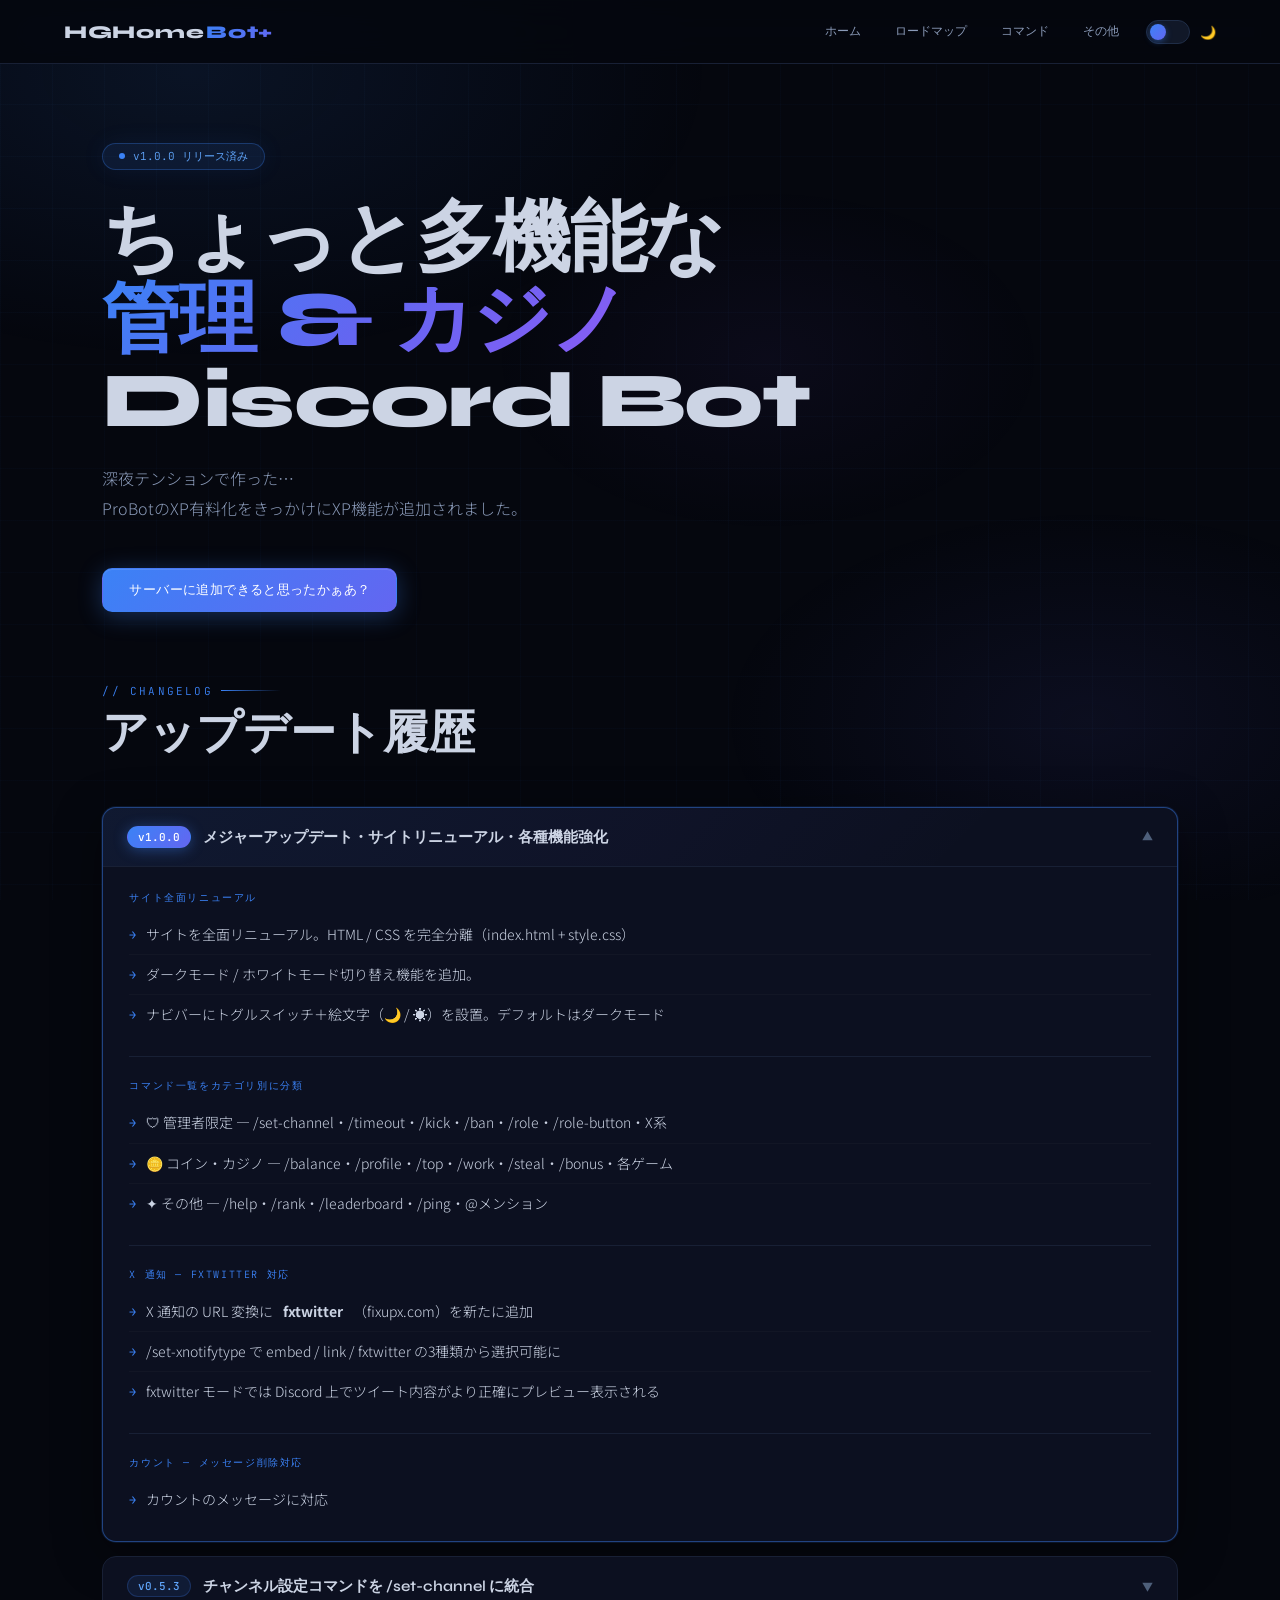
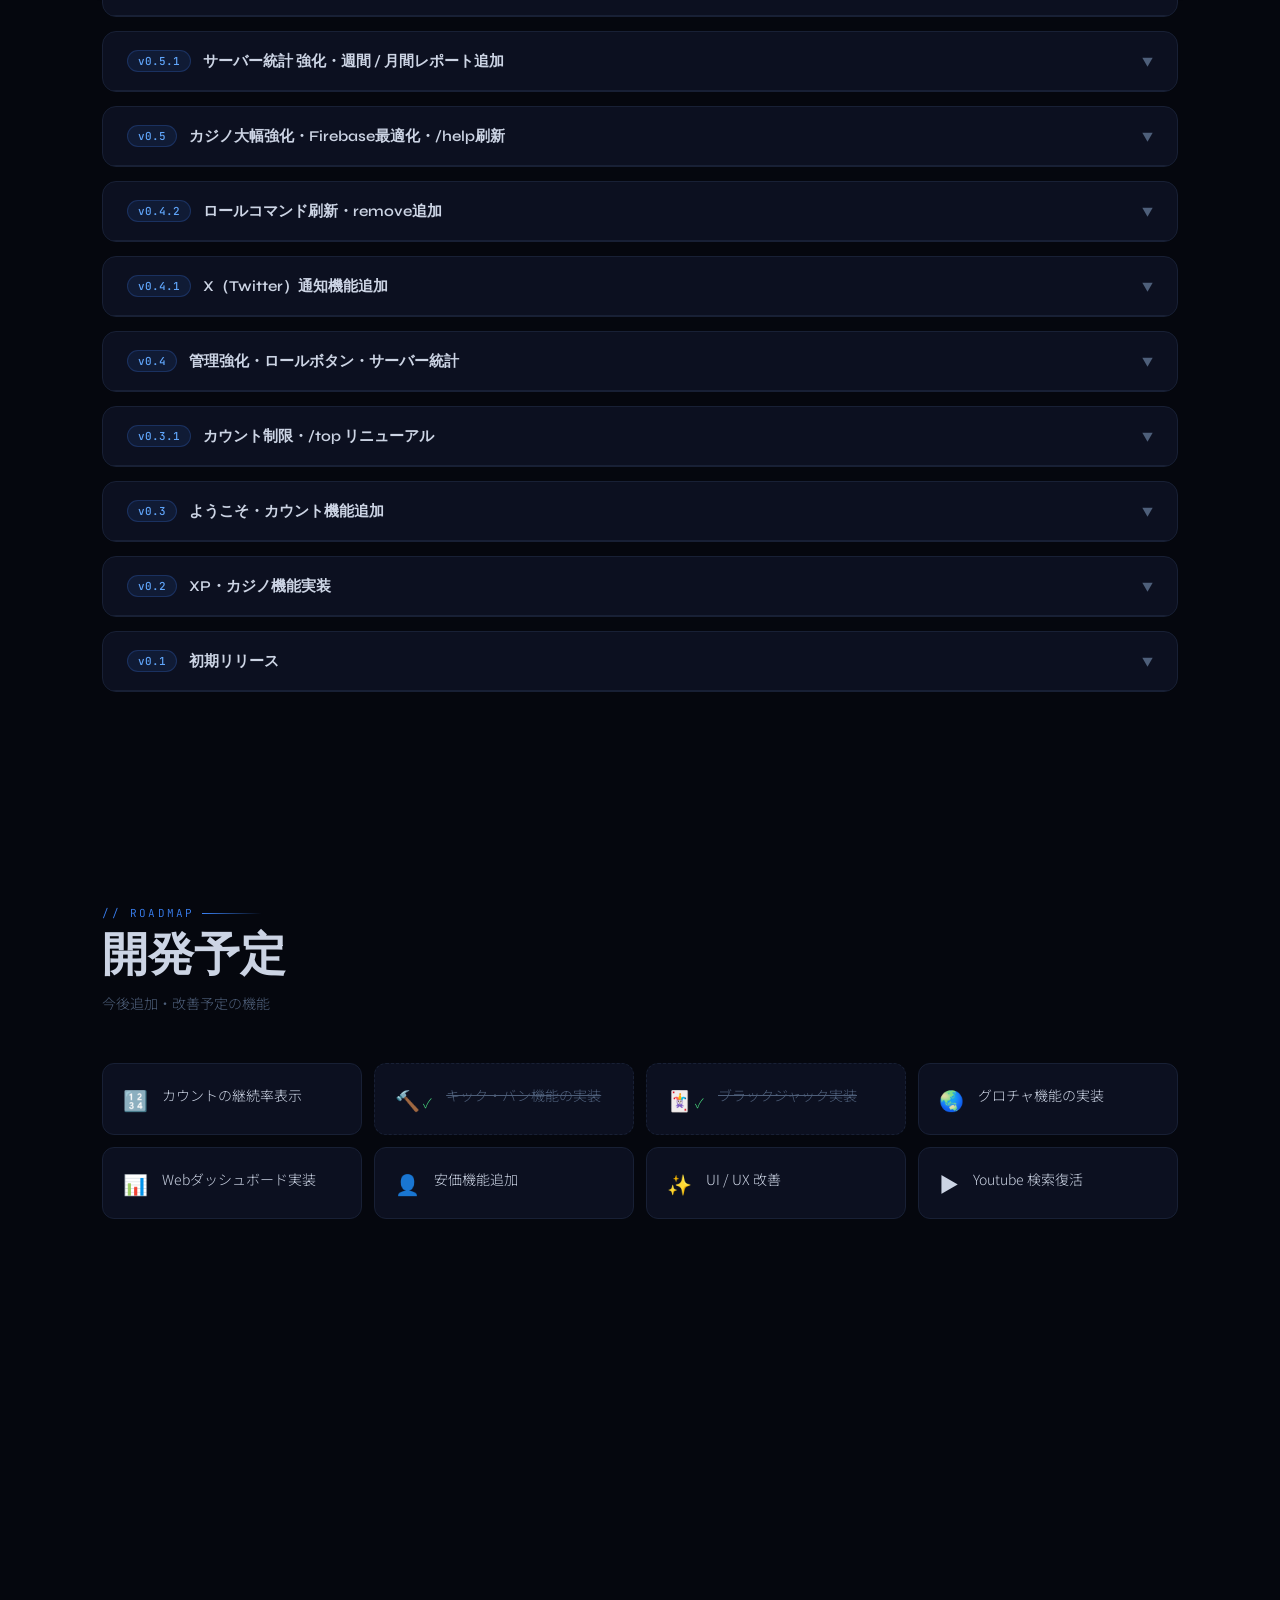
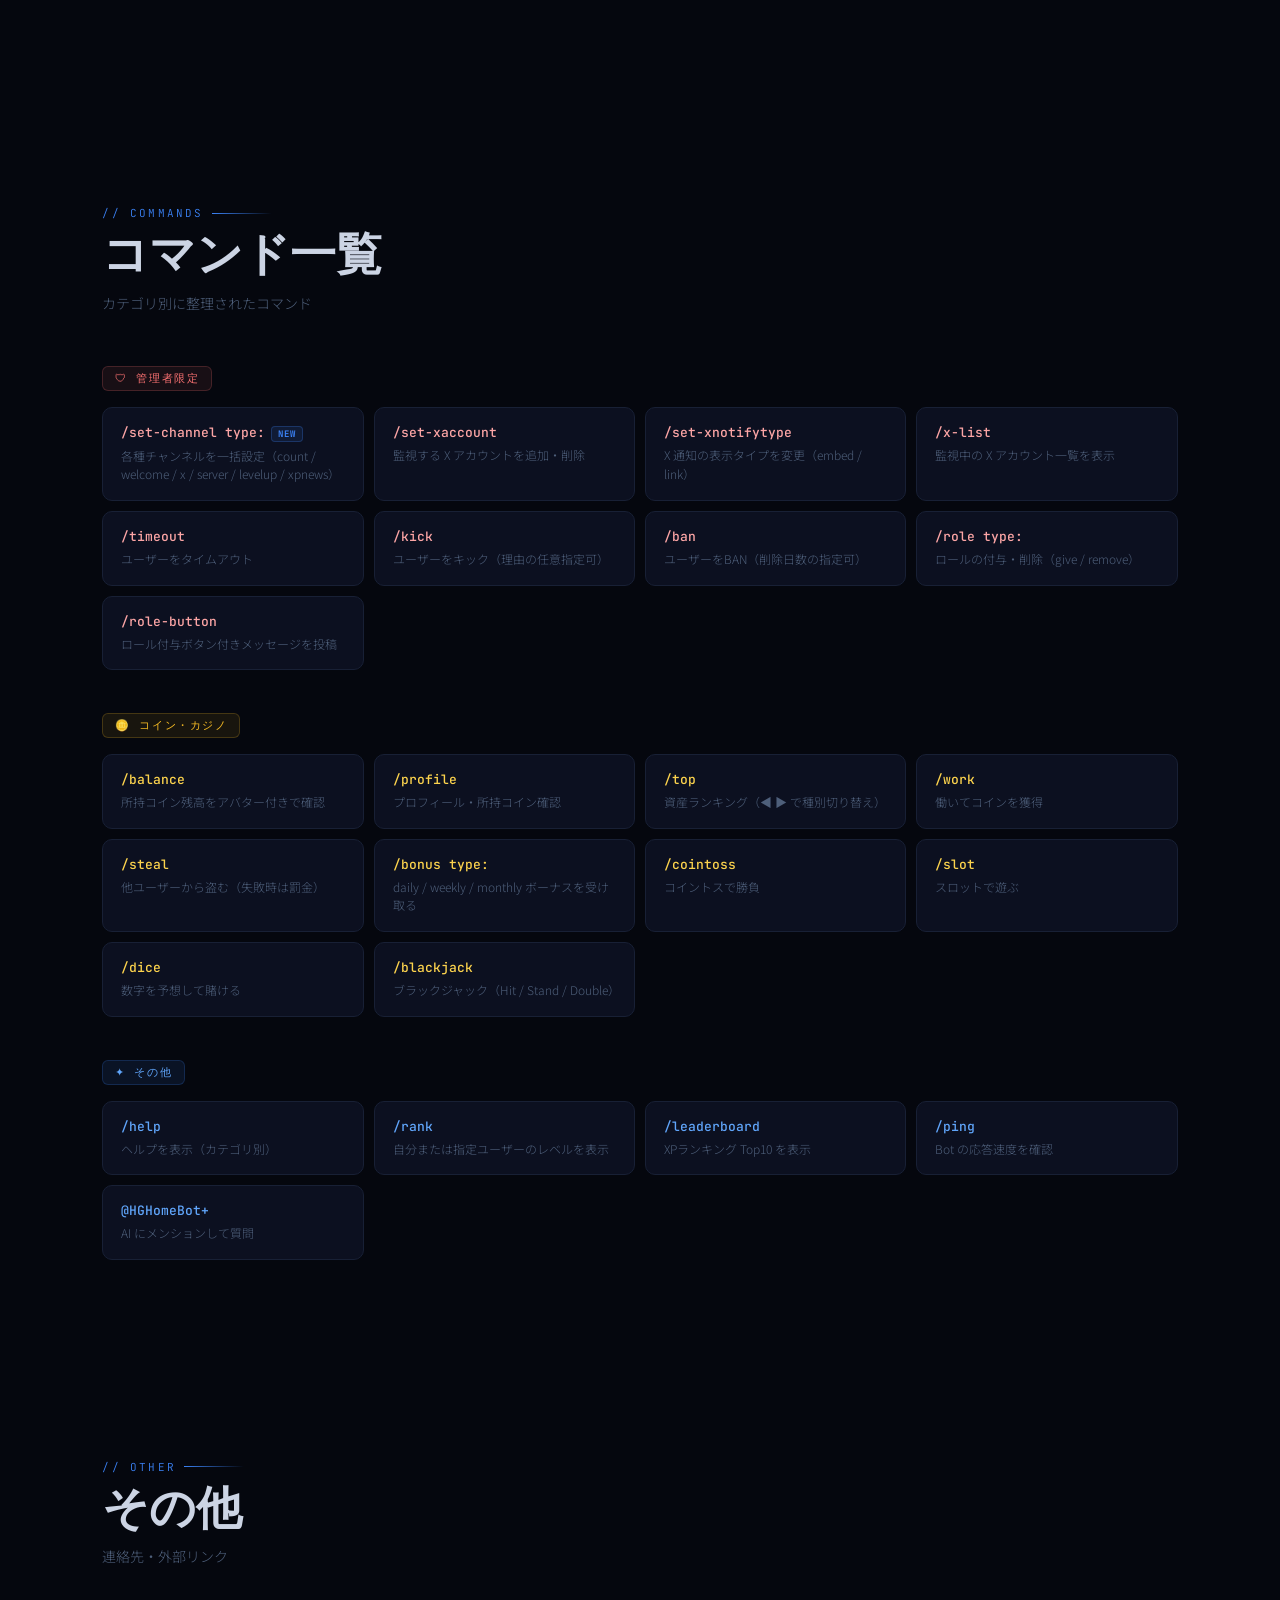
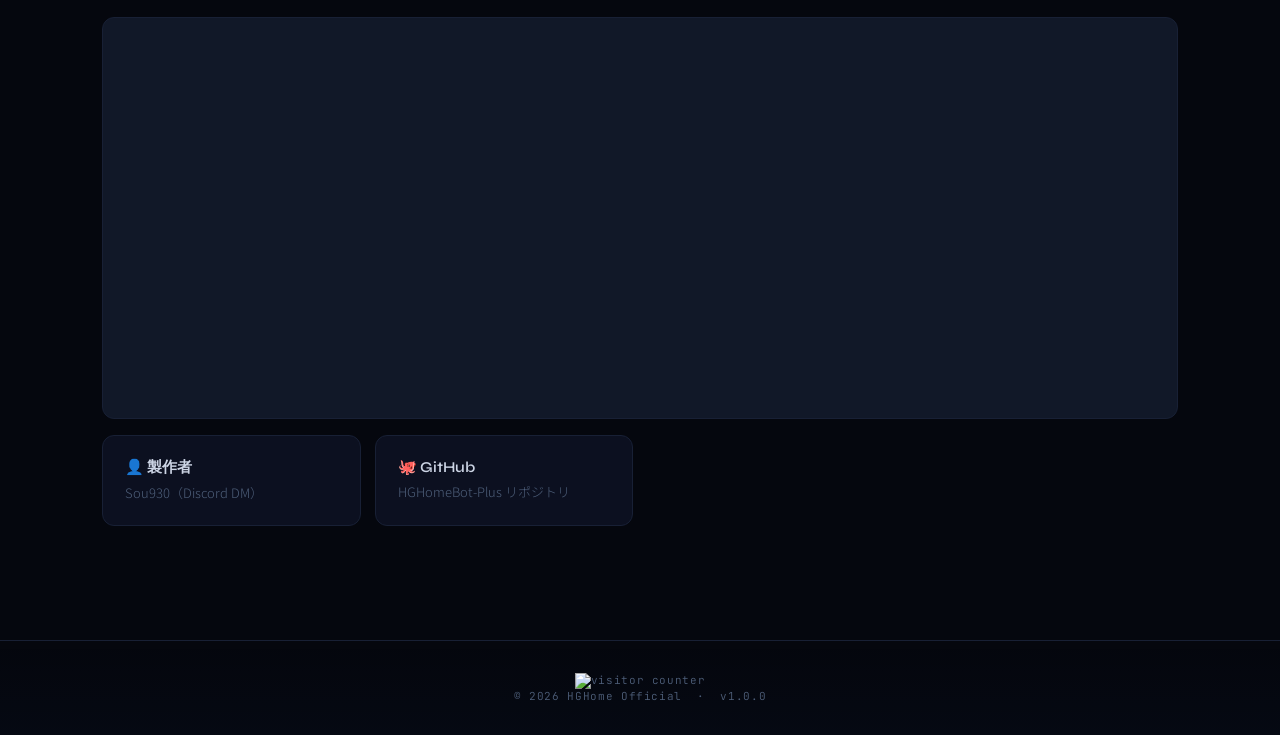
==== web/index.html @ 79cadf02 "Update index.html" ====
<!DOCTYPE html>
<html lang="ja" data-theme="dark">
<head>
<meta charset="UTF-8">
<meta name="viewport" content="width=device-width, initial-scale=1.0">
<title>HGHomeBot+</title>
<link rel="preconnect" href="https://fonts.googleapis.com">
<link href="https://fonts.googleapis.com/css2?family=Syne:wght@400;600;700;800&family=JetBrains+Mono:wght@400;500&family=Noto+Sans+JP:wght@300;400;500&display=swap" rel="stylesheet">
<link rel="stylesheet" href="style.css">
</head>

<body>

<div class="bg-mesh"></div>

<!-- ── Navigation ── -->
<nav>
  <a href="#home" class="nav-logo">HGHome<span class="accent-text">Bot+</span></a>
  <div class="nav-right">
    <div class="nav-links">
      <a href="#home">ホーム</a>
      <a href="#roadmap">ロードマップ</a>
      <a href="#commands">コマンド</a>
      <a href="#other">その他</a>
    </div>
    <button class="theme-toggle" id="themeToggle" aria-label="テーマ切り替え"></button>
    <span class="theme-icon" id="themeIcon">🌙</span>
    <div class="hamburger" id="hamburger">
      <span></span><span></span><span></span>
    </div>
  </div>
</nav>

<div class="mobile-menu" id="mobileMenu">
  <a href="#home"     onclick="closeMobile()">ホーム</a>
  <a href="#roadmap"  onclick="closeMobile()">ロードマップ</a>
  <a href="#commands" onclick="closeMobile()">コマンド</a>
  <a href="#other"    onclick="closeMobile()">その他</a>
</div>

<!-- ═══════ HOME ═══════ -->
<section id="home">
  <div class="fade-in">
    <div class="hero-badge">
      <span class="hero-badge-dot"></span>
      v1.0.0 リリース済み
    </div>
    <h1 class="hero-title">
      ちょっと多機能な<br>
      <span class="grad">管理 &amp; カジノ</span><br>
      Discord Bot
    </h1>
    <p class="hero-sub">
      深夜テンションで作った…<br>
      ProBotのXP有料化をきっかけにXP機能が追加されました。
    </p>
    <a href="#" class="btn">サーバーに追加できると思ったかぁあ？</a>
  </div>

  <!-- Changelog -->
  <div style="margin-top:72px;">
    <div class="section-header fade-in">
      <div class="section-label">// changelog</div>
      <h2>アップデート履歴</h2>
    </div>

    <!-- v1.0.0 LATEST -->
    <div class="update-card latest open fade-in">
      <div class="update-header" onclick="toggleUpdate(this)">
        <span class="version-tag new">v1.0.0</span>
        <h3>メジャーアップデート・サイトリニューアル・各種機能強化</h3>
        <span class="chevron">▼</span>
      </div>
      <div class="update-body">
        <p class="update-img-label">サイト全面リニューアル</p>
        <ul class="update-list">
          <li>サイトを全面リニューアル。HTML / CSS を完全分離（index.html + style.css）</li>
          <li>ダークモード / ホワイトモード切り替え機能を追加。</li>
          <li>ナビバーにトグルスイッチ＋絵文字（🌙 / ☀️）を設置。デフォルトはダークモード</li>
        </ul>
        <div class="update-divider"></div>
        <p class="update-img-label">コマンド一覧をカテゴリ別に分類</p>
        <ul class="update-list">
          <li>🛡 管理者限定 — /set-channel・/timeout・/kick・/ban・/role・/role-button・X系</li>
          <li>🪙 コイン・カジノ — /balance・/profile・/top・/work・/steal・/bonus・各ゲーム</li>
          <li>✦ その他 — /help・/rank・/leaderboard・/ping・@メンション</li>
        </ul>
        <div class="update-divider"></div>
        <p class="update-img-label">X 通知 — fxtwitter 対応</p>
        <ul class="update-list">
          <li>X 通知の URL 変換に <strong>fxtwitter</strong>（fixupx.com）を新たに追加</li>
          <li>/set-xnotifytype で embed / link / fxtwitter の3種類から選択可能に</li>
          <li>fxtwitter モードでは Discord 上でツイート内容がより正確にプレビュー表示される</li>
        </ul>
        <div class="update-divider"></div>
        <p class="update-img-label">カウント — メッセージ削除対応</p>
        <ul class="update-list">
          <li>カウントのメッセージに対応</li>
        </ul>
      </div>
    </div>

    <!-- v0.5.3 -->
    <div class="update-card fade-in">
      <div class="update-header" onclick="toggleUpdate(this)">
        <span class="version-tag">v0.5.3</span>
        <h3>チャンネル設定コマンドを /set-channel に統合</h3>
        <span class="chevron">▼</span>
      </div>
      <div class="update-body">
        <p class="update-img-label">コマンド整理・統合</p>
        <ul class="update-list">
          <li>チャンネル設定系コマンドを <code>/set-channel type:</code> に一本化</li>
          <li><code>/set_count</code>・<code>/set_welcome</code>・<code>/set-x</code>・<code>/set-server</code>・<code>/set_xp_channel</code>・<code>/set-xpnews</code> を廃止</li>
          <li>type は <strong>count / welcome / x / server / levelup / xpnews</strong> の 6 種類から選択</li>
          <li>各 Cog（count・welcome・x_notifier・server・xp）から設定ロジックを分離・setchannel.py に集約</li>
          <li>コマンド数を削減しつつ機能はそのまま維持</li>
        </ul>
        <div class="update-divider"></div>
        <p class="update-img-label">使い方</p>
        <ul class="update-list">
          <li>/set-channel type:count   channel:#ch → カウントチャンネル設定 &amp; カウントリセット</li>
          <li>/set-channel type:welcome channel:#ch → 入退室通知チャンネル設定</li>
          <li>/set-channel type:x       channel:#ch → X 通知チャンネル設定</li>
          <li>/set-channel type:server  channel:#ch → 統計レポートチャンネル設定</li>
          <li>/set-channel type:levelup channel:#ch → レベルアップ通知チャンネル設定</li>
          <li>/set-channel type:xpnews  channel:#ch → XP ニュースチャンネル設定</li>
        </ul>
      </div>
    </div>

    <!-- v0.5.1 -->
    <div class="update-card fade-in">
      <div class="update-header" onclick="toggleUpdate(this)">
        <span class="version-tag">v0.5.1</span>
        <h3>サーバー統計 強化・週間 / 月間レポート追加</h3>
        <span class="chevron">▼</span>
      </div>
      <div class="update-body">
        <p class="update-img-label">サーバー統計アップデート</p>
        <ul class="update-list">
          <li>週間・月間サーバーレポートを自動送信</li>
          <li>今週 / 今月で一番使われた絵文字ランキングを追加</li>
          <li>1日あたりの平均メッセージ数を算出・表示</li>
          <li>今週・今月で最もアクティブだった日を表示</li>
          <li>リアクション統計を Top3 / Top5 形式で表示</li>
          <li>既存のデイリーレポートとの互換性を維持</li>
        </ul>
        <div class="update-divider"></div>
        <p class="update-img-label">内部改善</p>
        <ul class="update-list">
          <li>日次データを基にした集計ロジックを共通化</li>
          <li>週間・月間処理を同一コードで管理</li>
          <li>Firebase 読み取り回数を最小化</li>
        </ul>
      </div>
    </div>

    <!-- v0.5 -->
    <div class="update-card fade-in">
      <div class="update-header" onclick="toggleUpdate(this)">
        <span class="version-tag">v0.5</span>
        <h3>カジノ大幅強化・Firebase最適化・/help刷新</h3>
        <span class="chevron">▼</span>
      </div>
      <div class="update-body">
        <p class="update-img-label">カジノ コマンドデザイン リニューアル</p>
        <div class="update-images update-images--compare" style="margin-bottom:16px;">
          <div class="compare-wrap">
            <span class="compare-label">Before</span>
            <img src="image/casino-old.jpeg" alt="旧カジノデザイン" onclick="openLightbox(this.src)">
          </div>
          <div class="compare-wrap">
            <span class="compare-label">After</span>
            <img src="image/casino-new.jpeg" alt="新カジノデザイン" onclick="openLightbox(this.src)">
          </div>
        </div>
        <ul class="update-list" style="margin-bottom:20px;">
          <li>全カジノコマンドの出力を discord.Embed に刷新</li>
          <li>勝利・敗北・引き分けで色が変化（緑 / 赤 / グレー）</li>
          <li>/balance コマンドを新たに追加（アバター付き残高表示）</li>
          <li>ダイスの出目表示を絵文字（⚀〜⚅）に変更</li>
          <li>最大ベット額（10,000,000コイン）の上限を設定</li>
        </ul>
        <div class="update-divider"></div>
        <p class="update-img-label">ブラックジャック 追加</p>
        <div class="update-images update-images--single" style="margin-bottom:16px;">
          <img src="image/blackjack.jpeg" alt="ブラックジャック" onclick="openLightbox(this.src)">
        </div>
        <ul class="update-list" style="margin-bottom:20px;">
          <li>/blackjack コマンドを新規追加</li>
          <li>Hit / Stand / Double の3択ボタン操作</li>
          <li>ナチュラルブラックジャックは1.5倍払い（ベット×2.5）</li>
          <li>ディーラーは17以上になるまで自動ドロー</li>
          <li>引き分け時はベット返却、60秒無操作でボタン自動無効化</li>
          <li>他ユーザーによるボタン操作を弾く処理を実装</li>
        </ul>
        <div class="update-divider"></div>
        <p class="update-img-label">Firebase 無料枠 対策</p>
        <ul class="update-list" style="margin-bottom:20px;">
          <li>Firestore Transaction に移行し競合状態を解消</li>
          <li>asyncio.to_thread でラップし非同期処理を正規化</li>
          <li>不要な二重アクセスを削減、読み取り数を最小化</li>
          <li>カジノコマンドのコイン操作を共通ヘルパーに集約</li>
        </ul>
        <div class="update-divider"></div>
        <p class="update-img-label">/help コマンド 刷新 / /ping 追加</p>
        <ul class="update-list">
          <li>カテゴリ別（管理 / カジノ / レベル / X通知 / その他）に整理</li>
          <li>各コマンドに簡易説明と使用例を追記</li>
          <li>/ping で応答速度を確認可能に</li>
        </ul>
      </div>
    </div>

    <!-- v0.4.2 -->
    <div class="update-card fade-in">
      <div class="update-header" onclick="toggleUpdate(this)">
        <span class="version-tag">v0.4.2</span>
        <h3>ロールコマンド刷新・remove追加</h3>
        <span class="chevron">▼</span>
      </div>
      <div class="update-body">
        <ul class="update-list">
          <li>/giverole を /role type: に統合・刷新</li>
          <li>type は give（付与）/ remove（削除）から選択</li>
          <li>ロールの付与・削除をひとつのコマンドで管理できるように</li>
        </ul>
      </div>
    </div>

    <!-- v0.4.1 -->
    <div class="update-card fade-in">
      <div class="update-header" onclick="toggleUpdate(this)">
        <span class="version-tag">v0.4.1</span>
        <h3>X（Twitter）通知機能追加</h3>
        <span class="chevron">▼</span>
      </div>
      <div class="update-body">
        <ul class="update-list">
          <li>Nitter RSS を利用した新着ポスト通知を実装（APIキー不要）</li>
          <li>/set-xaccount username: で監視アカウントを追加・削除（トグル式）</li>
          <li>/x-list で監視中アカウントと設定を一覧表示</li>
          <li>5分ごとに自動チェック、複数インスタンスへのフォールバック対応</li>
          <li>RT・リプライ・新規ポストを色分けで識別（embed モード）</li>
        </ul>
      </div>
    </div>

    <!-- v0.4 -->
    <div class="update-card fade-in">
      <div class="update-header" onclick="toggleUpdate(this)">
        <span class="version-tag">v0.4</span>
        <h3>管理強化・ロールボタン・サーバー統計</h3>
        <span class="chevron">▼</span>
      </div>
      <div class="update-body">
        <p class="update-img-label">管理コマンド</p>
        <ul class="update-list" style="margin-bottom:20px;">
          <li>/kick・/ban を追加。理由・削除日数の任意指定に対応</li>
        </ul>
        <div class="update-divider"></div>
        <p class="update-img-label">ロール付与ボタン</p>
        <ul class="update-list" style="margin-bottom:20px;">
          <li>/role-button でボタン付きメッセージを投稿（トグル式・永続化対応）</li>
        </ul>
        <div class="update-divider"></div>
        <p class="update-img-label">サーバー統計 / ボーナス統合</p>
        <ul class="update-list">
          <li>毎日 JST 0時に前日の統計を自動送信</li>
          <li>/daily・/weekly・/monthly を /bonus type: に統合</li>
        </ul>
      </div>
    </div>

    <!-- v0.3.1 -->
    <div class="update-card fade-in">
      <div class="update-header" onclick="toggleUpdate(this)">
        <span class="version-tag">v0.3.1</span>
        <h3>カウント制限・/top リニューアル</h3>
        <span class="chevron">▼</span>
      </div>
      <div class="update-body">
        <p class="update-img-label">カウント連続投稿制限</p>
        <div class="update-images update-images--single">
          <img src="image/count.jpeg" alt="カウント制限" onclick="openLightbox(this.src)">
        </div>
        <ul class="update-list" style="margin-bottom:20px;">
          <li>4回連続で投稿するとカウントが1にリセット</li>
        </ul>
        <p class="update-img-label">/top コマンド リニューアル</p>
        <div class="update-images update-images--compare">
          <div class="compare-wrap">
            <span class="compare-label">Before</span>
            <img src="image/top-old.jpeg" alt="旧 /top" onclick="openLightbox(this.src)">
          </div>
          <div class="compare-wrap">
            <span class="compare-label">After</span>
            <img src="image/top-new.jpeg" alt="新 /top" onclick="openLightbox(this.src)">
          </div>
        </div>
        <ul class="update-list" style="margin-bottom:20px;">
          <li>◀ ▶ ボタンでランキング種別を切り替え可能に</li>
          <li>逆所持金ランキング（ワースト）を追加</li>
          <li>20秒無操作でボタンが自動無効化</li>
        </ul>
        <p class="update-img-label">コイン関連</p>
        <ul class="update-list">
          <li>/steal の罰金を「盗む予定だった金額の1/10」に変更</li>
          <li>/profile で借金時に赤表示・警告を追加</li>
        </ul>
      </div>
    </div>

    <!-- v0.3 -->
    <div class="update-card fade-in">
      <div class="update-header" onclick="toggleUpdate(this)">
        <span class="version-tag">v0.3</span>
        <h3>ようこそ・カウント機能追加</h3>
        <span class="chevron">▼</span>
      </div>
      <div class="update-body">
        <ul class="update-list">
          <li>ようこそ・さようならメッセージを追加</li>
          <li>カウント機能の追加</li>
          <li>銀行コマンドに all オプションを追加・手数料を削除</li>
        </ul>
      </div>
    </div>

    <!-- v0.2 -->
    <div class="update-card fade-in">
      <div class="update-header" onclick="toggleUpdate(this)">
        <span class="version-tag">v0.2</span>
        <h3>XP・カジノ機能実装</h3>
        <span class="chevron">▼</span>
      </div>
      <div class="update-body">
        <ul class="update-list">
          <li>XPレベリング機能を実装</li>
          <li>コイン・カジノ機能を追加</li>
          <li>Monthly ボーナスを追加</li>
        </ul>
      </div>
    </div>

    <!-- v0.1 -->
    <div class="update-card fade-in">
      <div class="update-header" onclick="toggleUpdate(this)">
        <span class="version-tag">v0.1</span>
        <h3>初期リリース</h3>
        <span class="chevron">▼</span>
      </div>
      <div class="update-body">
        <ul class="update-list">
          <li>Youtube 検索機能</li>
          <li>ロール付与・タイムアウト</li>
          <li>チケット・ヘルプ機能</li>
        </ul>
      </div>
    </div>

  </div>
</section>

<!-- ═══════ ROADMAP ═══════ -->
<section id="roadmap">
  <div class="section-header fade-in">
    <div class="section-label">// roadmap</div>
    <h2>開発予定</h2>
    <p class="section-desc">今後追加・改善予定の機能</p>
  </div>
  <div class="roadmap-grid">
    <div class="roadmap-item fade-in"><span class="roadmap-icon">🔢</span><p>カウントの継続率表示</p></div>
    <div class="roadmap-item done fade-in"><span class="roadmap-icon">🔨</span><p>キック・バン機能の実装</p></div>
    <div class="roadmap-item done fade-in"><span class="roadmap-icon">🃏</span><p>ブラックジャック実装</p></div>
    <div class="roadmap-item fade-in"><span class="roadmap-icon">🌏</span><p>グロチャ機能の実装</p></div>
    <div class="roadmap-item fade-in"><span class="roadmap-icon">📊</span><p>Webダッシュボード実装</p></div>
    <div class="roadmap-item fade-in"><span class="roadmap-icon">👤</span><p>安価機能追加</p></div>
    <div class="roadmap-item fade-in"><span class="roadmap-icon">✨</span><p>UI / UX 改善</p></div>
    <div class="roadmap-item fade-in"><span class="roadmap-icon">▶️</span><p>Youtube 検索復活</p></div>
  </div>
</section>

<!-- ═══════ COMMANDS ═══════ -->
<section id="commands">
  <div class="section-header fade-in">
    <div class="section-label">// commands</div>
    <h2>コマンド一覧</h2>
    <p class="section-desc">カテゴリ別に整理されたコマンド</p>
  </div>

  <div class="command-categories">

    <!-- 管理者限定 -->
    <div class="fade-in">
      <div class="cmd-category-label admin">🛡 管理者限定</div>
      <div class="command-grid">
        <div class="command-card admin">
          <div class="command-name">/set-channel type:<span class="tag-new">NEW</span></div>
          <div class="command-desc">各種チャンネルを一括設定（count / welcome / x / server / levelup / xpnews）</div>
        </div>
        <div class="command-card admin">
          <div class="command-name">/set-xaccount</div>
          <div class="command-desc">監視する X アカウントを追加・削除</div>
        </div>
        <div class="command-card admin">
          <div class="command-name">/set-xnotifytype</div>
          <div class="command-desc">X 通知の表示タイプを変更（embed / link）</div>
        </div>
        <div class="command-card admin">
          <div class="command-name">/x-list</div>
          <div class="command-desc">監視中の X アカウント一覧を表示</div>
        </div>
        <div class="command-card admin">
          <div class="command-name">/timeout</div>
          <div class="command-desc">ユーザーをタイムアウト</div>
        </div>
        <div class="command-card admin">
          <div class="command-name">/kick</div>
          <div class="command-desc">ユーザーをキック（理由の任意指定可）</div>
        </div>
        <div class="command-card admin">
          <div class="command-name">/ban</div>
          <div class="command-desc">ユーザーをBAN（削除日数の指定可）</div>
        </div>
        <div class="command-card admin">
          <div class="command-name">/role type:</div>
          <div class="command-desc">ロールの付与・削除（give / remove）</div>
        </div>
        <div class="command-card admin">
          <div class="command-name">/role-button</div>
          <div class="command-desc">ロール付与ボタン付きメッセージを投稿</div>
        </div>
      </div>
    </div>

    <!-- コイン -->
    <div class="fade-in">
      <div class="cmd-category-label coin">🪙 コイン・カジノ</div>
      <div class="command-grid">
        <div class="command-card coin">
          <div class="command-name">/balance</div>
          <div class="command-desc">所持コイン残高をアバター付きで確認</div>
        </div>
        <div class="command-card coin">
          <div class="command-name">/profile</div>
          <div class="command-desc">プロフィール・所持コイン確認</div>
        </div>
        <div class="command-card coin">
          <div class="command-name">/top</div>
          <div class="command-desc">資産ランキング（◀ ▶ で種別切り替え）</div>
        </div>
        <div class="command-card coin">
          <div class="command-name">/work</div>
          <div class="command-desc">働いてコインを獲得</div>
        </div>
        <div class="command-card coin">
          <div class="command-name">/steal</div>
          <div class="command-desc">他ユーザーから盗む（失敗時は罰金）</div>
        </div>
        <div class="command-card coin">
          <div class="command-name">/bonus type:</div>
          <div class="command-desc">daily / weekly / monthly ボーナスを受け取る</div>
        </div>
        <div class="command-card coin">
          <div class="command-name">/cointoss</div>
          <div class="command-desc">コイントスで勝負</div>
        </div>
        <div class="command-card coin">
          <div class="command-name">/slot</div>
          <div class="command-desc">スロットで遊ぶ</div>
        </div>
        <div class="command-card coin">
          <div class="command-name">/dice</div>
          <div class="command-desc">数字を予想して賭ける</div>
        </div>
        <div class="command-card coin">
          <div class="command-name">/blackjack</div>
          <div class="command-desc">ブラックジャック（Hit / Stand / Double）</div>
        </div>
      </div>
    </div>

    <!-- その他 -->
    <div class="fade-in">
      <div class="cmd-category-label other">✦ その他</div>
      <div class="command-grid">
        <div class="command-card other">
          <div class="command-name">/help</div>
          <div class="command-desc">ヘルプを表示（カテゴリ別）</div>
        </div>
        <div class="command-card other">
          <div class="command-name">/rank</div>
          <div class="command-desc">自分または指定ユーザーのレベルを表示</div>
        </div>
        <div class="command-card other">
          <div class="command-name">/leaderboard</div>
          <div class="command-desc">XPランキング Top10 を表示</div>
        </div>
        <div class="command-card other">
          <div class="command-name">/ping</div>
          <div class="command-desc">Bot の応答速度を確認</div>
        </div>
        <div class="command-card other">
          <div class="command-name">@HGHomeBot+</div>
          <div class="command-desc">AI にメンションして質問</div>
        </div>
      </div>
    </div>

  </div>
</section>

<!-- ═══════ OTHER ═══════ -->
<section id="other">
  <div class="section-header fade-in">
    <div class="section-label">// other</div>
    <h2>その他</h2>
    <p class="section-desc">連絡先・外部リンク</p>
  </div>

  <div class="discord-wrap fade-in">
    <iframe
      src="https://discord.com/widget?id=1434416718897479720&theme=dark"
      width="100%" height="400"
      allowtransparency="true" frameborder="0"
      sandbox="allow-popups allow-popups-to-escape-sandbox allow-same-origin allow-scripts">
    </iframe>
  </div>

  <div class="other-grid">
    <div class="other-card fade-in">
      <div class="card-title">👤 製作者</div>
      <p class="card-desc">Sou930（Discord DM）</p>
    </div>
    <a href="https://github.com/Sou930/HGHomeBot-Plus/" target="_blank" rel="noopener" class="other-card fade-in">
      <div class="card-title">🐙 GitHub</div>
      <p class="card-desc">HGHomeBot-Plus リポジトリ</p>
    </a>
  </div>
</section>

<footer>
  <div class="footer-counter">
    <img
      src="https://count.getloli.com/@HGHome?name=HGHome&theme=miku&padding=7&offset=0&align=top&scale=1&pixelated=1&darkmode=auto"
      alt="visitor counter"
      class="counter-img"
    >
  </div>
  <div class="footer-copy">© 2026 HGHome Official &nbsp;·&nbsp; v1.0.0</div>
</footer>

<!-- Lightbox -->
<div class="lightbox" id="lightbox" onclick="closeLightbox()">
  <div class="lightbox-close" onclick="closeLightbox()">✕</div>
  <img id="lightboxImg" src="" alt="">
</div>

<script>
/* ── Theme ── */
const html      = document.documentElement;
const toggle    = document.getElementById('themeToggle');
const icon      = document.getElementById('themeIcon');

function applyTheme(theme) {
  html.setAttribute('data-theme', theme);
  icon.textContent = theme === 'dark' ? '🌙' : '☀️';
  localStorage.setItem('theme', theme);
}

const saved = localStorage.getItem('theme') || 'dark';
applyTheme(saved);

toggle.addEventListener('click', () => {
  applyTheme(html.getAttribute('data-theme') === 'dark' ? 'light' : 'dark');
});
icon.addEventListener('click', () => {
  applyTheme(html.getAttribute('data-theme') === 'dark' ? 'light' : 'dark');
});

/* ── Hamburger ── */
const hamburger  = document.getElementById('hamburger');
const mobileMenu = document.getElementById('mobileMenu');

hamburger.addEventListener('click', () => {
  hamburger.classList.toggle('open');
  mobileMenu.classList.toggle('open');
});
function closeMobile() {
  hamburger.classList.remove('open');
  mobileMenu.classList.remove('open');
}

/* ── Accordion ── */
function toggleUpdate(header) {
  header.closest('.update-card').classList.toggle('open');
}

/* ── Lightbox ── */
function openLightbox(src) {
  document.getElementById('lightboxImg').src = src;
  document.getElementById('lightbox').classList.add('active');
}
function closeLightbox() {
  document.getElementById('lightbox').classList.remove('active');
}

/* ── Scroll fade ── */
const observer = new IntersectionObserver((entries) => {
  entries.forEach((e, i) => {
    if (e.isIntersecting) {
      setTimeout(() => e.target.classList.add('visible'), i * 55);
    }
  });
}, { threshold: 0.08 });
document.querySelectorAll('.fade-in').forEach(el => observer.observe(el));
</script>

</body>
</html>
---- web/style.css ----
/* ═══════════════════════════════════════════
   HGHomeBot+ — style.css
   Dark (default) / Light mode
═══════════════════════════════════════════ */

/* ── CSS Variables ─────────────────────── */
:root {
  --bg:         #05070e;
  --bg2:        #090c16;
  --surface:    #0c1020;
  --surface2:   #111828;
  --border:     #182035;
  --border2:    #1f2d47;
  --border3:    #2a3d5e;
  --text:       #ccd4e4;
  --text2:      #8a9ab8;
  --muted:      #4e5f7a;
  --accent:     #3b82f6;
  --accent2:    #60a5fa;
  --accent3:    #93c5fd;
  --indigo:     #6366f1;
  --violet:     #8b5cf6;
  --glow:       rgba(59,130,246,0.25);
  --glow-soft:  rgba(59,130,246,0.1);
  --nav-bg:     rgba(5,7,14,0.9);
  --card-hover-shadow: 0 12px 48px rgba(0,0,0,0.7);
  --transition: 0.28s cubic-bezier(0.4,0,0.2,1);
}

[data-theme="light"] {
  --bg:         #f0f4fb;
  --bg2:        #e8edf8;
  --surface:    #ffffff;
  --surface2:   #f5f8ff;
  --border:     #d0daea;
  --border2:    #b8c8e0;
  --border3:    #9ab4d0;
  --text:       #1a2340;
  --text2:      #3a4f6e;
  --muted:      #6a80a0;
  --accent:     #2563eb;
  --accent2:    #1d4ed8;
  --accent3:    #3b82f6;
  --indigo:     #4f46e5;
  --violet:     #7c3aed;
  --glow:       rgba(37,99,235,0.2);
  --glow-soft:  rgba(37,99,235,0.08);
  --nav-bg:     rgba(240,244,251,0.92);
  --card-hover-shadow: 0 12px 40px rgba(59,130,246,0.12);
}

/* ── Reset & Base ──────────────────────── */
*, *::before, *::after {
  margin: 0; padding: 0;
  box-sizing: border-box;
}

html { scroll-behavior: smooth; }

body {
  background: var(--bg);
  color: var(--text);
  font-family: 'Noto Sans JP', sans-serif;
  font-weight: 300;
  overflow-x: hidden;
  transition: background var(--transition), color var(--transition);
}

/* ── Background mesh ───────────────────── */
.bg-mesh {
  position: fixed;
  inset: 0;
  pointer-events: none;
  z-index: 0;
  overflow: hidden;
}
.bg-mesh::before {
  content: "";
  position: absolute;
  inset: 0;
  background-image:
    radial-gradient(ellipse 70% 55% at 15% 8%,  rgba(59,130,246,0.1) 0%,  transparent 58%),
    radial-gradient(ellipse 55% 45% at 85% 80%, rgba(99,102,241,0.08) 0%, transparent 52%),
    radial-gradient(ellipse 45% 40% at 60% 40%, rgba(139,92,246,0.05) 0%, transparent 48%);
  transition: opacity var(--transition);
}
.bg-mesh::after {
  content: "";
  position: absolute;
  inset: 0;
  background-image:
    linear-gradient(rgba(59,130,246,0.028) 1px, transparent 1px),
    linear-gradient(90deg, rgba(59,130,246,0.028) 1px, transparent 1px);
  background-size: 52px 52px;
}

[data-theme="light"] .bg-mesh::before {
  background-image:
    radial-gradient(ellipse 70% 55% at 15% 8%,  rgba(37,99,235,0.07) 0%,  transparent 58%),
    radial-gradient(ellipse 55% 45% at 85% 80%, rgba(79,70,229,0.05) 0%, transparent 52%),
    radial-gradient(ellipse 45% 40% at 60% 40%, rgba(124,58,237,0.04) 0%, transparent 48%);
}
[data-theme="light"] .bg-mesh::after {
  background-image:
    linear-gradient(rgba(37,99,235,0.05) 1px, transparent 1px),
    linear-gradient(90deg, rgba(37,99,235,0.05) 1px, transparent 1px);
}

/* ── Navigation ────────────────────────── */
nav {
  position: fixed;
  top: 0; left: 0; right: 0;
  height: 64px;
  display: flex;
  align-items: center;
  justify-content: space-between;
  padding: 0 5%;
  background: var(--nav-bg);
  backdrop-filter: blur(16px) saturate(180%);
  border-bottom: 1px solid var(--border);
  z-index: 1000;
  transition: background var(--transition), border-color var(--transition);
}

.nav-logo {
  font-family: 'Syne', sans-serif;
  font-size: 18px;
  font-weight: 800;
  letter-spacing: 0.04em;
  color: var(--text);
  display: flex;
  align-items: center;
  gap: 2px;
  text-decoration: none;
}
.nav-logo .accent-text {
  background: linear-gradient(135deg, var(--accent), var(--indigo));
  -webkit-background-clip: text;
  -webkit-text-fill-color: transparent;
  background-clip: text;
}

.nav-right {
  display: flex;
  align-items: center;
  gap: 4px;
}

.nav-links { display: flex; gap: 4px; }
.nav-links a {
  color: var(--text2);
  text-decoration: none;
  font-family: 'JetBrains Mono', monospace;
  font-size: 12px;
  padding: 6px 14px;
  border-radius: 6px;
  border: 1px solid transparent;
  transition: all var(--transition);
}
.nav-links a:hover {
  color: var(--accent2);
  border-color: var(--border2);
  background: var(--glow-soft);
}

/* ── Theme Toggle ──────────────────────── */
.theme-toggle {
  width: 44px; height: 24px;
  border-radius: 100px;
  background: var(--surface2);
  border: 1px solid var(--border2);
  cursor: pointer;
  position: relative;
  transition: background var(--transition), border-color var(--transition);
  margin-left: 8px;
  flex-shrink: 0;
}
.theme-toggle::after {
  content: "";
  position: absolute;
  top: 3px; left: 3px;
  width: 16px; height: 16px;
  border-radius: 50%;
  background: linear-gradient(135deg, var(--accent), var(--indigo));
  transition: transform var(--transition);
  box-shadow: 0 2px 6px rgba(59,130,246,0.4);
}
[data-theme="light"] .theme-toggle::after {
  transform: translateX(20px);
  background: linear-gradient(135deg, #f59e0b, #ef4444);
  box-shadow: 0 2px 6px rgba(245,158,11,0.4);
}

.theme-icon {
  font-size: 13px;
  margin-left: 6px;
  user-select: none;
  cursor: pointer;
  transition: transform 0.4s;
}
.theme-icon:hover { transform: rotate(20deg) scale(1.1); }

/* ── Hamburger ─────────────────────────── */
.hamburger {
  display: none;
  flex-direction: column;
  gap: 5px;
  cursor: pointer;
  padding: 6px;
  margin-left: 4px;
}
.hamburger span {
  display: block;
  width: 22px; height: 2px;
  background: var(--text);
  border-radius: 2px;
  transition: 0.3s;
}
.hamburger.open span:nth-child(1) { transform: translateY(7px) rotate(45deg); }
.hamburger.open span:nth-child(2) { opacity: 0; }
.hamburger.open span:nth-child(3) { transform: translateY(-7px) rotate(-45deg); }

/* ── Mobile Menu ───────────────────────── */
.mobile-menu {
  display: none;
  position: fixed;
  top: 64px; left: 0; right: 0;
  background: var(--nav-bg);
  border-bottom: 1px solid var(--border);
  backdrop-filter: blur(16px);
  z-index: 999;
  flex-direction: column;
  padding: 12px 5%;
  gap: 4px;
}
.mobile-menu.open { display: flex; }
.mobile-menu a {
  color: var(--text);
  text-decoration: none;
  font-family: 'JetBrains Mono', monospace;
  font-size: 14px;
  padding: 12px 16px;
  border-radius: 8px;
  border: 1px solid transparent;
  transition: 0.2s;
}
.mobile-menu a:hover {
  background: var(--glow-soft);
  border-color: var(--border2);
  color: var(--accent2);
}

/* ── Sections ──────────────────────────── */
section {
  position: relative;
  z-index: 1;
  min-height: 100vh;
  padding: 120px 8% 80px;
  scroll-margin-top: 64px;
}

.section-header { margin-bottom: 48px; }
.section-label {
  font-family: 'JetBrains Mono', monospace;
  font-size: 11px;
  color: var(--accent);
  letter-spacing: 0.2em;
  text-transform: uppercase;
  margin-bottom: 10px;
  display: flex;
  align-items: center;
  gap: 8px;
}
.section-label::after {
  content: "";
  display: block;
  flex: 1;
  max-width: 60px;
  height: 1px;
  background: linear-gradient(90deg, var(--accent), transparent);
}

h2 {
  font-family: 'Syne', sans-serif;
  font-size: clamp(28px, 5vw, 46px);
  font-weight: 700;
  color: var(--text);
  line-height: 1.12;
  transition: color var(--transition);
}
.section-desc {
  margin-top: 10px;
  color: var(--muted);
  font-size: 14px;
  line-height: 1.7;
}

/* ── Hero ──────────────────────────────── */
#home {
  display: flex;
  flex-direction: column;
  justify-content: center;
  padding-top: 140px;
}

.hero-badge {
  display: inline-flex;
  align-items: center;
  gap: 8px;
  background: var(--glow-soft);
  border: 1px solid rgba(59,130,246,0.3);
  border-radius: 100px;
  padding: 5px 16px;
  font-family: 'JetBrains Mono', monospace;
  font-size: 11px;
  color: var(--accent2);
  margin-bottom: 28px;
  width: fit-content;
  box-shadow: 0 0 24px rgba(59,130,246,0.08);
}
.hero-badge-dot {
  width: 6px; height: 6px;
  border-radius: 50%;
  background: var(--accent);
  animation: badge-pulse 2.4s infinite;
  flex-shrink: 0;
}
@keyframes badge-pulse {
  0%, 100% { opacity: 1; transform: scale(1); box-shadow: 0 0 0 0 rgba(59,130,246,0.5); }
  50%       { opacity: 0.5; transform: scale(0.85); box-shadow: 0 0 0 6px rgba(59,130,246,0); }
}

.hero-title {
  font-family: 'Syne', sans-serif;
  font-size: clamp(38px, 7.5vw, 78px);
  font-weight: 800;
  line-height: 1.04;
  color: var(--text);
  margin-bottom: 22px;
  letter-spacing: -0.02em;
  transition: color var(--transition);
}
.hero-title .grad {
  background: linear-gradient(135deg, var(--accent) 0%, var(--indigo) 50%, var(--violet) 100%);
  -webkit-background-clip: text;
  -webkit-text-fill-color: transparent;
  background-clip: text;
}

.hero-sub {
  color: var(--text2);
  font-size: clamp(14px, 2vw, 16px);
  max-width: 480px;
  line-height: 1.9;
  margin-bottom: 44px;
}

/* ── Button ─────────────────────────────── */
.btn {
  display: inline-flex;
  align-items: center;
  gap: 8px;
  padding: 12px 26px;
  border-radius: 10px;
  text-decoration: none;
  background: linear-gradient(135deg, var(--accent), var(--indigo));
  color: white;
  font-family: 'JetBrains Mono', monospace;
  font-size: 13px;
  font-weight: 500;
  letter-spacing: 0.03em;
  transition: all var(--transition);
  border: 1px solid transparent;
  box-shadow: 0 4px 24px rgba(59,130,246,0.32), inset 0 1px 0 rgba(255,255,255,0.1);
  position: relative;
  overflow: hidden;
}
.btn::before {
  content: "";
  position: absolute;
  inset: 0;
  background: linear-gradient(135deg, rgba(255,255,255,0.12), transparent);
  opacity: 0;
  transition: opacity var(--transition);
}
.btn:hover {
  transform: translateY(-2px);
  box-shadow: 0 8px 36px rgba(59,130,246,0.45);
}
.btn:hover::before { opacity: 1; }

/* ── Update Cards ──────────────────────── */
.update-card {
  background: var(--surface);
  border: 1px solid var(--border);
  border-radius: 14px;
  overflow: hidden;
  margin-bottom: 14px;
  transition: border-color var(--transition), transform var(--transition), box-shadow var(--transition), background var(--transition);
}
.update-card:hover {
  border-color: var(--border2);
  transform: translateY(-2px);
  box-shadow: 0 8px 32px rgba(0,0,0,0.3);
}

.update-card.latest {
  border-color: rgba(59,130,246,0.45);
  box-shadow: 0 0 0 1px rgba(59,130,246,0.12), 0 12px 48px rgba(0,0,0,0.4);
}
[data-theme="light"] .update-card.latest {
  box-shadow: 0 0 0 1px rgba(37,99,235,0.15), 0 12px 36px rgba(37,99,235,0.08);
}
.update-card.latest .update-header {
  background: linear-gradient(135deg, rgba(59,130,246,0.08) 0%, rgba(99,102,241,0.04) 50%, transparent 80%);
}
[data-theme="light"] .update-card.latest .update-header {
  background: linear-gradient(135deg, rgba(37,99,235,0.06) 0%, transparent 70%);
}

.update-header {
  display: flex;
  align-items: center;
  gap: 12px;
  padding: 18px 24px;
  border-bottom: 1px solid var(--border);
  cursor: pointer;
  user-select: none;
  transition: border-color var(--transition);
}
.update-header h3 {
  font-family: 'Syne', sans-serif;
  font-size: 15px;
  font-weight: 600;
  color: var(--text);
  flex: 1;
  transition: color var(--transition);
}

.version-tag {
  font-family: 'JetBrains Mono', monospace;
  font-size: 11px;
  font-weight: 500;
  color: var(--accent2);
  background: var(--glow-soft);
  border: 1px solid rgba(59,130,246,0.22);
  padding: 3px 10px;
  border-radius: 100px;
  flex-shrink: 0;
}
.version-tag.new {
  color: #fff;
  background: linear-gradient(135deg, var(--accent), var(--indigo));
  border-color: transparent;
  box-shadow: 0 2px 14px rgba(59,130,246,0.4);
}

.chevron {
  color: var(--muted);
  font-size: 11px;
  transition: transform 0.35s cubic-bezier(0.4,0,0.2,1);
  flex-shrink: 0;
}
.update-card.open .chevron { transform: rotate(180deg); }

.update-body {
  display: none;
  padding: 22px 26px;
}
.update-card.open .update-body { display: block; }

.update-img-label {
  font-family: 'JetBrains Mono', monospace;
  font-size: 10px;
  color: var(--accent);
  letter-spacing: 0.16em;
  text-transform: uppercase;
  margin-bottom: 10px;
  margin-top: 2px;
}

.update-list { list-style: none; }
.update-list li {
  display: flex;
  align-items: flex-start;
  gap: 10px;
  padding: 8px 0;
  color: var(--text);
  font-size: 14px;
  line-height: 1.65;
  border-bottom: 1px solid rgba(255,255,255,0.025);
  transition: color var(--transition);
}
[data-theme="light"] .update-list li {
  border-bottom-color: rgba(0,0,0,0.04);
}
.update-list li:last-child { border-bottom: none; }
.update-list li::before {
  content: "→";
  color: var(--accent);
  font-family: 'JetBrains Mono', monospace;
  font-size: 12px;
  margin-top: 3px;
  flex-shrink: 0;
}

.update-images {
  display: grid;
  gap: 10px;
  margin-bottom: 18px;
}
.update-images img {
  width: 100%;
  aspect-ratio: 16/9;
  object-fit: cover;
  border-radius: 8px;
  border: 1px solid var(--border);
  cursor: pointer;
  transition: border-color 0.2s, transform 0.2s;
}
.update-images img:hover { border-color: var(--accent); transform: scale(1.02); }

.update-images--single { grid-template-columns: minmax(0, 460px); }
.update-images--compare { grid-template-columns: repeat(2, 1fr); }
@media (max-width: 600px) { .update-images--compare { grid-template-columns: 1fr; } }

.compare-wrap { position: relative; }
.compare-label {
  position: absolute;
  top: 8px; left: 8px;
  font-family: 'JetBrains Mono', monospace;
  font-size: 10px;
  color: #fff;
  background: rgba(0,0,0,0.65);
  border: 1px solid rgba(255,255,255,0.15);
  padding: 2px 8px;
  border-radius: 4px;
  letter-spacing: 0.08em;
  pointer-events: none;
}
.compare-wrap img {
  width: 100%;
  aspect-ratio: 16/9;
  object-fit: cover;
  border-radius: 8px;
  border: 1px solid var(--border);
  cursor: pointer;
  transition: border-color 0.2s, transform 0.2s;
  display: block;
}
.compare-wrap img:hover { border-color: var(--accent); transform: scale(1.02); }

.update-divider {
  border: none;
  border-top: 1px solid var(--border);
  margin: 22px 0;
}

/* ── Roadmap ───────────────────────────── */
.roadmap-grid {
  display: grid;
  grid-template-columns: repeat(auto-fit, minmax(250px, 1fr));
  gap: 12px;
}
.roadmap-item {
  background: var(--surface);
  border: 1px solid var(--border);
  border-radius: 12px;
  padding: 20px;
  display: flex;
  align-items: flex-start;
  gap: 14px;
  transition: border-color var(--transition), transform var(--transition), box-shadow var(--transition), background var(--transition);
  position: relative;
  overflow: hidden;
}
.roadmap-item::before {
  content: "";
  position: absolute;
  inset: 0;
  background: linear-gradient(135deg, var(--glow-soft), transparent 60%);
  opacity: 0;
  transition: opacity var(--transition);
}
.roadmap-item:hover:not(.done) {
  border-color: var(--border2);
  transform: translateY(-3px);
  box-shadow: var(--card-hover-shadow);
}
.roadmap-item:hover:not(.done)::before { opacity: 1; }
.roadmap-item.done {
  opacity: 0.42;
  border-style: dashed;
}
.roadmap-icon {
  font-size: 20px;
  flex-shrink: 0;
  margin-top: 1px;
  position: relative;
}
.roadmap-item.done .roadmap-icon::after {
  content: " ✓";
  font-size: 13px;
  color: #4ade80;
}
.roadmap-item p {
  font-size: 14px;
  color: var(--text);
  line-height: 1.65;
  position: relative;
  transition: color var(--transition);
}
.roadmap-item.done p { text-decoration: line-through; color: var(--muted); }

/* ── Commands ──────────────────────────── */
.command-categories { display: flex; flex-direction: column; gap: 40px; }

.cmd-category-label {
  display: inline-flex;
  align-items: center;
  gap: 8px;
  font-family: 'JetBrains Mono', monospace;
  font-size: 11px;
  letter-spacing: 0.14em;
  text-transform: uppercase;
  padding: 4px 12px;
  border-radius: 6px;
  margin-bottom: 16px;
  font-weight: 500;
}
.cmd-category-label.admin {
  color: #f87171;
  background: rgba(248,113,113,0.08);
  border: 1px solid rgba(248,113,113,0.2);
}
.cmd-category-label.coin {
  color: #fbbf24;
  background: rgba(251,191,36,0.08);
  border: 1px solid rgba(251,191,36,0.2);
}
.cmd-category-label.other {
  color: var(--accent2);
  background: var(--glow-soft);
  border: 1px solid rgba(59,130,246,0.2);
}

.command-grid {
  display: grid;
  grid-template-columns: repeat(auto-fill, minmax(210px, 1fr));
  gap: 10px;
}
.command-card {
  background: var(--surface);
  border: 1px solid var(--border);
  border-radius: 10px;
  padding: 16px 18px;
  transition: border-color var(--transition), transform var(--transition), box-shadow var(--transition), background var(--transition);
  position: relative;
  overflow: hidden;
}
.command-card::after {
  content: "";
  position: absolute;
  inset: 0;
  background: linear-gradient(135deg, var(--glow-soft), transparent 60%);
  opacity: 0;
  transition: opacity var(--transition);
}
.command-card:hover {
  transform: translateY(-3px);
  box-shadow: var(--card-hover-shadow);
}
.command-card:hover::after { opacity: 1; }

.command-card.admin:hover { border-color: rgba(248,113,113,0.4); box-shadow: 0 8px 30px rgba(248,113,113,0.1); }
.command-card.coin:hover  { border-color: rgba(251,191,36,0.4);  box-shadow: 0 8px 30px rgba(251,191,36,0.1);  }
.command-card.other:hover { border-color: var(--accent);         box-shadow: 0 8px 30px var(--glow-soft);       }

.command-name {
  font-family: 'JetBrains Mono', monospace;
  font-size: 13px;
  font-weight: 500;
  margin-bottom: 5px;
  position: relative;
  z-index: 1;
}
.command-card.admin .command-name { color: #fca5a5; }
.command-card.coin  .command-name { color: #fcd34d; }
.command-card.other .command-name { color: var(--accent2); }

.command-desc {
  font-size: 12px;
  color: var(--muted);
  line-height: 1.55;
  position: relative;
  z-index: 1;
  transition: color var(--transition);
}

.tag-new {
  display: inline-block;
  font-family: 'JetBrains Mono', monospace;
  font-size: 9px;
  font-weight: 700;
  letter-spacing: 0.1em;
  color: var(--accent);
  background: var(--glow-soft);
  border: 1px solid rgba(59,130,246,0.25);
  padding: 1px 6px;
  border-radius: 4px;
  margin-left: 6px;
  vertical-align: middle;
}

/* ── Other Section ─────────────────────── */
.other-grid {
  display: grid;
  grid-template-columns: repeat(auto-fill, minmax(240px, 1fr));
  gap: 14px;
  margin-top: 12px;
}
.other-card {
  background: var(--surface);
  border: 1px solid var(--border);
  border-radius: 12px;
  padding: 22px;
  text-decoration: none;
  display: block;
  transition: border-color var(--transition), transform var(--transition), box-shadow var(--transition), background var(--transition);
  position: relative;
  overflow: hidden;
}
.other-card::before {
  content: "";
  position: absolute;
  inset: 0;
  background: linear-gradient(135deg, var(--glow-soft), transparent 60%);
  opacity: 0;
  transition: opacity var(--transition);
}
.other-card:hover {
  border-color: var(--border3);
  transform: translateY(-3px);
  box-shadow: var(--card-hover-shadow);
}
.other-card:hover::before { opacity: 1; }
.other-card .card-title {
  font-family: 'Syne', sans-serif;
  font-size: 15px;
  font-weight: 600;
  color: var(--text);
  margin-bottom: 6px;
  position: relative;
  transition: color var(--transition);
}
.other-card .card-desc {
  font-size: 13px;
  color: var(--muted);
  line-height: 1.55;
  position: relative;
  transition: color var(--transition);
}

/* ── Discord Widget ─────────────────────── */
.discord-wrap {
  border-radius: 12px;
  overflow: hidden;
  border: 1px solid var(--border);
  background: var(--surface2);
  margin-bottom: 16px;
  transition: border-color var(--transition), background var(--transition);
}
.discord-wrap iframe { display: block; }

/* ── Lightbox ──────────────────────────── */
.lightbox {
  display: none;
  position: fixed;
  inset: 0;
  background: rgba(0,0,0,0.93);
  z-index: 9999;
  align-items: center;
  justify-content: center;
  padding: 20px;
  backdrop-filter: blur(6px);
}
.lightbox.active { display: flex; }
.lightbox img {
  max-width: 90vw;
  max-height: 85vh;
  border-radius: 10px;
  object-fit: contain;
  border: 1px solid var(--border2);
  box-shadow: 0 24px 80px rgba(0,0,0,0.8);
}
.lightbox-close {
  position: fixed;
  top: 20px; right: 28px;
  color: var(--muted);
  font-size: 28px;
  cursor: pointer;
  line-height: 1;
  transition: color 0.2s;
}
.lightbox-close:hover { color: #fff; }

/* ── Footer ─────────────────────────────── */
footer {
  position: relative;
  z-index: 1;
  text-align: center;
  padding: 32px 20px;
  border-top: 1px solid var(--border);
  color: var(--muted);
  font-family: 'JetBrains Mono', monospace;
  font-size: 11px;
  letter-spacing: 0.06em;
  background: linear-gradient(to bottom, transparent, rgba(59,130,246,0.025));
  transition: border-color var(--transition);
}

/* ── Fade-in ─────────────────────────────── */
.fade-in {
  opacity: 0;
  transform: translateY(22px);
  transition: opacity 0.65s ease, transform 0.65s ease;
}
.fade-in.visible { opacity: 1; transform: translateY(0); }

/* ── Code inline ─────────────────────────── */
code {
  font-family: 'JetBrains Mono', monospace;
  font-size: 0.88em;
  color: var(--accent2);
  background: var(--glow-soft);
  padding: 1px 5px;
  border-radius: 4px;
  border: 1px solid rgba(59,130,246,0.15);
}

/* ── Responsive ─────────────────────────── */
@media (max-width: 768px) {
  section { padding: 100px 5% 60px; }
  .nav-links { display: none; }
  .hamburger { display: flex; }
  h2 { font-size: 28px; }
  .hero-title { font-size: 38px; }
  .update-images { grid-template-columns: 1fr; }
  .command-grid { grid-template-columns: repeat(auto-fill, minmax(150px, 1fr)); }
  .other-grid { grid-template-columns: 1fr; }
}
@media (max-width: 480px) {
  .hero-title { font-size: 30px; }
  .roadmap-grid { grid-template-columns: 1fr; }
  .command-grid { grid-template-columns: 1fr 1fr; }
}
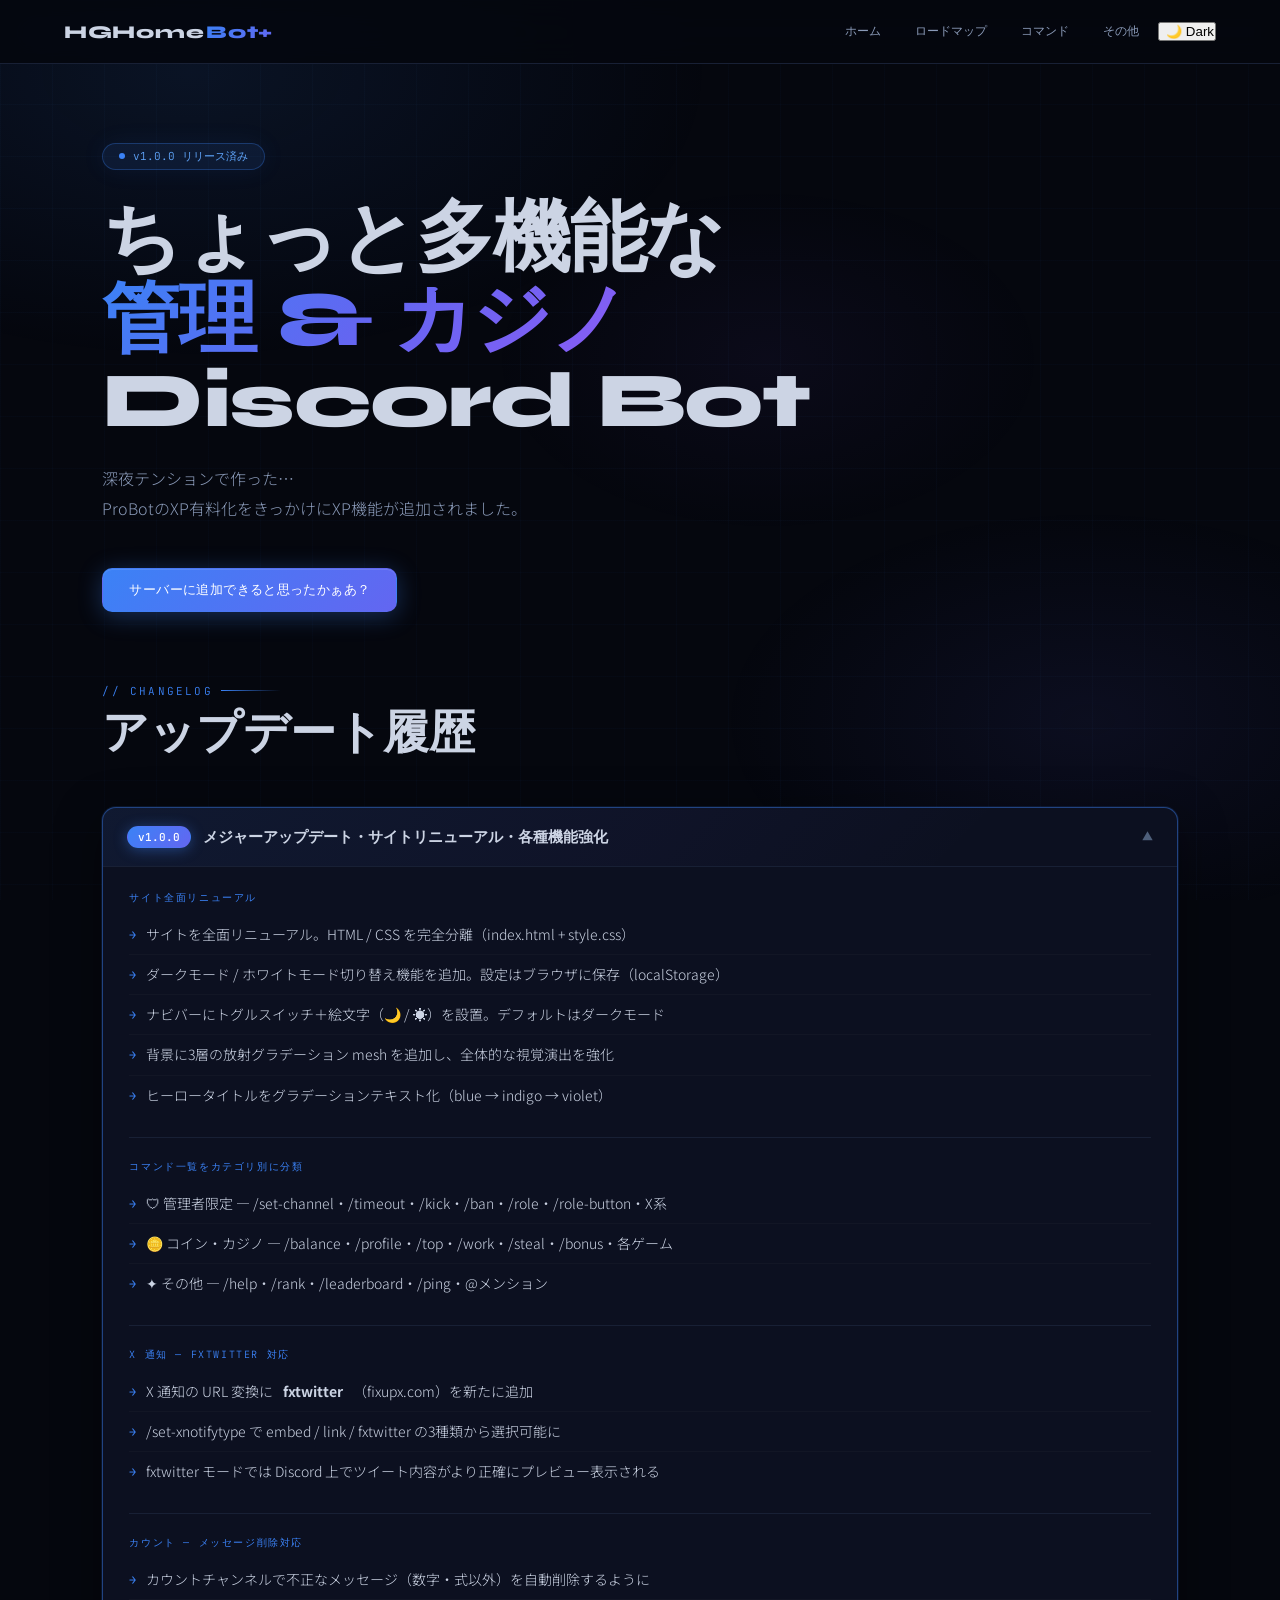
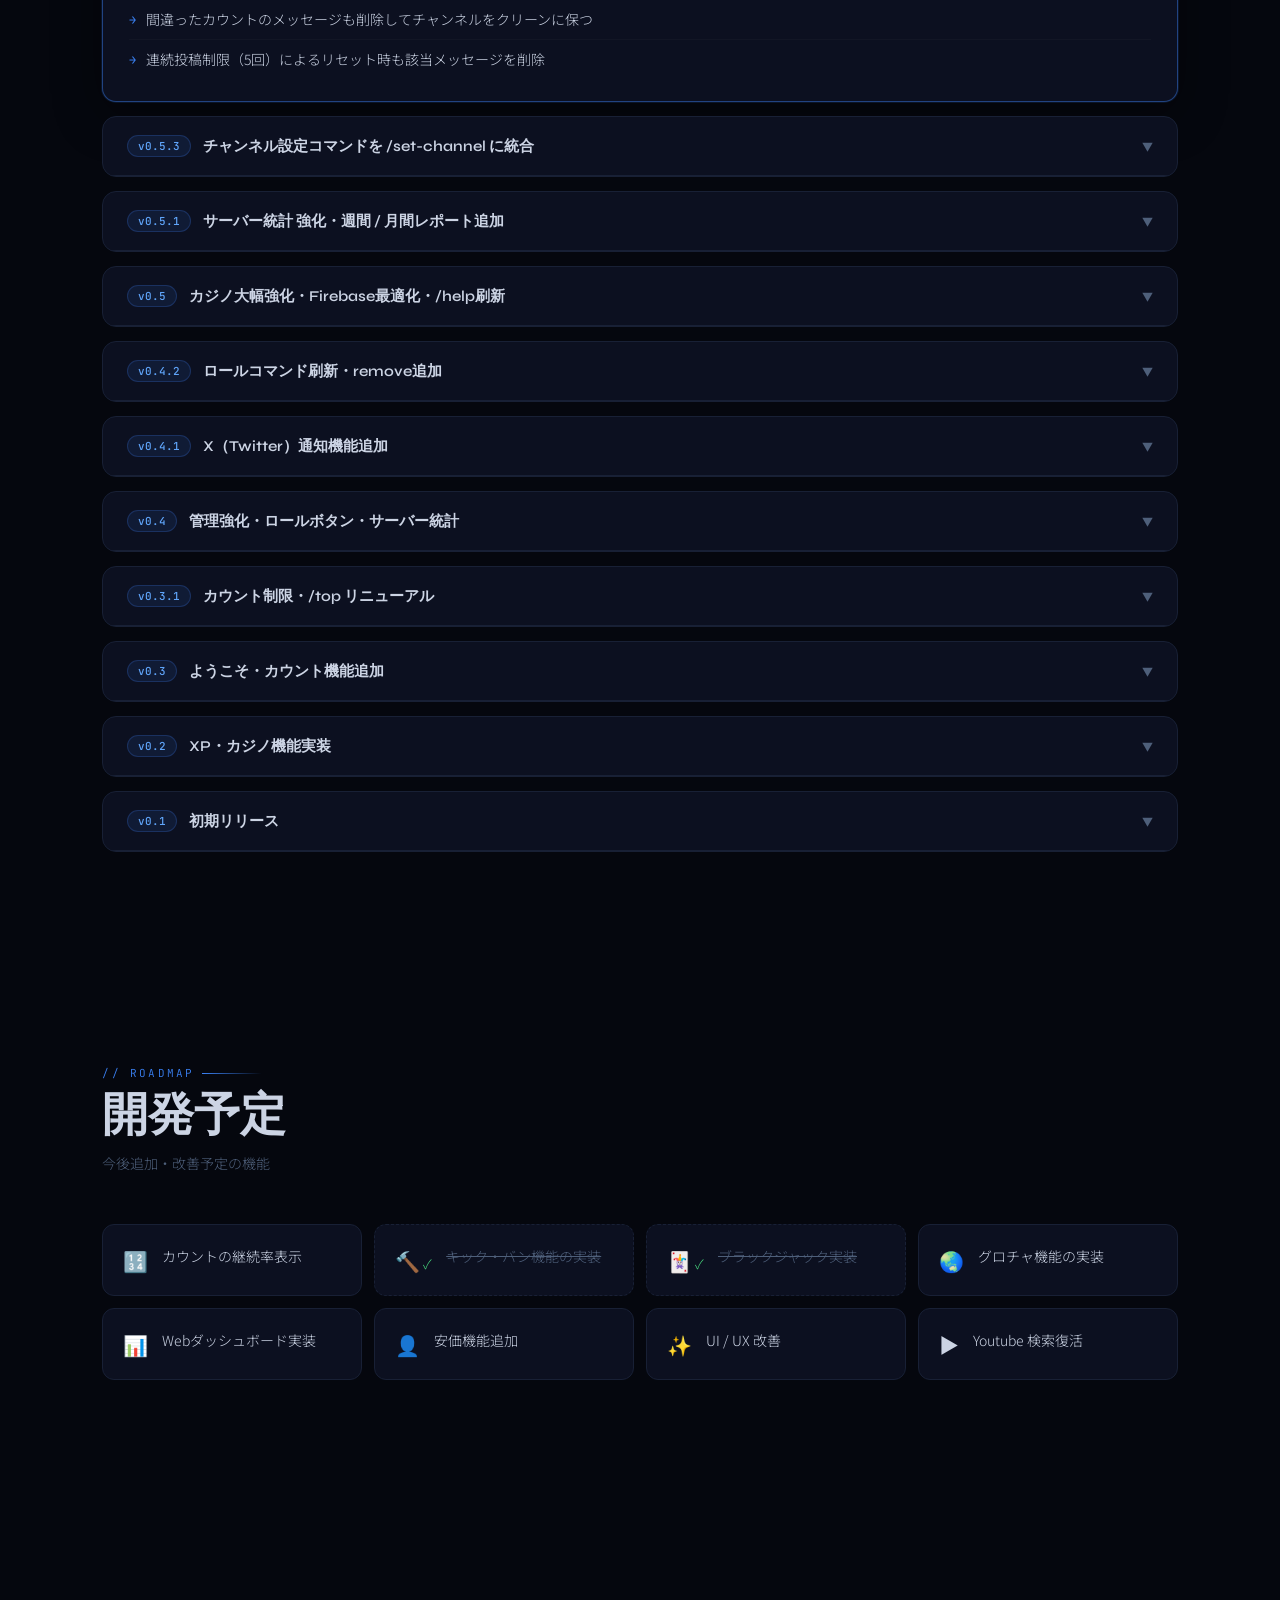
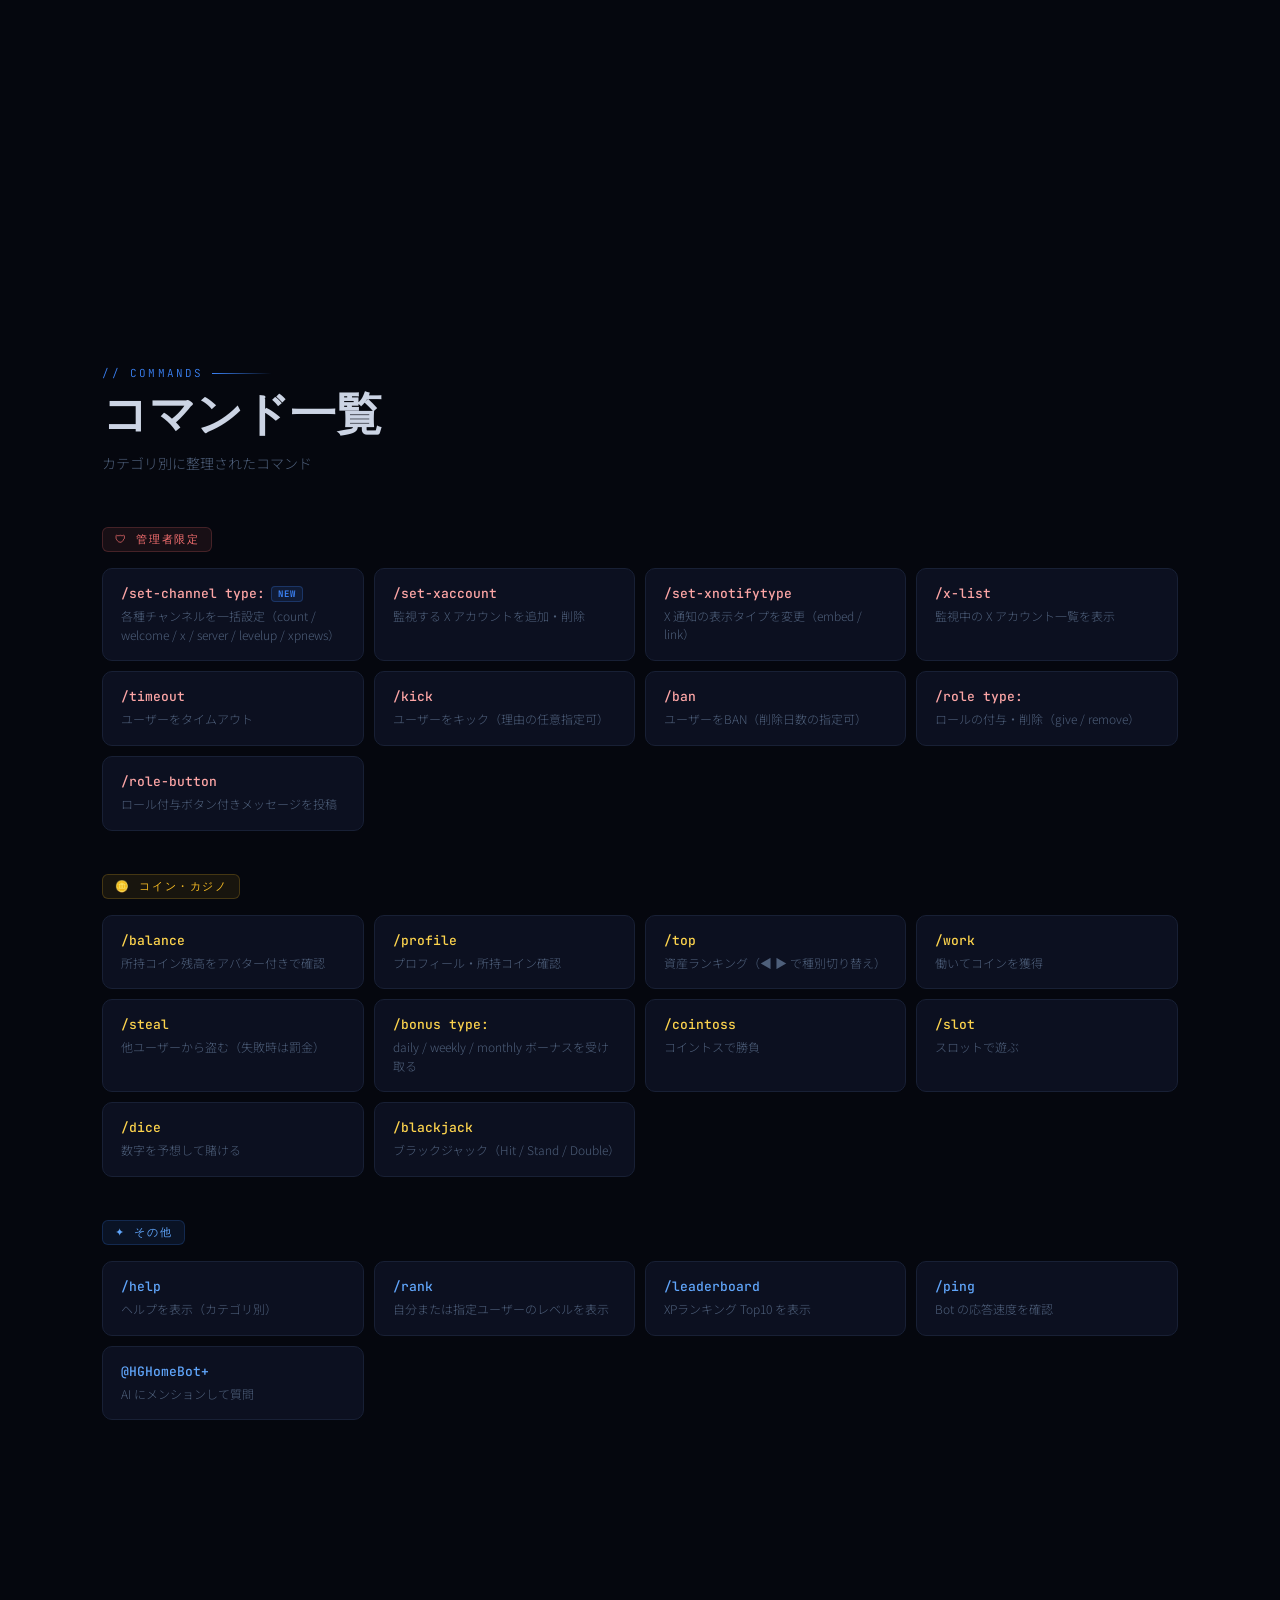
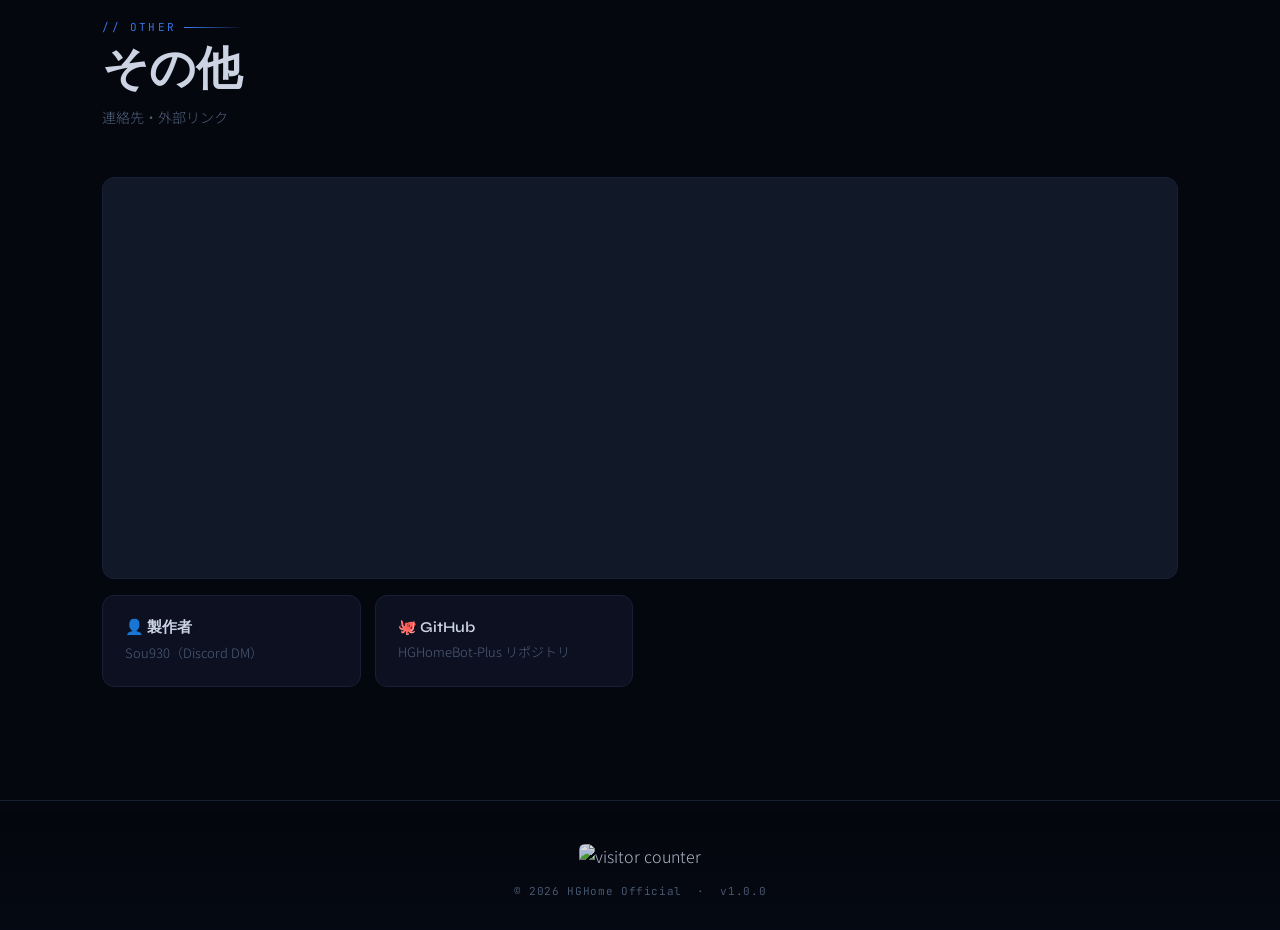
==== commit ab17b853: "Update index.html" ====
--- a/web/index.html
+++ b/web/index.html
@@ -11,7 +11,16 @@
 
 <body>
 
-<div class="bg-mesh"></div>
+<div class="bg-mesh">
+  <div class="bg-static"></div>
+  <div class="bg-orbs">
+    <div class="orb orb-1"></div>
+    <div class="orb orb-2"></div>
+    <div class="orb orb-3"></div>
+    <div class="orb orb-4"></div>
+    <div class="orb orb-5"></div>
+  </div>
+</div>
 
 <!-- ── Navigation ── -->
 <nav>
@@ -23,8 +32,10 @@
       <a href="#commands">コマンド</a>
       <a href="#other">その他</a>
     </div>
-    <button class="theme-toggle" id="themeToggle" aria-label="テーマ切り替え"></button>
-    <span class="theme-icon" id="themeIcon">🌙</span>
+    <button class="theme-btn" id="themeBtn" aria-label="テーマ切り替え">
+      <span class="theme-icon" id="themeIcon">🌙</span>
+      <span class="theme-label" id="themeLabel">Dark</span>
+    </button>
     <div class="hamburger" id="hamburger">
       <span></span><span></span><span></span>
     </div>
@@ -75,8 +86,10 @@
         <p class="update-img-label">サイト全面リニューアル</p>
         <ul class="update-list">
           <li>サイトを全面リニューアル。HTML / CSS を完全分離（index.html + style.css）</li>
-          <li>ダークモード / ホワイトモード切り替え機能を追加。</li>
+          <li>ダークモード / ホワイトモード切り替え機能を追加。設定はブラウザに保存（localStorage）</li>
           <li>ナビバーにトグルスイッチ＋絵文字（🌙 / ☀️）を設置。デフォルトはダークモード</li>
+          <li>背景に3層の放射グラデーション mesh を追加し、全体的な視覚演出を強化</li>
+          <li>ヒーロータイトルをグラデーションテキスト化（blue → indigo → violet）</li>
         </ul>
         <div class="update-divider"></div>
         <p class="update-img-label">コマンド一覧をカテゴリ別に分類</p>
@@ -95,7 +108,9 @@
         <div class="update-divider"></div>
         <p class="update-img-label">カウント — メッセージ削除対応</p>
         <ul class="update-list">
-          <li>カウントのメッセージに対応</li>
+          <li>カウントチャンネルで不正なメッセージ（数字・式以外）を自動削除するように</li>
+          <li>間違ったカウントのメッセージも削除してチャンネルをクリーンに保つ</li>
+          <li>連続投稿制限（5回）によるリセット時も該当メッセージを削除</li>
         </ul>
       </div>
     </div>
@@ -559,26 +574,34 @@
 </div>
 
 <script>
-/* ── Theme ── */
+/* ── Theme cycle: dark → light → glass → dark ── */
 const html      = document.documentElement;
-const toggle    = document.getElementById('themeToggle');
-const icon      = document.getElementById('themeIcon');
-
-function applyTheme(theme) {
-  html.setAttribute('data-theme', theme);
-  icon.textContent = theme === 'dark' ? '🌙' : '☀️';
-  localStorage.setItem('theme', theme);
+const themeBtn  = document.getElementById('themeBtn');
+const themeIcon = document.getElementById('themeIcon');
+const themeLbl  = document.getElementById('themeLabel');
+
+const THEMES = [
+  { key: 'dark',  icon: '🌙', label: 'Dark'  },
+  { key: 'light', icon: '☀️', label: 'Light' },
+  { key: 'glass', icon: '🫧', label: 'Glass' },
+];
+
+function applyTheme(key) {
+  html.setAttribute('data-theme', key);
+  const t = THEMES.find(x => x.key === key) || THEMES[0];
+  themeIcon.textContent = t.icon;
+  themeLbl.textContent  = t.label;
+  localStorage.setItem('theme', key);
 }
 
-const saved = localStorage.getItem('theme') || 'dark';
-applyTheme(saved);
-
-toggle.addEventListener('click', () => {
-  applyTheme(html.getAttribute('data-theme') === 'dark' ? 'light' : 'dark');
-});
-icon.addEventListener('click', () => {
-  applyTheme(html.getAttribute('data-theme') === 'dark' ? 'light' : 'dark');
-});
+function cycleTheme() {
+  const cur = html.getAttribute('data-theme') || 'dark';
+  const idx = THEMES.findIndex(x => x.key === cur);
+  applyTheme(THEMES[(idx + 1) % THEMES.length].key);
+}
+
+applyTheme(localStorage.getItem('theme') || 'dark');
+themeBtn.addEventListener('click', cycleTheme);
 
 /* ── Hamburger ── */
 const hamburger  = document.getElementById('hamburger');
--- a/web/style.css
+++ b/web/style.css
@@ -809,14 +809,32 @@
   position: relative;
   z-index: 1;
   text-align: center;
-  padding: 32px 20px;
+  padding: 40px 20px 32px;
   border-top: 1px solid var(--border);
+  background: linear-gradient(to bottom, transparent, rgba(59,130,246,0.025));
+  transition: border-color var(--transition);
+}
+
+.footer-counter {
+  margin-bottom: 16px;
+}
+
+.counter-img {
+  height: 18px;
+  image-rendering: pixelated;
+  border-radius: 6px;
+  opacity: 0.85;
+  transition: opacity 0.25s;
+  vertical-align: middle;
+}
+.counter-img:hover { opacity: 1; }
+
+.footer-copy {
   color: var(--muted);
   font-family: 'JetBrains Mono', monospace;
   font-size: 11px;
   letter-spacing: 0.06em;
-  background: linear-gradient(to bottom, transparent, rgba(59,130,246,0.025));
-  transition: border-color var(--transition);
+  transition: color var(--transition);
 }
 
 /* ── Fade-in ─────────────────────────────── */
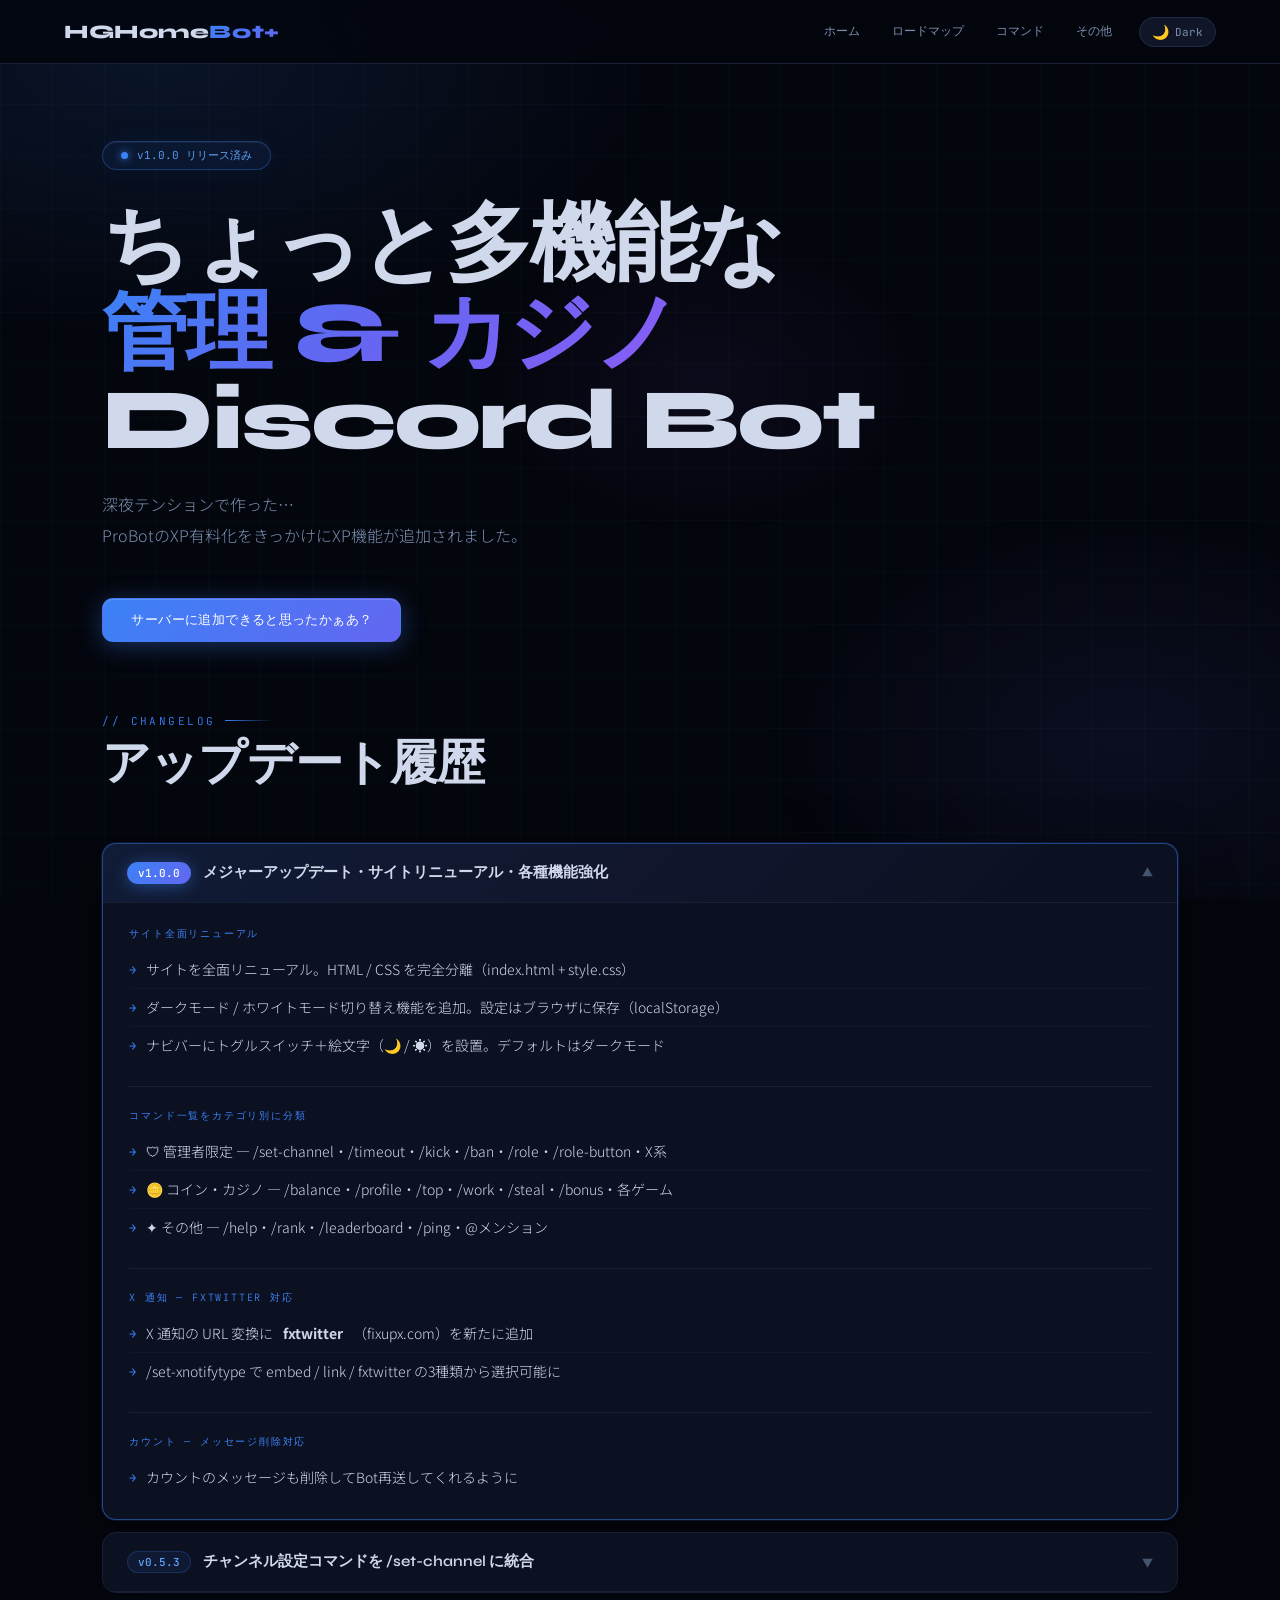
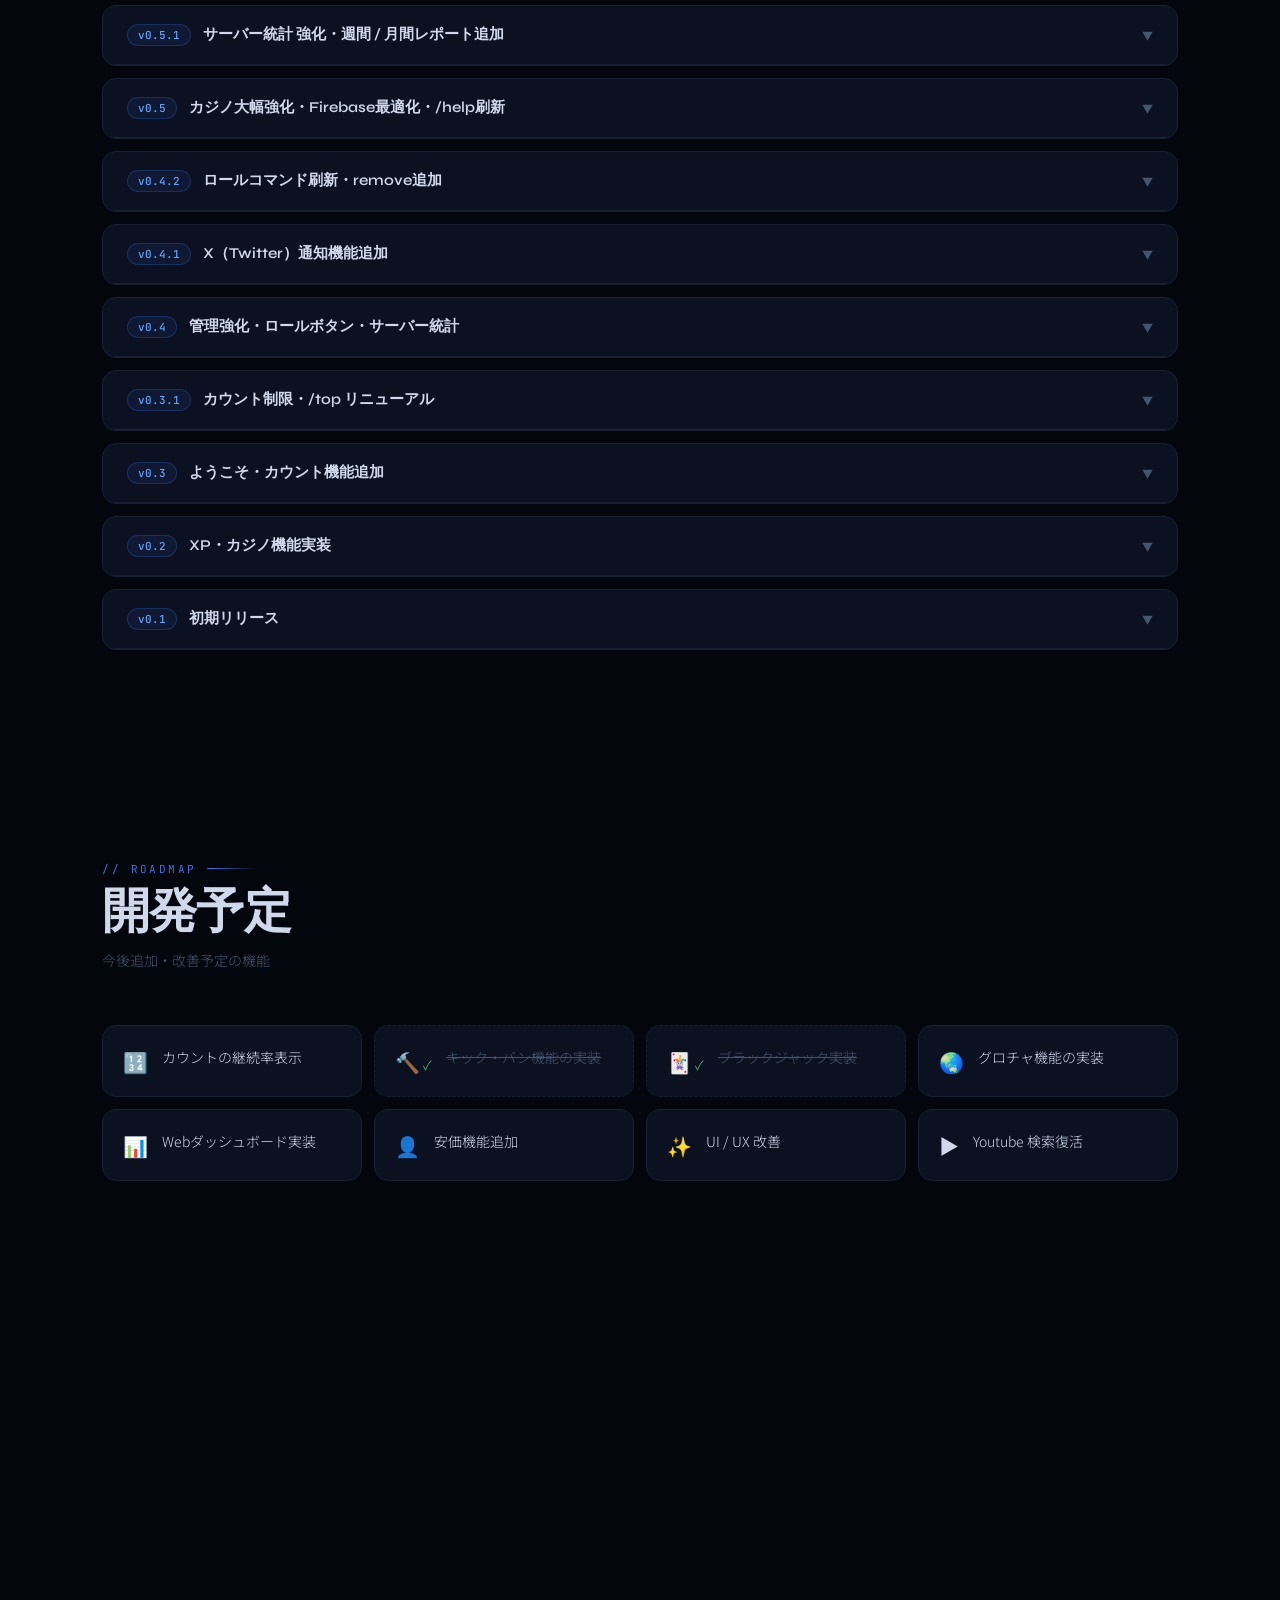
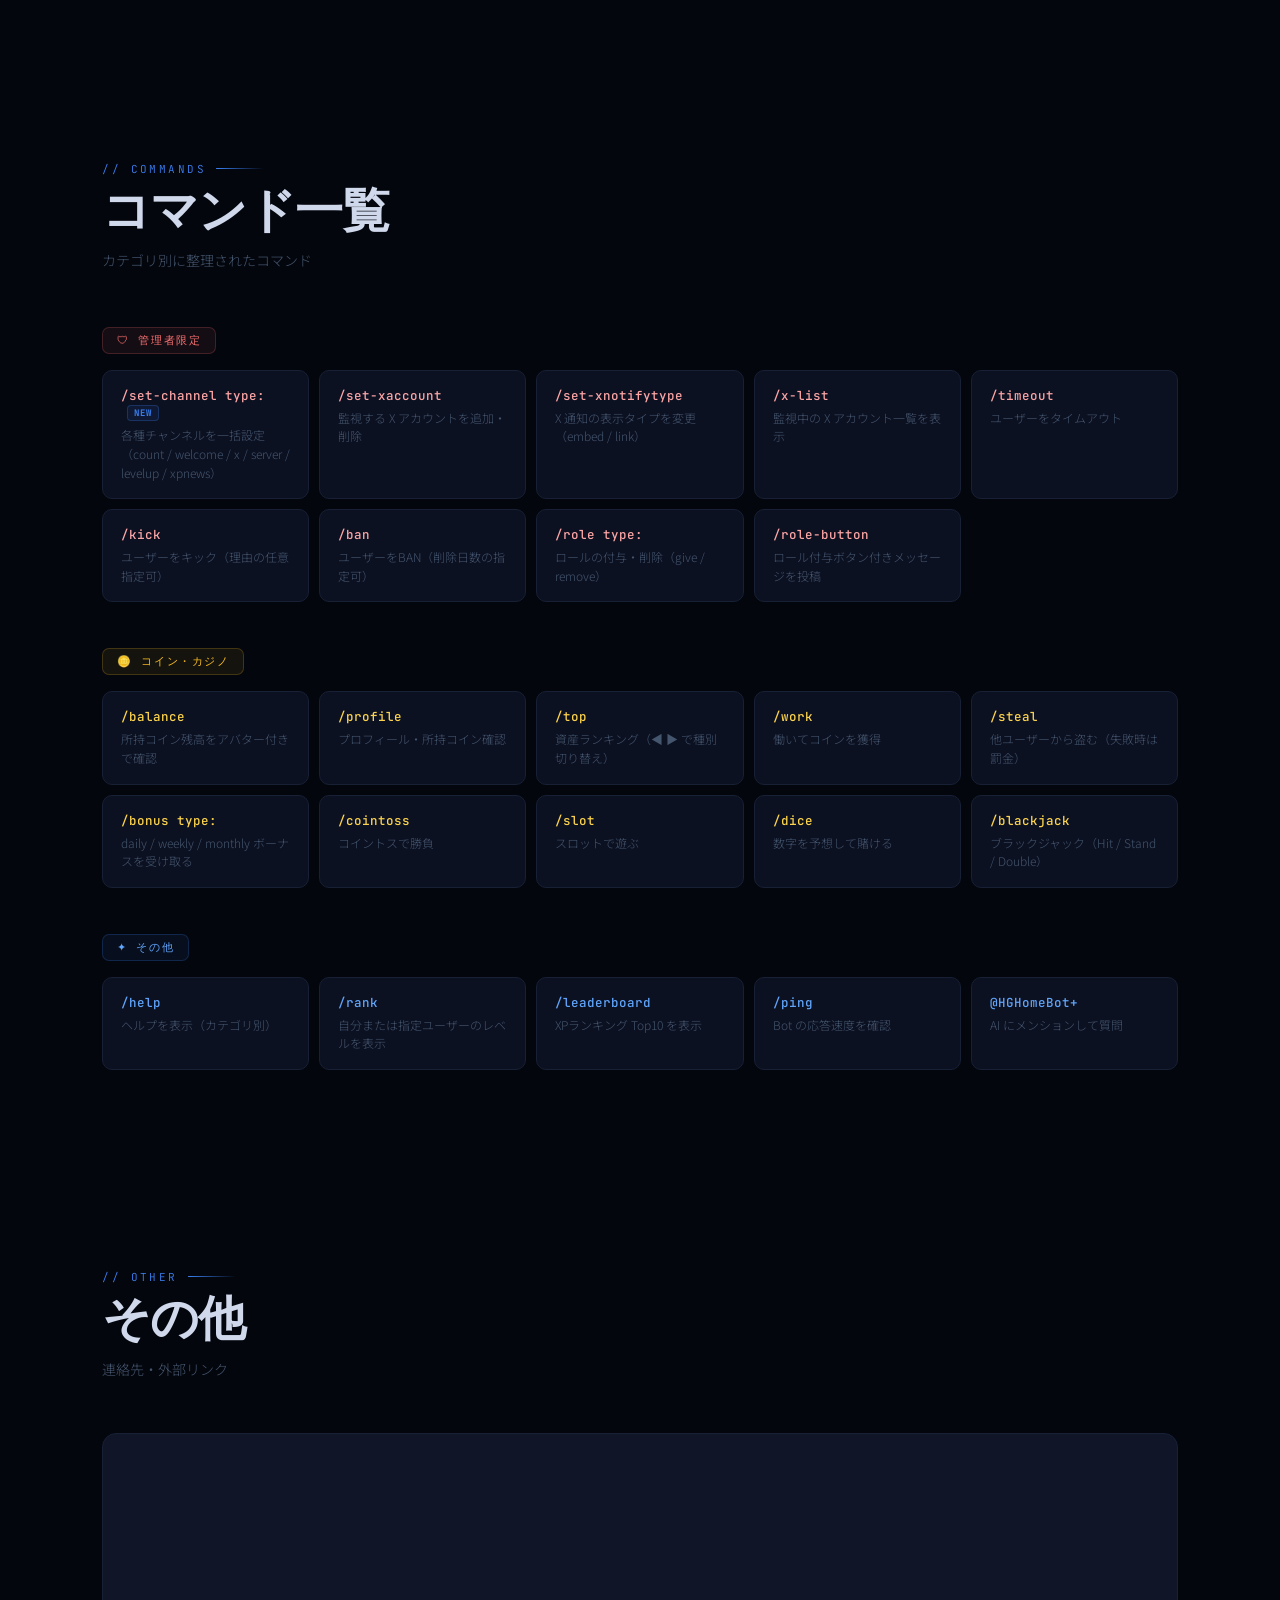
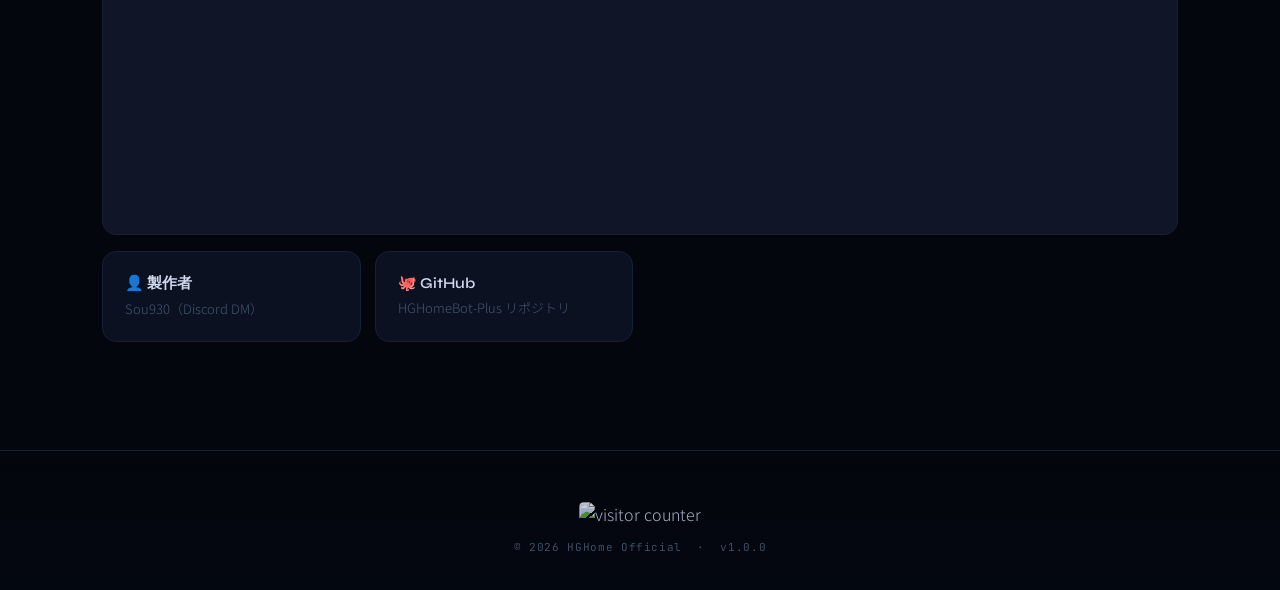
==== commit 139ac5c4: "Update index.html" ====
--- a/web/index.html
+++ b/web/index.html
@@ -88,8 +88,6 @@
           <li>サイトを全面リニューアル。HTML / CSS を完全分離（index.html + style.css）</li>
           <li>ダークモード / ホワイトモード切り替え機能を追加。設定はブラウザに保存（localStorage）</li>
           <li>ナビバーにトグルスイッチ＋絵文字（🌙 / ☀️）を設置。デフォルトはダークモード</li>
-          <li>背景に3層の放射グラデーション mesh を追加し、全体的な視覚演出を強化</li>
-          <li>ヒーロータイトルをグラデーションテキスト化（blue → indigo → violet）</li>
         </ul>
         <div class="update-divider"></div>
         <p class="update-img-label">コマンド一覧をカテゴリ別に分類</p>
@@ -103,14 +101,11 @@
         <ul class="update-list">
           <li>X 通知の URL 変換に <strong>fxtwitter</strong>（fixupx.com）を新たに追加</li>
           <li>/set-xnotifytype で embed / link / fxtwitter の3種類から選択可能に</li>
-          <li>fxtwitter モードでは Discord 上でツイート内容がより正確にプレビュー表示される</li>
         </ul>
         <div class="update-divider"></div>
         <p class="update-img-label">カウント — メッセージ削除対応</p>
         <ul class="update-list">
-          <li>カウントチャンネルで不正なメッセージ（数字・式以外）を自動削除するように</li>
-          <li>間違ったカウントのメッセージも削除してチャンネルをクリーンに保つ</li>
-          <li>連続投稿制限（5回）によるリセット時も該当メッセージを削除</li>
+          <li>カウントのメッセージも削除してBot再送してくれるように</li>
         </ul>
       </div>
     </div>
--- a/web/style.css
+++ b/web/style.css
@@ -1,61 +1,79 @@
-/* ═══════════════════════════════════════════
-   HGHomeBot+ — style.css
-   Dark (default) / Light mode
-═══════════════════════════════════════════ */
-
-/* ── CSS Variables ─────────────────────── */
+/* ═══════════════════════════════════════════════════════
+   HGHomeBot+  —  style.css
+   Themes: dark (default) · light · liquid glass
+═══════════════════════════════════════════════════════ */
+
+/* ── CSS Variables ─────────────────────────────────── */
 :root {
-  --bg:         #05070e;
-  --bg2:        #090c16;
-  --surface:    #0c1020;
-  --surface2:   #111828;
-  --border:     #182035;
-  --border2:    #1f2d47;
-  --border3:    #2a3d5e;
-  --text:       #ccd4e4;
-  --text2:      #8a9ab8;
-  --muted:      #4e5f7a;
-  --accent:     #3b82f6;
-  --accent2:    #60a5fa;
-  --accent3:    #93c5fd;
-  --indigo:     #6366f1;
-  --violet:     #8b5cf6;
-  --glow:       rgba(59,130,246,0.25);
-  --glow-soft:  rgba(59,130,246,0.1);
-  --nav-bg:     rgba(5,7,14,0.9);
-  --card-hover-shadow: 0 12px 48px rgba(0,0,0,0.7);
-  --transition: 0.28s cubic-bezier(0.4,0,0.2,1);
+  --bg:           #04060d;
+  --bg2:          #080b18;
+  --surface:      #0c1122;
+  --surface2:     #101628;
+  --border:       #172034;
+  --border2:      #1e2d47;
+  --border3:      #263d5e;
+  --text:         #d0d9ec;
+  --text2:        #7b8fb0;
+  --muted:        #44566e;
+  --accent:       #3b82f6;
+  --accent2:      #60a5fa;
+  --accent3:      #93c5fd;
+  --indigo:       #6366f1;
+  --violet:       #8b5cf6;
+  --glow:         rgba(59,130,246,0.28);
+  --glow-soft:    rgba(59,130,246,0.08);
+  --nav-bg:       rgba(4,6,13,0.88);
+  --card-shadow:  0 16px 56px rgba(0,0,0,0.75);
+  --t:            0.3s cubic-bezier(0.4,0,0.2,1);
+  --radius:       14px;
+  --radius-sm:    10px;
 }
 
 [data-theme="light"] {
-  --bg:         #f0f4fb;
-  --bg2:        #e8edf8;
-  --surface:    #ffffff;
-  --surface2:   #f5f8ff;
-  --border:     #d0daea;
-  --border2:    #b8c8e0;
-  --border3:    #9ab4d0;
-  --text:       #1a2340;
-  --text2:      #3a4f6e;
-  --muted:      #6a80a0;
-  --accent:     #2563eb;
-  --accent2:    #1d4ed8;
-  --accent3:    #3b82f6;
-  --indigo:     #4f46e5;
-  --violet:     #7c3aed;
-  --glow:       rgba(37,99,235,0.2);
-  --glow-soft:  rgba(37,99,235,0.08);
-  --nav-bg:     rgba(240,244,251,0.92);
-  --card-hover-shadow: 0 12px 40px rgba(59,130,246,0.12);
-}
-
-/* ── Reset & Base ──────────────────────── */
-*, *::before, *::after {
-  margin: 0; padding: 0;
-  box-sizing: border-box;
-}
-
-html { scroll-behavior: smooth; }
+  --bg:          #edf1fa;
+  --bg2:         #e4ebf7;
+  --surface:     #ffffff;
+  --surface2:    #f4f7fe;
+  --border:      #ccd6eb;
+  --border2:     #b3c4df;
+  --border3:     #94b0d0;
+  --text:        #0f1a30;
+  --text2:       #354d6e;
+  --muted:       #6278a0;
+  --accent:      #1d54d9;
+  --accent2:     #1d4ed8;
+  --accent3:     #3b82f6;
+  --indigo:      #4338ca;
+  --violet:      #6d28d9;
+  --glow:        rgba(29,84,217,0.22);
+  --glow-soft:   rgba(29,84,217,0.07);
+  --nav-bg:      rgba(237,241,250,0.92);
+  --card-shadow: 0 8px 36px rgba(59,130,246,0.1);
+}
+
+[data-theme="glass"] {
+  --bg:          #08091a;
+  --surface:     rgba(255,255,255,0.055);
+  --surface2:    rgba(255,255,255,0.04);
+  --border:      rgba(255,255,255,0.12);
+  --border2:     rgba(255,255,255,0.2);
+  --border3:     rgba(255,255,255,0.28);
+  --text:        #e8f0ff;
+  --text2:       rgba(220,232,255,0.72);
+  --muted:       rgba(180,200,240,0.5);
+  --accent:      #7cb9ff;
+  --accent2:     #a5d0ff;
+  --accent3:     #c8e6ff;
+  --indigo:      #9fa8ff;
+  --violet:      #c4a8ff;
+  --glow:        rgba(124,185,255,0.35);
+  --glow-soft:   rgba(124,185,255,0.1);
+  --nav-bg:      rgba(8,9,26,0.5);
+  --card-shadow: 0 16px 48px rgba(0,0,0,0.5), 0 0 0 1px rgba(255,255,255,0.08);
+}
+
+*, *::before, *::after { margin:0; padding:0; box-sizing:border-box; }
+html { scroll-behavior:smooth; }
 
 body {
   background: var(--bg);
@@ -63,800 +81,487 @@
   font-family: 'Noto Sans JP', sans-serif;
   font-weight: 300;
   overflow-x: hidden;
-  transition: background var(--transition), color var(--transition);
-}
-
-/* ── Background mesh ───────────────────── */
+  transition: background var(--t), color var(--t);
+}
+
+/* ── Background ─────────────────────────────────────── */
 .bg-mesh {
-  position: fixed;
-  inset: 0;
-  pointer-events: none;
-  z-index: 0;
-  overflow: hidden;
-}
-.bg-mesh::before {
+  position: fixed; inset: 0;
+  pointer-events: none; z-index: 0; overflow: hidden;
+}
+
+.bg-static {
+  position: absolute; inset: 0;
+  transition: opacity 0.6s ease;
+}
+.bg-static::before {
   content: "";
-  position: absolute;
-  inset: 0;
+  position: absolute; inset: 0;
+  background:
+    radial-gradient(ellipse 75% 60% at 12% 6%,  rgba(59,130,246,0.12) 0%,  transparent 55%),
+    radial-gradient(ellipse 55% 50% at 88% 82%, rgba(99,102,241,0.09) 0%,  transparent 52%),
+    radial-gradient(ellipse 40% 38% at 55% 42%, rgba(139,92,246,0.06) 0%,  transparent 46%);
+}
+.bg-static::after {
+  content: "";
+  position: absolute; inset: 0;
   background-image:
-    radial-gradient(ellipse 70% 55% at 15% 8%,  rgba(59,130,246,0.1) 0%,  transparent 58%),
-    radial-gradient(ellipse 55% 45% at 85% 80%, rgba(99,102,241,0.08) 0%, transparent 52%),
-    radial-gradient(ellipse 45% 40% at 60% 40%, rgba(139,92,246,0.05) 0%, transparent 48%);
-  transition: opacity var(--transition);
-}
-.bg-mesh::after {
-  content: "";
-  position: absolute;
-  inset: 0;
-  background-image:
-    linear-gradient(rgba(59,130,246,0.028) 1px, transparent 1px),
-    linear-gradient(90deg, rgba(59,130,246,0.028) 1px, transparent 1px);
+    linear-gradient(rgba(59,130,246,0.03) 1px, transparent 1px),
+    linear-gradient(90deg, rgba(59,130,246,0.03) 1px, transparent 1px);
   background-size: 52px 52px;
 }
 
-[data-theme="light"] .bg-mesh::before {
-  background-image:
-    radial-gradient(ellipse 70% 55% at 15% 8%,  rgba(37,99,235,0.07) 0%,  transparent 58%),
-    radial-gradient(ellipse 55% 45% at 85% 80%, rgba(79,70,229,0.05) 0%, transparent 52%),
-    radial-gradient(ellipse 45% 40% at 60% 40%, rgba(124,58,237,0.04) 0%, transparent 48%);
-}
-[data-theme="light"] .bg-mesh::after {
+[data-theme="light"] .bg-static::before {
+  background:
+    radial-gradient(ellipse 75% 60% at 12% 6%,  rgba(37,99,235,0.08) 0%,  transparent 55%),
+    radial-gradient(ellipse 55% 50% at 88% 82%, rgba(67,56,202,0.05) 0%,  transparent 52%),
+    radial-gradient(ellipse 40% 38% at 55% 42%, rgba(109,40,217,0.04) 0%, transparent 46%);
+}
+[data-theme="light"] .bg-static::after {
   background-image:
     linear-gradient(rgba(37,99,235,0.05) 1px, transparent 1px),
     linear-gradient(90deg, rgba(37,99,235,0.05) 1px, transparent 1px);
-}
-
-/* ── Navigation ────────────────────────── */
+  background-size: 52px 52px;
+}
+
+[data-theme="glass"] .bg-static { opacity: 0; pointer-events: none; }
+
+/* Liquid glass orbs */
+.bg-orbs {
+  position: absolute; inset: 0;
+  opacity: 0; transition: opacity 0.8s ease;
+  pointer-events: none;
+}
+[data-theme="glass"] .bg-orbs { opacity: 1; }
+
+.orb {
+  position: absolute; border-radius: 50%;
+  filter: blur(90px);
+  animation: orb-float var(--dur, 14s) ease-in-out infinite;
+}
+.orb-1 {
+  width: 700px; height: 700px;
+  background: radial-gradient(circle, rgba(70,120,255,0.3) 0%, transparent 70%);
+  top: -20%; left: -12%; --dur: 16s;
+}
+.orb-2 {
+  width: 520px; height: 520px;
+  background: radial-gradient(circle, rgba(160,90,255,0.24) 0%, transparent 70%);
+  bottom: -12%; right: -10%; --dur: 18s;
+  animation-delay: -6s;
+}
+.orb-3 {
+  width: 400px; height: 400px;
+  background: radial-gradient(circle, rgba(40,200,255,0.2) 0%, transparent 70%);
+  top: 38%; left: 52%; --dur: 13s;
+  animation-delay: -10s;
+}
+.orb-4 {
+  width: 300px; height: 300px;
+  background: radial-gradient(circle, rgba(255,110,180,0.14) 0%, transparent 70%);
+  top: 18%; right: 22%; --dur: 20s;
+  animation-delay: -3s;
+}
+.orb-5 {
+  width: 240px; height: 240px;
+  background: radial-gradient(circle, rgba(100,255,200,0.12) 0%, transparent 70%);
+  bottom: 30%; left: 20%; --dur: 15s;
+  animation-delay: -8s;
+}
+
+@keyframes orb-float {
+  0%, 100% { transform: translate(0,   0)    scale(1);    }
+  33%       { transform: translate(35px, -45px) scale(1.06); }
+  66%       { transform: translate(-25px, 30px) scale(0.96); }
+}
+
+/* ── Navigation ────────────────────────────────────── */
 nav {
-  position: fixed;
-  top: 0; left: 0; right: 0;
-  height: 64px;
-  display: flex;
-  align-items: center;
-  justify-content: space-between;
+  position: fixed; top:0; left:0; right:0; height:64px;
+  display: flex; align-items: center; justify-content: space-between;
   padding: 0 5%;
   background: var(--nav-bg);
-  backdrop-filter: blur(16px) saturate(180%);
+  backdrop-filter: blur(22px) saturate(200%);
+  -webkit-backdrop-filter: blur(22px) saturate(200%);
   border-bottom: 1px solid var(--border);
   z-index: 1000;
-  transition: background var(--transition), border-color var(--transition);
+  transition: background var(--t), border-color var(--t);
+}
+[data-theme="glass"] nav {
+  border-bottom-color: rgba(255,255,255,0.1);
+  box-shadow: 0 1px 0 rgba(255,255,255,0.06), 0 8px 32px rgba(0,0,0,0.35);
 }
 
 .nav-logo {
-  font-family: 'Syne', sans-serif;
-  font-size: 18px;
-  font-weight: 800;
-  letter-spacing: 0.04em;
-  color: var(--text);
-  display: flex;
-  align-items: center;
-  gap: 2px;
-  text-decoration: none;
+  font-family: 'Syne', sans-serif; font-size: 19px; font-weight: 800;
+  letter-spacing: 0.03em; color: var(--text); text-decoration: none;
+  display: flex; align-items: center; transition: color var(--t);
 }
 .nav-logo .accent-text {
   background: linear-gradient(135deg, var(--accent), var(--indigo));
-  -webkit-background-clip: text;
-  -webkit-text-fill-color: transparent;
-  background-clip: text;
-}
-
-.nav-right {
-  display: flex;
-  align-items: center;
-  gap: 4px;
-}
-
-.nav-links { display: flex; gap: 4px; }
+  -webkit-background-clip: text; -webkit-text-fill-color: transparent; background-clip: text;
+}
+[data-theme="glass"] .nav-logo .accent-text {
+  background: linear-gradient(135deg, #7cb9ff, #c4a8ff);
+  -webkit-background-clip: text; background-clip: text;
+}
+
+.nav-right { display: flex; align-items: center; gap: 4px; }
+.nav-links { display: flex; gap: 2px; }
 .nav-links a {
-  color: var(--text2);
-  text-decoration: none;
-  font-family: 'JetBrains Mono', monospace;
-  font-size: 12px;
-  padding: 6px 14px;
-  border-radius: 6px;
-  border: 1px solid transparent;
-  transition: all var(--transition);
-}
-.nav-links a:hover {
-  color: var(--accent2);
-  border-color: var(--border2);
-  background: var(--glow-soft);
-}
-
-/* ── Theme Toggle ──────────────────────── */
-.theme-toggle {
-  width: 44px; height: 24px;
-  border-radius: 100px;
-  background: var(--surface2);
-  border: 1px solid var(--border2);
+  color: var(--text2); text-decoration: none;
+  font-family: 'JetBrains Mono', monospace; font-size: 12px;
+  padding: 6px 14px; border-radius: 7px; border: 1px solid transparent;
+  transition: all var(--t); position: relative;
+}
+.nav-links a:hover { color: var(--accent2); border-color: var(--border2); background: var(--glow-soft); }
+[data-theme="glass"] .nav-links a:hover { background: rgba(255,255,255,0.07); border-color: rgba(255,255,255,0.15); }
+
+/* Theme cycle button */
+.theme-btn {
+  display: flex; align-items: center; gap: 6px;
+  padding: 5px 12px; border-radius: 100px;
+  background: var(--surface2); border: 1px solid var(--border2);
   cursor: pointer;
-  position: relative;
-  transition: background var(--transition), border-color var(--transition);
-  margin-left: 8px;
-  flex-shrink: 0;
-}
-.theme-toggle::after {
-  content: "";
-  position: absolute;
-  top: 3px; left: 3px;
-  width: 16px; height: 16px;
-  border-radius: 50%;
-  background: linear-gradient(135deg, var(--accent), var(--indigo));
-  transition: transform var(--transition);
-  box-shadow: 0 2px 6px rgba(59,130,246,0.4);
-}
-[data-theme="light"] .theme-toggle::after {
-  transform: translateX(20px);
-  background: linear-gradient(135deg, #f59e0b, #ef4444);
-  box-shadow: 0 2px 6px rgba(245,158,11,0.4);
-}
-
-.theme-icon {
-  font-size: 13px;
-  margin-left: 6px;
-  user-select: none;
-  cursor: pointer;
-  transition: transform 0.4s;
-}
-.theme-icon:hover { transform: rotate(20deg) scale(1.1); }
-
-/* ── Hamburger ─────────────────────────── */
+  font-family: 'JetBrains Mono', monospace; font-size: 11px; color: var(--text2);
+  transition: all var(--t); margin-left: 8px; white-space: nowrap; user-select: none;
+}
+.theme-btn:hover { border-color: var(--border3); color: var(--text); box-shadow: 0 0 16px var(--glow-soft); }
+[data-theme="glass"] .theme-btn {
+  background: rgba(255,255,255,0.08); border-color: rgba(255,255,255,0.18);
+  backdrop-filter: blur(12px); color: var(--text2);
+}
+[data-theme="glass"] .theme-btn:hover { background: rgba(255,255,255,0.14); }
+.theme-icon { font-size: 14px; }
+.theme-label { display: none; }
+@media (min-width: 900px) { .theme-label { display: inline; } }
+
 .hamburger {
-  display: none;
-  flex-direction: column;
-  gap: 5px;
-  cursor: pointer;
-  padding: 6px;
-  margin-left: 4px;
+  display: none; flex-direction: column; gap: 5px;
+  cursor: pointer; padding: 6px; margin-left: 4px;
 }
 .hamburger span {
-  display: block;
-  width: 22px; height: 2px;
-  background: var(--text);
-  border-radius: 2px;
-  transition: 0.3s;
+  display: block; width: 22px; height: 2px;
+  background: var(--text); border-radius: 2px; transition: 0.3s;
 }
 .hamburger.open span:nth-child(1) { transform: translateY(7px) rotate(45deg); }
 .hamburger.open span:nth-child(2) { opacity: 0; }
 .hamburger.open span:nth-child(3) { transform: translateY(-7px) rotate(-45deg); }
 
-/* ── Mobile Menu ───────────────────────── */
 .mobile-menu {
-  display: none;
-  position: fixed;
-  top: 64px; left: 0; right: 0;
-  background: var(--nav-bg);
-  border-bottom: 1px solid var(--border);
-  backdrop-filter: blur(16px);
-  z-index: 999;
-  flex-direction: column;
-  padding: 12px 5%;
-  gap: 4px;
+  display: none; position: fixed; top:64px; left:0; right:0;
+  background: var(--nav-bg); border-bottom: 1px solid var(--border);
+  backdrop-filter: blur(20px); -webkit-backdrop-filter: blur(20px);
+  z-index: 999; flex-direction: column; padding: 12px 5%; gap: 4px;
 }
 .mobile-menu.open { display: flex; }
 .mobile-menu a {
-  color: var(--text);
-  text-decoration: none;
-  font-family: 'JetBrains Mono', monospace;
-  font-size: 14px;
-  padding: 12px 16px;
-  border-radius: 8px;
+  color: var(--text); text-decoration: none;
+  font-family: 'JetBrains Mono', monospace; font-size: 14px;
+  padding: 12px 16px; border-radius: 9px; border: 1px solid transparent; transition: 0.2s;
+}
+.mobile-menu a:hover { background: var(--glow-soft); border-color: var(--border2); color: var(--accent2); }
+
+/* ── Sections ──────────────────────────────────────── */
+section { position: relative; z-index: 1; min-height: 100vh; padding: 120px 8% 80px; scroll-margin-top: 64px; }
+.section-header { margin-bottom: 52px; }
+.section-label {
+  font-family: 'JetBrains Mono', monospace; font-size: 11px; color: var(--accent);
+  letter-spacing: 0.22em; text-transform: uppercase; margin-bottom: 10px;
+  display: flex; align-items: center; gap: 10px; transition: color var(--t);
+}
+.section-label::after {
+  content: ""; display: block; width: 48px; height: 1px;
+  background: linear-gradient(90deg, var(--accent), transparent); border-radius: 1px;
+}
+h2 { font-family: 'Syne', sans-serif; font-size: clamp(28px,5vw,48px); font-weight: 700; color: var(--text); line-height: 1.1; letter-spacing: -0.02em; transition: color var(--t); }
+.section-desc { margin-top: 10px; color: var(--muted); font-size: 14px; line-height: 1.75; }
+
+/* ── Hero ──────────────────────────────────────────── */
+#home { display: flex; flex-direction: column; justify-content: center; padding-top: 140px; }
+
+.hero-badge {
+  display: inline-flex; align-items: center; gap: 9px;
+  background: var(--glow-soft); border: 1px solid rgba(59,130,246,0.32); border-radius: 100px;
+  padding: 6px 18px; font-family: 'JetBrains Mono', monospace; font-size: 11px;
+  color: var(--accent2); margin-bottom: 32px; width: fit-content;
+  box-shadow: 0 0 28px rgba(59,130,246,0.07), inset 0 1px 0 rgba(255,255,255,0.06);
+  backdrop-filter: blur(8px);
+}
+[data-theme="glass"] .hero-badge {
+  background: rgba(124,185,255,0.1); border-color: rgba(124,185,255,0.32);
+  box-shadow: 0 0 32px rgba(124,185,255,0.1), inset 0 1px 0 rgba(255,255,255,0.12);
+}
+.hero-badge-dot {
+  width: 7px; height: 7px; border-radius: 50%; background: var(--accent);
+  animation: dot-pulse 2.6s infinite; flex-shrink: 0; box-shadow: 0 0 8px var(--accent);
+}
+@keyframes dot-pulse {
+  0%,100% { opacity: 1; transform: scale(1); }
+  50%     { opacity: 0.4; transform: scale(0.7); }
+}
+
+.hero-title {
+  font-family: 'Syne', sans-serif; font-size: clamp(40px,8vw,86px); font-weight: 800;
+  line-height: 1.02; color: var(--text); margin-bottom: 24px; letter-spacing: -0.025em; transition: color var(--t);
+}
+.hero-title .grad {
+  background: linear-gradient(135deg, var(--accent) 0%, var(--indigo) 45%, var(--violet) 100%);
+  -webkit-background-clip: text; -webkit-text-fill-color: transparent; background-clip: text;
+}
+[data-theme="glass"] .hero-title .grad {
+  background: linear-gradient(135deg, #7cb9ff 0%, #a89eff 45%, #d0a8ff 100%);
+  -webkit-background-clip: text; background-clip: text;
+}
+
+.hero-sub { color: var(--text2); font-size: clamp(14px,2vw,16px); max-width: 480px; line-height: 1.9; margin-bottom: 48px; }
+
+/* ── Button ─────────────────────────────────────────── */
+.btn {
+  display: inline-flex; align-items: center; gap: 8px; padding: 12px 28px;
+  border-radius: 11px; text-decoration: none;
+  background: linear-gradient(135deg, var(--accent), var(--indigo)); color: #fff;
+  font-family: 'JetBrains Mono', monospace; font-size: 13px; font-weight: 500;
+  letter-spacing: 0.03em; transition: all var(--t); border: 1px solid transparent;
+  box-shadow: 0 4px 24px rgba(59,130,246,0.35), inset 0 1px 0 rgba(255,255,255,0.15);
+  position: relative; overflow: hidden;
+}
+.btn::before {
+  content: ""; position: absolute; top: 0; left: -100%;
+  width: 60%; height: 100%;
+  background: linear-gradient(90deg, transparent, rgba(255,255,255,0.15), transparent);
+  transition: left 0.6s ease;
+}
+.btn:hover { transform: translateY(-2px); box-shadow: 0 10px 44px rgba(59,130,246,0.5); }
+.btn:hover::before { left: 140%; }
+[data-theme="glass"] .btn {
+  background: rgba(124,185,255,0.14); border-color: rgba(124,185,255,0.4); color: var(--accent2);
+  backdrop-filter: blur(12px); box-shadow: 0 4px 24px rgba(124,185,255,0.2), inset 0 1px 0 rgba(255,255,255,0.12);
+}
+[data-theme="glass"] .btn:hover { background: rgba(124,185,255,0.24); box-shadow: 0 10px 44px rgba(124,185,255,0.32); }
+
+/* ── Glass card base ───────────────────────────────── */
+[data-theme="glass"] .update-card,
+[data-theme="glass"] .roadmap-item,
+[data-theme="glass"] .command-card,
+[data-theme="glass"] .other-card {
+  background: rgba(255,255,255,0.055);
+  backdrop-filter: blur(26px) saturate(160%);
+  -webkit-backdrop-filter: blur(26px) saturate(160%);
+  border-color: rgba(255,255,255,0.12);
+}
+[data-theme="glass"] .update-card:hover,
+[data-theme="glass"] .roadmap-item:hover:not(.done),
+[data-theme="glass"] .command-card:hover,
+[data-theme="glass"] .other-card:hover {
+  background: rgba(255,255,255,0.09);
+  border-color: rgba(255,255,255,0.22);
+  box-shadow: 0 20px 60px rgba(0,0,0,0.4), 0 0 0 1px rgba(255,255,255,0.14), inset 0 1px 0 rgba(255,255,255,0.1);
+}
+
+/* Specular highlight */
+[data-theme="glass"] .update-card { position: relative; }
+[data-theme="glass"] .update-card::before {
+  content: ""; position: absolute; top: 0; left: 0; right: 0; height: 1px; z-index: 2;
+  background: linear-gradient(90deg, transparent 5%, rgba(255,255,255,0.35) 35%, rgba(255,255,255,0.55) 55%, rgba(255,255,255,0.35) 75%, transparent 95%);
+  pointer-events: none;
+}
+
+/* Iridescent latest card */
+[data-theme="glass"] .update-card.latest {
+  background: rgba(255,255,255,0.07);
   border: 1px solid transparent;
-  transition: 0.2s;
-}
-.mobile-menu a:hover {
-  background: var(--glow-soft);
-  border-color: var(--border2);
-  color: var(--accent2);
-}
-
-/* ── Sections ──────────────────────────── */
-section {
-  position: relative;
-  z-index: 1;
-  min-height: 100vh;
-  padding: 120px 8% 80px;
-  scroll-margin-top: 64px;
-}
-
-.section-header { margin-bottom: 48px; }
-.section-label {
-  font-family: 'JetBrains Mono', monospace;
-  font-size: 11px;
-  color: var(--accent);
-  letter-spacing: 0.2em;
-  text-transform: uppercase;
-  margin-bottom: 10px;
-  display: flex;
-  align-items: center;
-  gap: 8px;
-}
-.section-label::after {
-  content: "";
-  display: block;
-  flex: 1;
-  max-width: 60px;
-  height: 1px;
-  background: linear-gradient(90deg, var(--accent), transparent);
-}
-
-h2 {
-  font-family: 'Syne', sans-serif;
-  font-size: clamp(28px, 5vw, 46px);
-  font-weight: 700;
-  color: var(--text);
-  line-height: 1.12;
-  transition: color var(--transition);
-}
-.section-desc {
-  margin-top: 10px;
-  color: var(--muted);
-  font-size: 14px;
-  line-height: 1.7;
-}
-
-/* ── Hero ──────────────────────────────── */
-#home {
-  display: flex;
-  flex-direction: column;
-  justify-content: center;
-  padding-top: 140px;
-}
-
-.hero-badge {
-  display: inline-flex;
-  align-items: center;
-  gap: 8px;
-  background: var(--glow-soft);
-  border: 1px solid rgba(59,130,246,0.3);
-  border-radius: 100px;
-  padding: 5px 16px;
-  font-family: 'JetBrains Mono', monospace;
-  font-size: 11px;
-  color: var(--accent2);
-  margin-bottom: 28px;
-  width: fit-content;
-  box-shadow: 0 0 24px rgba(59,130,246,0.08);
-}
-.hero-badge-dot {
-  width: 6px; height: 6px;
-  border-radius: 50%;
-  background: var(--accent);
-  animation: badge-pulse 2.4s infinite;
-  flex-shrink: 0;
-}
-@keyframes badge-pulse {
-  0%, 100% { opacity: 1; transform: scale(1); box-shadow: 0 0 0 0 rgba(59,130,246,0.5); }
-  50%       { opacity: 0.5; transform: scale(0.85); box-shadow: 0 0 0 6px rgba(59,130,246,0); }
-}
-
-.hero-title {
-  font-family: 'Syne', sans-serif;
-  font-size: clamp(38px, 7.5vw, 78px);
-  font-weight: 800;
-  line-height: 1.04;
-  color: var(--text);
-  margin-bottom: 22px;
-  letter-spacing: -0.02em;
-  transition: color var(--transition);
-}
-.hero-title .grad {
-  background: linear-gradient(135deg, var(--accent) 0%, var(--indigo) 50%, var(--violet) 100%);
-  -webkit-background-clip: text;
-  -webkit-text-fill-color: transparent;
-  background-clip: text;
-}
-
-.hero-sub {
-  color: var(--text2);
-  font-size: clamp(14px, 2vw, 16px);
-  max-width: 480px;
-  line-height: 1.9;
-  margin-bottom: 44px;
-}
-
-/* ── Button ─────────────────────────────── */
-.btn {
-  display: inline-flex;
-  align-items: center;
-  gap: 8px;
-  padding: 12px 26px;
-  border-radius: 10px;
-  text-decoration: none;
-  background: linear-gradient(135deg, var(--accent), var(--indigo));
-  color: white;
-  font-family: 'JetBrains Mono', monospace;
-  font-size: 13px;
-  font-weight: 500;
-  letter-spacing: 0.03em;
-  transition: all var(--transition);
-  border: 1px solid transparent;
-  box-shadow: 0 4px 24px rgba(59,130,246,0.32), inset 0 1px 0 rgba(255,255,255,0.1);
-  position: relative;
-  overflow: hidden;
-}
-.btn::before {
-  content: "";
-  position: absolute;
-  inset: 0;
-  background: linear-gradient(135deg, rgba(255,255,255,0.12), transparent);
-  opacity: 0;
-  transition: opacity var(--transition);
-}
-.btn:hover {
-  transform: translateY(-2px);
-  box-shadow: 0 8px 36px rgba(59,130,246,0.45);
-}
-.btn:hover::before { opacity: 1; }
-
-/* ── Update Cards ──────────────────────── */
+  background-clip: padding-box;
+  box-shadow: 0 0 0 1px transparent, 0 20px 60px rgba(0,0,0,0.45);
+}
+[data-theme="glass"] .update-card.latest {
+  outline: 1px solid transparent;
+  box-shadow:
+    0 0 0 1px rgba(124,185,255,0.3),
+    0 0 0 2px rgba(180,130,255,0.15),
+    0 20px 60px rgba(0,0,0,0.45),
+    inset 0 1px 0 rgba(255,255,255,0.12);
+  animation: glass-latest-glow 4s ease-in-out infinite;
+}
+@keyframes glass-latest-glow {
+  0%,100% { box-shadow: 0 0 0 1px rgba(124,185,255,0.3), 0 0 0 2px rgba(180,130,255,0.15), 0 20px 60px rgba(0,0,0,0.45), inset 0 1px 0 rgba(255,255,255,0.12); }
+  50%     { box-shadow: 0 0 0 1px rgba(200,160,255,0.4), 0 0 0 2px rgba(124,185,255,0.2),  0 20px 60px rgba(0,0,0,0.45), inset 0 1px 0 rgba(255,255,255,0.12); filter: hue-rotate(30deg); }
+}
+
+/* ── Update Cards ──────────────────────────────────── */
 .update-card {
-  background: var(--surface);
-  border: 1px solid var(--border);
-  border-radius: 14px;
-  overflow: hidden;
-  margin-bottom: 14px;
-  transition: border-color var(--transition), transform var(--transition), box-shadow var(--transition), background var(--transition);
-}
-.update-card:hover {
-  border-color: var(--border2);
-  transform: translateY(-2px);
-  box-shadow: 0 8px 32px rgba(0,0,0,0.3);
-}
-
+  background: var(--surface); border: 1px solid var(--border);
+  border-radius: var(--radius); overflow: hidden; margin-bottom: 12px;
+  transition: border-color var(--t), transform var(--t), box-shadow var(--t), background var(--t);
+}
+.update-card:hover { border-color: var(--border2); transform: translateY(-2px); box-shadow: var(--card-shadow); }
 .update-card.latest {
-  border-color: rgba(59,130,246,0.45);
-  box-shadow: 0 0 0 1px rgba(59,130,246,0.12), 0 12px 48px rgba(0,0,0,0.4);
-}
-[data-theme="light"] .update-card.latest {
-  box-shadow: 0 0 0 1px rgba(37,99,235,0.15), 0 12px 36px rgba(37,99,235,0.08);
-}
+  border-color: rgba(59,130,246,0.48);
+  box-shadow: 0 0 0 1px rgba(59,130,246,0.14), 0 16px 56px rgba(0,0,0,0.45);
+}
+[data-theme="light"] .update-card.latest { box-shadow: 0 0 0 1px rgba(29,84,217,0.18), 0 12px 36px rgba(29,84,217,0.1); }
 .update-card.latest .update-header {
-  background: linear-gradient(135deg, rgba(59,130,246,0.08) 0%, rgba(99,102,241,0.04) 50%, transparent 80%);
-}
-[data-theme="light"] .update-card.latest .update-header {
-  background: linear-gradient(135deg, rgba(37,99,235,0.06) 0%, transparent 70%);
-}
+  background: linear-gradient(135deg, rgba(59,130,246,0.09) 0%, rgba(99,102,241,0.05) 55%, transparent 85%);
+}
+[data-theme="light"] .update-card.latest .update-header { background: linear-gradient(135deg, rgba(29,84,217,0.06) 0%, transparent 70%); }
+[data-theme="glass"] .update-card.latest .update-header { background: linear-gradient(135deg, rgba(124,185,255,0.08) 0%, transparent 70%); }
 
 .update-header {
-  display: flex;
-  align-items: center;
-  gap: 12px;
-  padding: 18px 24px;
-  border-bottom: 1px solid var(--border);
-  cursor: pointer;
-  user-select: none;
-  transition: border-color var(--transition);
-}
-.update-header h3 {
-  font-family: 'Syne', sans-serif;
-  font-size: 15px;
-  font-weight: 600;
-  color: var(--text);
-  flex: 1;
-  transition: color var(--transition);
-}
+  display: flex; align-items: center; gap: 12px; padding: 18px 24px;
+  border-bottom: 1px solid var(--border); cursor: pointer; user-select: none;
+  transition: border-color var(--t), background var(--t);
+}
+.update-header:hover { background: rgba(255,255,255,0.015); }
+[data-theme="light"] .update-header:hover { background: rgba(0,0,0,0.015); }
+[data-theme="glass"] .update-header:hover { background: rgba(255,255,255,0.04); }
+.update-header h3 { font-family: 'Syne', sans-serif; font-size: 15px; font-weight: 600; color: var(--text); flex: 1; transition: color var(--t); }
 
 .version-tag {
-  font-family: 'JetBrains Mono', monospace;
-  font-size: 11px;
-  font-weight: 500;
-  color: var(--accent2);
-  background: var(--glow-soft);
-  border: 1px solid rgba(59,130,246,0.22);
-  padding: 3px 10px;
-  border-radius: 100px;
-  flex-shrink: 0;
+  font-family: 'JetBrains Mono', monospace; font-size: 11px; font-weight: 500;
+  color: var(--accent2); background: var(--glow-soft); border: 1px solid rgba(59,130,246,0.22);
+  padding: 3px 10px; border-radius: 100px; flex-shrink: 0; transition: all var(--t);
 }
 .version-tag.new {
-  color: #fff;
-  background: linear-gradient(135deg, var(--accent), var(--indigo));
-  border-color: transparent;
-  box-shadow: 0 2px 14px rgba(59,130,246,0.4);
-}
-
-.chevron {
-  color: var(--muted);
-  font-size: 11px;
-  transition: transform 0.35s cubic-bezier(0.4,0,0.2,1);
-  flex-shrink: 0;
-}
+  color: #fff; background: linear-gradient(135deg, var(--accent), var(--indigo));
+  border-color: transparent; box-shadow: 0 2px 16px rgba(59,130,246,0.45);
+}
+[data-theme="glass"] .version-tag.new {
+  background: linear-gradient(135deg, rgba(124,185,255,0.35), rgba(160,142,255,0.35));
+  border-color: rgba(124,185,255,0.5); color: var(--text);
+  box-shadow: 0 2px 12px rgba(124,185,255,0.3);
+}
+
+.chevron { color: var(--muted); font-size: 11px; transition: transform 0.35s cubic-bezier(0.4,0,0.2,1), color var(--t); flex-shrink: 0; }
 .update-card.open .chevron { transform: rotate(180deg); }
 
-.update-body {
-  display: none;
-  padding: 22px 26px;
-}
+.update-body { display: none; padding: 22px 26px; animation: slide-down 0.3s ease; }
 .update-card.open .update-body { display: block; }
-
-.update-img-label {
-  font-family: 'JetBrains Mono', monospace;
-  font-size: 10px;
-  color: var(--accent);
-  letter-spacing: 0.16em;
-  text-transform: uppercase;
-  margin-bottom: 10px;
-  margin-top: 2px;
-}
-
+@keyframes slide-down { from { opacity:0; transform:translateY(-8px); } to { opacity:1; transform:translateY(0); } }
+
+.update-img-label { font-family: 'JetBrains Mono', monospace; font-size: 10px; color: var(--accent); letter-spacing: 0.18em; text-transform: uppercase; margin-bottom: 10px; margin-top: 2px; transition: color var(--t); }
 .update-list { list-style: none; }
-.update-list li {
-  display: flex;
-  align-items: flex-start;
-  gap: 10px;
-  padding: 8px 0;
-  color: var(--text);
-  font-size: 14px;
-  line-height: 1.65;
-  border-bottom: 1px solid rgba(255,255,255,0.025);
-  transition: color var(--transition);
-}
-[data-theme="light"] .update-list li {
-  border-bottom-color: rgba(0,0,0,0.04);
-}
+.update-list li { display: flex; align-items: flex-start; gap: 10px; padding: 7px 0; color: var(--text); font-size: 14px; line-height: 1.65; border-bottom: 1px solid rgba(255,255,255,0.025); transition: color var(--t); }
+[data-theme="light"] .update-list li { border-bottom-color: rgba(0,0,0,0.04); }
+[data-theme="glass"] .update-list li { border-bottom-color: rgba(255,255,255,0.06); }
 .update-list li:last-child { border-bottom: none; }
-.update-list li::before {
-  content: "→";
-  color: var(--accent);
-  font-family: 'JetBrains Mono', monospace;
-  font-size: 12px;
-  margin-top: 3px;
-  flex-shrink: 0;
-}
-
-.update-images {
-  display: grid;
-  gap: 10px;
-  margin-bottom: 18px;
-}
-.update-images img {
-  width: 100%;
-  aspect-ratio: 16/9;
-  object-fit: cover;
-  border-radius: 8px;
-  border: 1px solid var(--border);
-  cursor: pointer;
-  transition: border-color 0.2s, transform 0.2s;
-}
+.update-list li::before { content: "→"; color: var(--accent); font-family: 'JetBrains Mono', monospace; font-size: 12px; margin-top: 3px; flex-shrink: 0; transition: color var(--t); }
+
+.update-images { display: grid; gap: 10px; margin-bottom: 18px; }
+.update-images img { width: 100%; aspect-ratio: 16/9; object-fit: cover; border-radius: 9px; border: 1px solid var(--border); cursor: pointer; transition: border-color 0.2s, transform 0.2s; }
 .update-images img:hover { border-color: var(--accent); transform: scale(1.02); }
-
-.update-images--single { grid-template-columns: minmax(0, 460px); }
-.update-images--compare { grid-template-columns: repeat(2, 1fr); }
+.update-images--single  { grid-template-columns: minmax(0,460px); }
+.update-images--compare { grid-template-columns: repeat(2,1fr); }
 @media (max-width: 600px) { .update-images--compare { grid-template-columns: 1fr; } }
-
 .compare-wrap { position: relative; }
-.compare-label {
-  position: absolute;
-  top: 8px; left: 8px;
-  font-family: 'JetBrains Mono', monospace;
-  font-size: 10px;
-  color: #fff;
-  background: rgba(0,0,0,0.65);
-  border: 1px solid rgba(255,255,255,0.15);
-  padding: 2px 8px;
-  border-radius: 4px;
-  letter-spacing: 0.08em;
-  pointer-events: none;
-}
-.compare-wrap img {
-  width: 100%;
-  aspect-ratio: 16/9;
-  object-fit: cover;
-  border-radius: 8px;
-  border: 1px solid var(--border);
-  cursor: pointer;
-  transition: border-color 0.2s, transform 0.2s;
-  display: block;
-}
+.compare-label { position: absolute; top: 8px; left: 8px; font-family: 'JetBrains Mono', monospace; font-size: 10px; color: #fff; background: rgba(0,0,0,0.62); border: 1px solid rgba(255,255,255,0.15); padding: 2px 8px; border-radius: 4px; letter-spacing: 0.08em; pointer-events: none; }
+.compare-wrap img { width: 100%; aspect-ratio: 16/9; object-fit: cover; border-radius: 9px; border: 1px solid var(--border); cursor: pointer; transition: border-color 0.2s, transform 0.2s; display: block; }
 .compare-wrap img:hover { border-color: var(--accent); transform: scale(1.02); }
-
-.update-divider {
-  border: none;
-  border-top: 1px solid var(--border);
-  margin: 22px 0;
-}
-
-/* ── Roadmap ───────────────────────────── */
-.roadmap-grid {
-  display: grid;
-  grid-template-columns: repeat(auto-fit, minmax(250px, 1fr));
-  gap: 12px;
-}
+.update-divider { border: none; border-top: 1px solid var(--border); margin: 22px 0; transition: border-color var(--t); }
+
+/* ── Roadmap ───────────────────────────────────────── */
+.roadmap-grid { display: grid; grid-template-columns: repeat(auto-fit, minmax(240px,1fr)); gap: 12px; }
 .roadmap-item {
-  background: var(--surface);
-  border: 1px solid var(--border);
-  border-radius: 12px;
-  padding: 20px;
-  display: flex;
-  align-items: flex-start;
-  gap: 14px;
-  transition: border-color var(--transition), transform var(--transition), box-shadow var(--transition), background var(--transition);
-  position: relative;
-  overflow: hidden;
-}
-.roadmap-item::before {
-  content: "";
-  position: absolute;
-  inset: 0;
-  background: linear-gradient(135deg, var(--glow-soft), transparent 60%);
-  opacity: 0;
-  transition: opacity var(--transition);
-}
-.roadmap-item:hover:not(.done) {
-  border-color: var(--border2);
-  transform: translateY(-3px);
-  box-shadow: var(--card-hover-shadow);
-}
+  background: var(--surface); border: 1px solid var(--border); border-radius: var(--radius);
+  padding: 20px; display: flex; align-items: flex-start; gap: 14px;
+  transition: border-color var(--t), transform var(--t), box-shadow var(--t), background var(--t);
+  position: relative; overflow: hidden;
+}
+.roadmap-item::before { content: ""; position: absolute; inset: 0; background: linear-gradient(135deg, var(--glow-soft), transparent 60%); opacity: 0; transition: opacity var(--t); }
+.roadmap-item:hover:not(.done) { border-color: var(--border2); transform: translateY(-3px); box-shadow: var(--card-shadow); }
 .roadmap-item:hover:not(.done)::before { opacity: 1; }
-.roadmap-item.done {
-  opacity: 0.42;
-  border-style: dashed;
-}
-.roadmap-icon {
-  font-size: 20px;
-  flex-shrink: 0;
-  margin-top: 1px;
-  position: relative;
-}
-.roadmap-item.done .roadmap-icon::after {
-  content: " ✓";
-  font-size: 13px;
-  color: #4ade80;
-}
-.roadmap-item p {
-  font-size: 14px;
-  color: var(--text);
-  line-height: 1.65;
-  position: relative;
-  transition: color var(--transition);
-}
+.roadmap-item.done { opacity: 0.4; border-style: dashed; }
+.roadmap-icon { font-size: 20px; flex-shrink: 0; margin-top: 1px; position: relative; }
+.roadmap-item.done .roadmap-icon::after { content: " ✓"; font-size: 13px; color: #4ade80; }
+.roadmap-item p { font-size: 14px; color: var(--text); line-height: 1.65; position: relative; transition: color var(--t); }
 .roadmap-item.done p { text-decoration: line-through; color: var(--muted); }
 
-/* ── Commands ──────────────────────────── */
-.command-categories { display: flex; flex-direction: column; gap: 40px; }
-
+/* ── Commands ──────────────────────────────────────── */
+.command-categories { display: flex; flex-direction: column; gap: 44px; }
 .cmd-category-label {
-  display: inline-flex;
-  align-items: center;
-  gap: 8px;
-  font-family: 'JetBrains Mono', monospace;
-  font-size: 11px;
-  letter-spacing: 0.14em;
-  text-transform: uppercase;
-  padding: 4px 12px;
-  border-radius: 6px;
-  margin-bottom: 16px;
-  font-weight: 500;
-}
-.cmd-category-label.admin {
-  color: #f87171;
-  background: rgba(248,113,113,0.08);
-  border: 1px solid rgba(248,113,113,0.2);
-}
-.cmd-category-label.coin {
-  color: #fbbf24;
-  background: rgba(251,191,36,0.08);
-  border: 1px solid rgba(251,191,36,0.2);
-}
-.cmd-category-label.other {
-  color: var(--accent2);
-  background: var(--glow-soft);
-  border: 1px solid rgba(59,130,246,0.2);
-}
-
-.command-grid {
-  display: grid;
-  grid-template-columns: repeat(auto-fill, minmax(210px, 1fr));
-  gap: 10px;
-}
+  display: inline-flex; align-items: center; gap: 8px;
+  font-family: 'JetBrains Mono', monospace; font-size: 11px;
+  letter-spacing: 0.14em; text-transform: uppercase;
+  padding: 5px 14px; border-radius: 7px; margin-bottom: 16px; font-weight: 500;
+}
+.cmd-category-label.admin { color: #f87171; background: rgba(248,113,113,0.07); border: 1px solid rgba(248,113,113,0.2); }
+.cmd-category-label.coin  { color: #fbbf24; background: rgba(251,191,36,0.07);  border: 1px solid rgba(251,191,36,0.2);  }
+.cmd-category-label.other { color: var(--accent2); background: var(--glow-soft); border: 1px solid rgba(59,130,246,0.2); }
+[data-theme="glass"] .cmd-category-label { backdrop-filter: blur(8px); }
+[data-theme="glass"] .cmd-category-label.admin { background: rgba(255,120,120,0.1); border-color: rgba(255,120,120,0.25); }
+[data-theme="glass"] .cmd-category-label.coin  { background: rgba(255,200,80,0.1);  border-color: rgba(255,200,80,0.25);  }
+[data-theme="glass"] .cmd-category-label.other { background: rgba(124,185,255,0.1); border-color: rgba(124,185,255,0.25); color: var(--accent2); }
+
+.command-grid { display: grid; grid-template-columns: repeat(auto-fill, minmax(200px,1fr)); gap: 10px; }
 .command-card {
-  background: var(--surface);
-  border: 1px solid var(--border);
-  border-radius: 10px;
+  background: var(--surface); border: 1px solid var(--border); border-radius: var(--radius-sm);
   padding: 16px 18px;
-  transition: border-color var(--transition), transform var(--transition), box-shadow var(--transition), background var(--transition);
-  position: relative;
-  overflow: hidden;
-}
-.command-card::after {
-  content: "";
-  position: absolute;
-  inset: 0;
-  background: linear-gradient(135deg, var(--glow-soft), transparent 60%);
-  opacity: 0;
-  transition: opacity var(--transition);
-}
-.command-card:hover {
-  transform: translateY(-3px);
-  box-shadow: var(--card-hover-shadow);
-}
+  transition: border-color var(--t), transform var(--t), box-shadow var(--t), background var(--t);
+  position: relative; overflow: hidden;
+}
+.command-card::after { content: ""; position: absolute; inset: 0; background: linear-gradient(135deg, var(--glow-soft), transparent 60%); opacity: 0; transition: opacity var(--t); pointer-events: none; }
+.command-card:hover { transform: translateY(-3px); }
 .command-card:hover::after { opacity: 1; }
-
-.command-card.admin:hover { border-color: rgba(248,113,113,0.4); box-shadow: 0 8px 30px rgba(248,113,113,0.1); }
-.command-card.coin:hover  { border-color: rgba(251,191,36,0.4);  box-shadow: 0 8px 30px rgba(251,191,36,0.1);  }
-.command-card.other:hover { border-color: var(--accent);         box-shadow: 0 8px 30px var(--glow-soft);       }
-
-.command-name {
-  font-family: 'JetBrains Mono', monospace;
-  font-size: 13px;
-  font-weight: 500;
-  margin-bottom: 5px;
-  position: relative;
-  z-index: 1;
-}
+.command-card.admin:hover { border-color: rgba(248,113,113,0.42); box-shadow: 0 8px 32px rgba(248,113,113,0.1); }
+.command-card.coin:hover  { border-color: rgba(251,191,36,0.42);  box-shadow: 0 8px 32px rgba(251,191,36,0.1);  }
+.command-card.other:hover { border-color: var(--accent);          box-shadow: 0 8px 32px var(--glow-soft);       }
+[data-theme="glass"] .command-card.admin:hover { border-color: rgba(255,140,140,0.35); box-shadow: 0 12px 40px rgba(255,100,100,0.12); }
+[data-theme="glass"] .command-card.coin:hover  { border-color: rgba(255,210,100,0.35); box-shadow: 0 12px 40px rgba(255,190,60,0.12);  }
+[data-theme="glass"] .command-card.other:hover { border-color: rgba(124,185,255,0.4);  box-shadow: 0 12px 40px rgba(124,185,255,0.14); }
+
+.command-name { font-family: 'JetBrains Mono', monospace; font-size: 12.5px; font-weight: 500; margin-bottom: 5px; position: relative; z-index: 1; }
 .command-card.admin .command-name { color: #fca5a5; }
 .command-card.coin  .command-name { color: #fcd34d; }
 .command-card.other .command-name { color: var(--accent2); }
-
-.command-desc {
-  font-size: 12px;
-  color: var(--muted);
-  line-height: 1.55;
-  position: relative;
-  z-index: 1;
-  transition: color var(--transition);
-}
-
-.tag-new {
-  display: inline-block;
-  font-family: 'JetBrains Mono', monospace;
-  font-size: 9px;
-  font-weight: 700;
-  letter-spacing: 0.1em;
-  color: var(--accent);
-  background: var(--glow-soft);
-  border: 1px solid rgba(59,130,246,0.25);
-  padding: 1px 6px;
-  border-radius: 4px;
-  margin-left: 6px;
-  vertical-align: middle;
-}
-
-/* ── Other Section ─────────────────────── */
-.other-grid {
-  display: grid;
-  grid-template-columns: repeat(auto-fill, minmax(240px, 1fr));
-  gap: 14px;
-  margin-top: 12px;
-}
+.command-desc { font-size: 12px; color: var(--muted); line-height: 1.55; position: relative; z-index: 1; transition: color var(--t); }
+.tag-new { display: inline-block; font-family: 'JetBrains Mono', monospace; font-size: 9px; font-weight: 700; letter-spacing: 0.1em; color: var(--accent); background: var(--glow-soft); border: 1px solid rgba(59,130,246,0.25); padding: 1px 6px; border-radius: 4px; margin-left: 6px; vertical-align: middle; }
+
+/* ── Other ─────────────────────────────────────────── */
+.other-grid { display: grid; grid-template-columns: repeat(auto-fill, minmax(240px,1fr)); gap: 14px; margin-top: 12px; }
 .other-card {
-  background: var(--surface);
-  border: 1px solid var(--border);
-  border-radius: 12px;
-  padding: 22px;
-  text-decoration: none;
-  display: block;
-  transition: border-color var(--transition), transform var(--transition), box-shadow var(--transition), background var(--transition);
-  position: relative;
-  overflow: hidden;
-}
-.other-card::before {
-  content: "";
-  position: absolute;
-  inset: 0;
-  background: linear-gradient(135deg, var(--glow-soft), transparent 60%);
-  opacity: 0;
-  transition: opacity var(--transition);
-}
-.other-card:hover {
-  border-color: var(--border3);
-  transform: translateY(-3px);
-  box-shadow: var(--card-hover-shadow);
-}
+  background: var(--surface); border: 1px solid var(--border); border-radius: var(--radius);
+  padding: 22px; text-decoration: none; display: block;
+  transition: border-color var(--t), transform var(--t), box-shadow var(--t), background var(--t);
+  position: relative; overflow: hidden;
+}
+.other-card::before { content: ""; position: absolute; inset: 0; background: linear-gradient(135deg, var(--glow-soft), transparent 60%); opacity: 0; transition: opacity var(--t); }
+.other-card:hover { border-color: var(--border3); transform: translateY(-3px); box-shadow: var(--card-shadow); }
 .other-card:hover::before { opacity: 1; }
-.other-card .card-title {
-  font-family: 'Syne', sans-serif;
-  font-size: 15px;
-  font-weight: 600;
-  color: var(--text);
-  margin-bottom: 6px;
-  position: relative;
-  transition: color var(--transition);
-}
-.other-card .card-desc {
-  font-size: 13px;
-  color: var(--muted);
-  line-height: 1.55;
-  position: relative;
-  transition: color var(--transition);
-}
-
-/* ── Discord Widget ─────────────────────── */
-.discord-wrap {
-  border-radius: 12px;
-  overflow: hidden;
-  border: 1px solid var(--border);
-  background: var(--surface2);
-  margin-bottom: 16px;
-  transition: border-color var(--transition), background var(--transition);
-}
+.other-card .card-title { font-family: 'Syne', sans-serif; font-size: 15px; font-weight: 600; color: var(--text); margin-bottom: 6px; position: relative; transition: color var(--t); }
+.other-card .card-desc  { font-size: 13px; color: var(--muted); line-height: 1.55; position: relative; transition: color var(--t); }
+
+/* ── Discord widget ─────────────────────────────────── */
+.discord-wrap { border-radius: var(--radius); overflow: hidden; border: 1px solid var(--border); background: var(--surface2); margin-bottom: 16px; transition: border-color var(--t), background var(--t); }
 .discord-wrap iframe { display: block; }
 
-/* ── Lightbox ──────────────────────────── */
-.lightbox {
-  display: none;
-  position: fixed;
-  inset: 0;
-  background: rgba(0,0,0,0.93);
-  z-index: 9999;
-  align-items: center;
-  justify-content: center;
-  padding: 20px;
-  backdrop-filter: blur(6px);
-}
+/* ── Lightbox ──────────────────────────────────────── */
+.lightbox { display: none; position: fixed; inset: 0; background: rgba(0,0,0,0.93); z-index: 9999; align-items: center; justify-content: center; padding: 20px; backdrop-filter: blur(8px); }
 .lightbox.active { display: flex; }
-.lightbox img {
-  max-width: 90vw;
-  max-height: 85vh;
-  border-radius: 10px;
-  object-fit: contain;
-  border: 1px solid var(--border2);
-  box-shadow: 0 24px 80px rgba(0,0,0,0.8);
-}
-.lightbox-close {
-  position: fixed;
-  top: 20px; right: 28px;
-  color: var(--muted);
-  font-size: 28px;
-  cursor: pointer;
-  line-height: 1;
-  transition: color 0.2s;
-}
+.lightbox img { max-width: 90vw; max-height: 85vh; border-radius: 10px; object-fit: contain; border: 1px solid var(--border2); box-shadow: 0 28px 80px rgba(0,0,0,0.8); }
+.lightbox-close { position: fixed; top: 20px; right: 28px; color: var(--muted); font-size: 28px; cursor: pointer; line-height: 1; transition: color 0.2s; }
 .lightbox-close:hover { color: #fff; }
 
-/* ── Footer ─────────────────────────────── */
+/* ── Footer ─────────────────────────────────────────── */
 footer {
-  position: relative;
-  z-index: 1;
-  text-align: center;
-  padding: 40px 20px 32px;
-  border-top: 1px solid var(--border);
-  background: linear-gradient(to bottom, transparent, rgba(59,130,246,0.025));
-  transition: border-color var(--transition);
-}
-
-.footer-counter {
-  margin-bottom: 16px;
-}
-
-.counter-img {
-  height: 18px;
-  image-rendering: pixelated;
-  border-radius: 6px;
-  opacity: 0.85;
-  transition: opacity 0.25s;
-  vertical-align: middle;
-}
+  position: relative; z-index: 1; text-align: center;
+  padding: 48px 20px 36px; border-top: 1px solid var(--border);
+  background: linear-gradient(to bottom, transparent, rgba(59,130,246,0.02));
+  transition: border-color var(--t);
+}
+[data-theme="glass"] footer { border-top-color: rgba(255,255,255,0.08); background: linear-gradient(to bottom, transparent, rgba(0,0,0,0.35)); }
+.footer-counter { margin-bottom: 14px; }
+.counter-img { height: 18px; image-rendering: pixelated; border-radius: 5px; opacity: 0.8; transition: opacity 0.25s; vertical-align: middle; }
 .counter-img:hover { opacity: 1; }
-
-.footer-copy {
-  color: var(--muted);
-  font-family: 'JetBrains Mono', monospace;
-  font-size: 11px;
-  letter-spacing: 0.06em;
-  transition: color var(--transition);
-}
-
-/* ── Fade-in ─────────────────────────────── */
-.fade-in {
-  opacity: 0;
-  transform: translateY(22px);
-  transition: opacity 0.65s ease, transform 0.65s ease;
-}
+.footer-copy { color: var(--muted); font-family: 'JetBrains Mono', monospace; font-size: 11px; letter-spacing: 0.06em; transition: color var(--t); }
+
+/* ── Code ───────────────────────────────────────────── */
+code { font-family: 'JetBrains Mono', monospace; font-size: 0.88em; color: var(--accent2); background: var(--glow-soft); padding: 1px 5px; border-radius: 4px; border: 1px solid rgba(59,130,246,0.15); }
+[data-theme="glass"] code { background: rgba(124,185,255,0.1); border-color: rgba(124,185,255,0.2); }
+
+/* ── Fade-in ─────────────────────────────────────────── */
+.fade-in { opacity: 0; transform: translateY(24px); transition: opacity 0.68s ease, transform 0.68s ease; }
 .fade-in.visible { opacity: 1; transform: translateY(0); }
 
-/* ── Code inline ─────────────────────────── */
-code {
-  font-family: 'JetBrains Mono', monospace;
-  font-size: 0.88em;
-  color: var(--accent2);
-  background: var(--glow-soft);
-  padding: 1px 5px;
-  border-radius: 4px;
-  border: 1px solid rgba(59,130,246,0.15);
-}
-
-/* ── Responsive ─────────────────────────── */
+/* ── Responsive ──────────────────────────────────────── */
 @media (max-width: 768px) {
   section { padding: 100px 5% 60px; }
   .nav-links { display: none; }
@@ -864,7 +569,7 @@
   h2 { font-size: 28px; }
   .hero-title { font-size: 38px; }
   .update-images { grid-template-columns: 1fr; }
-  .command-grid { grid-template-columns: repeat(auto-fill, minmax(150px, 1fr)); }
+  .command-grid { grid-template-columns: repeat(auto-fill, minmax(145px,1fr)); }
   .other-grid { grid-template-columns: 1fr; }
 }
 @media (max-width: 480px) {
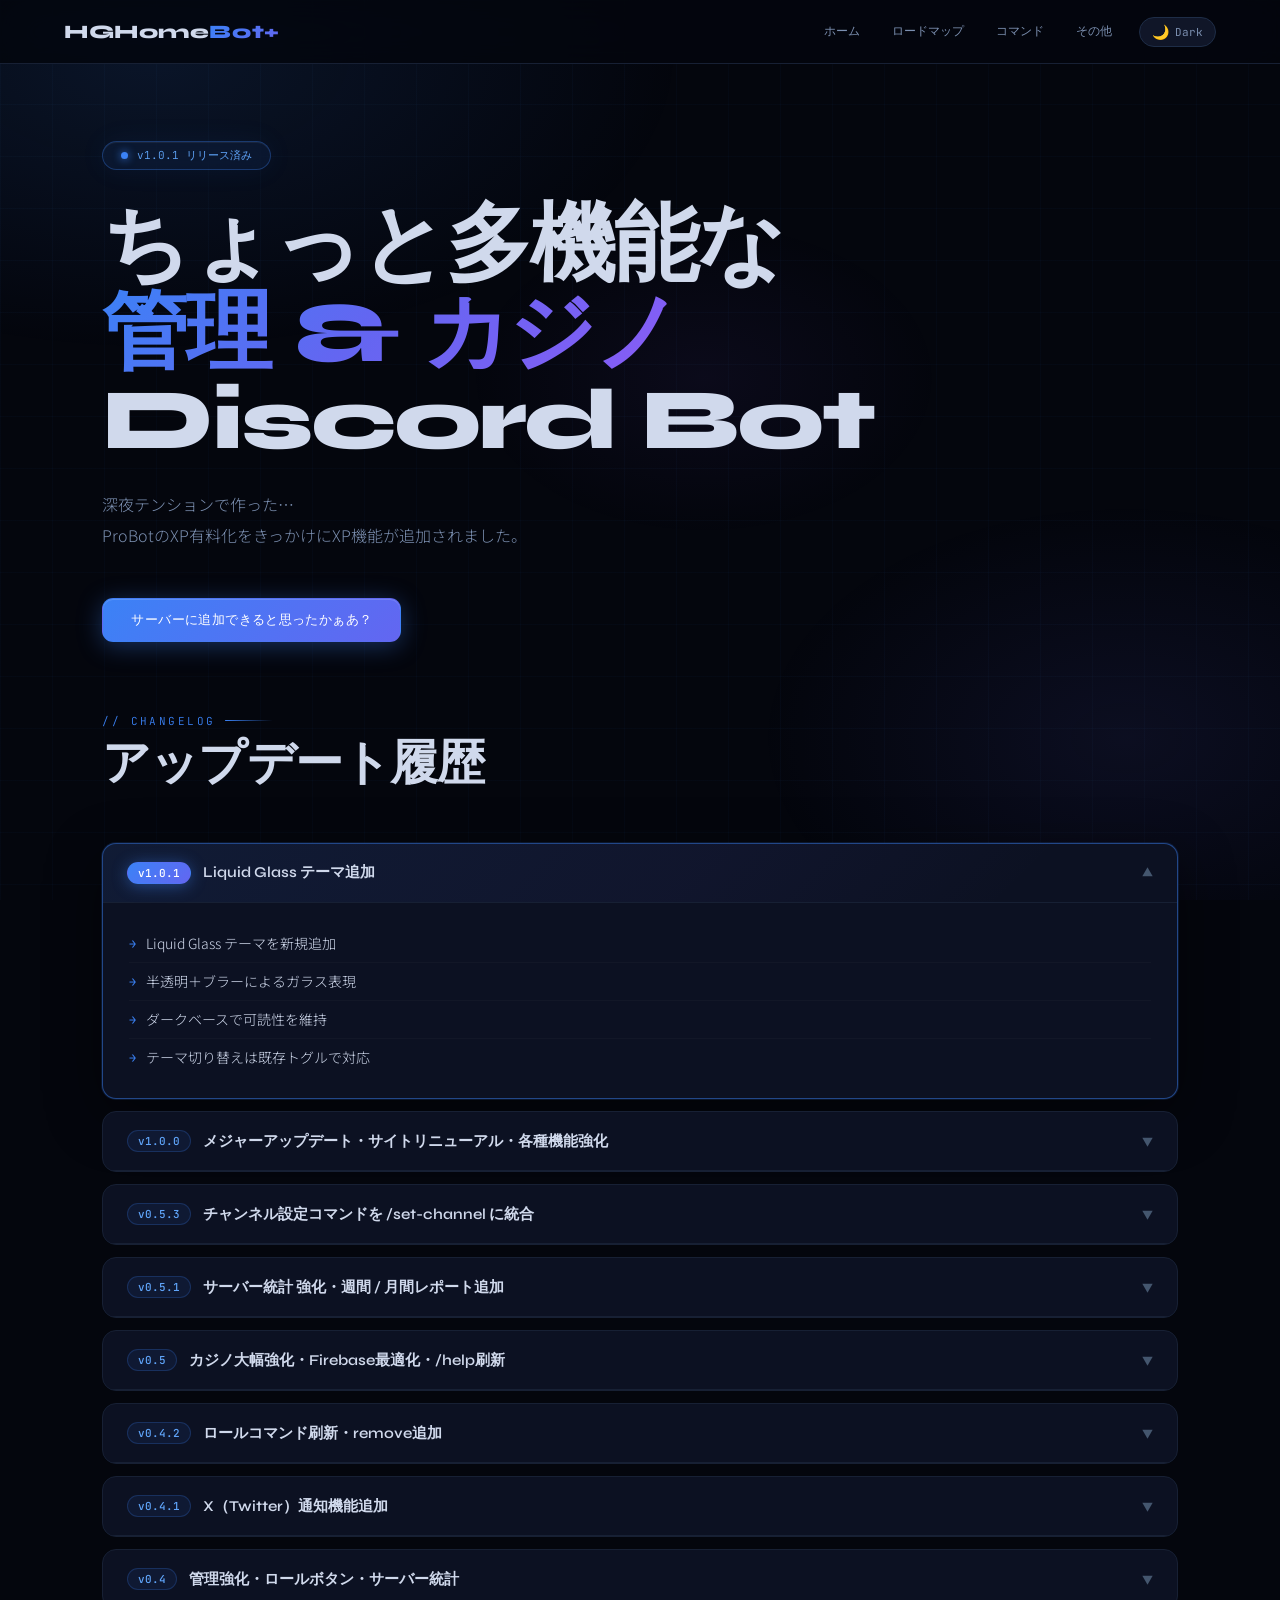
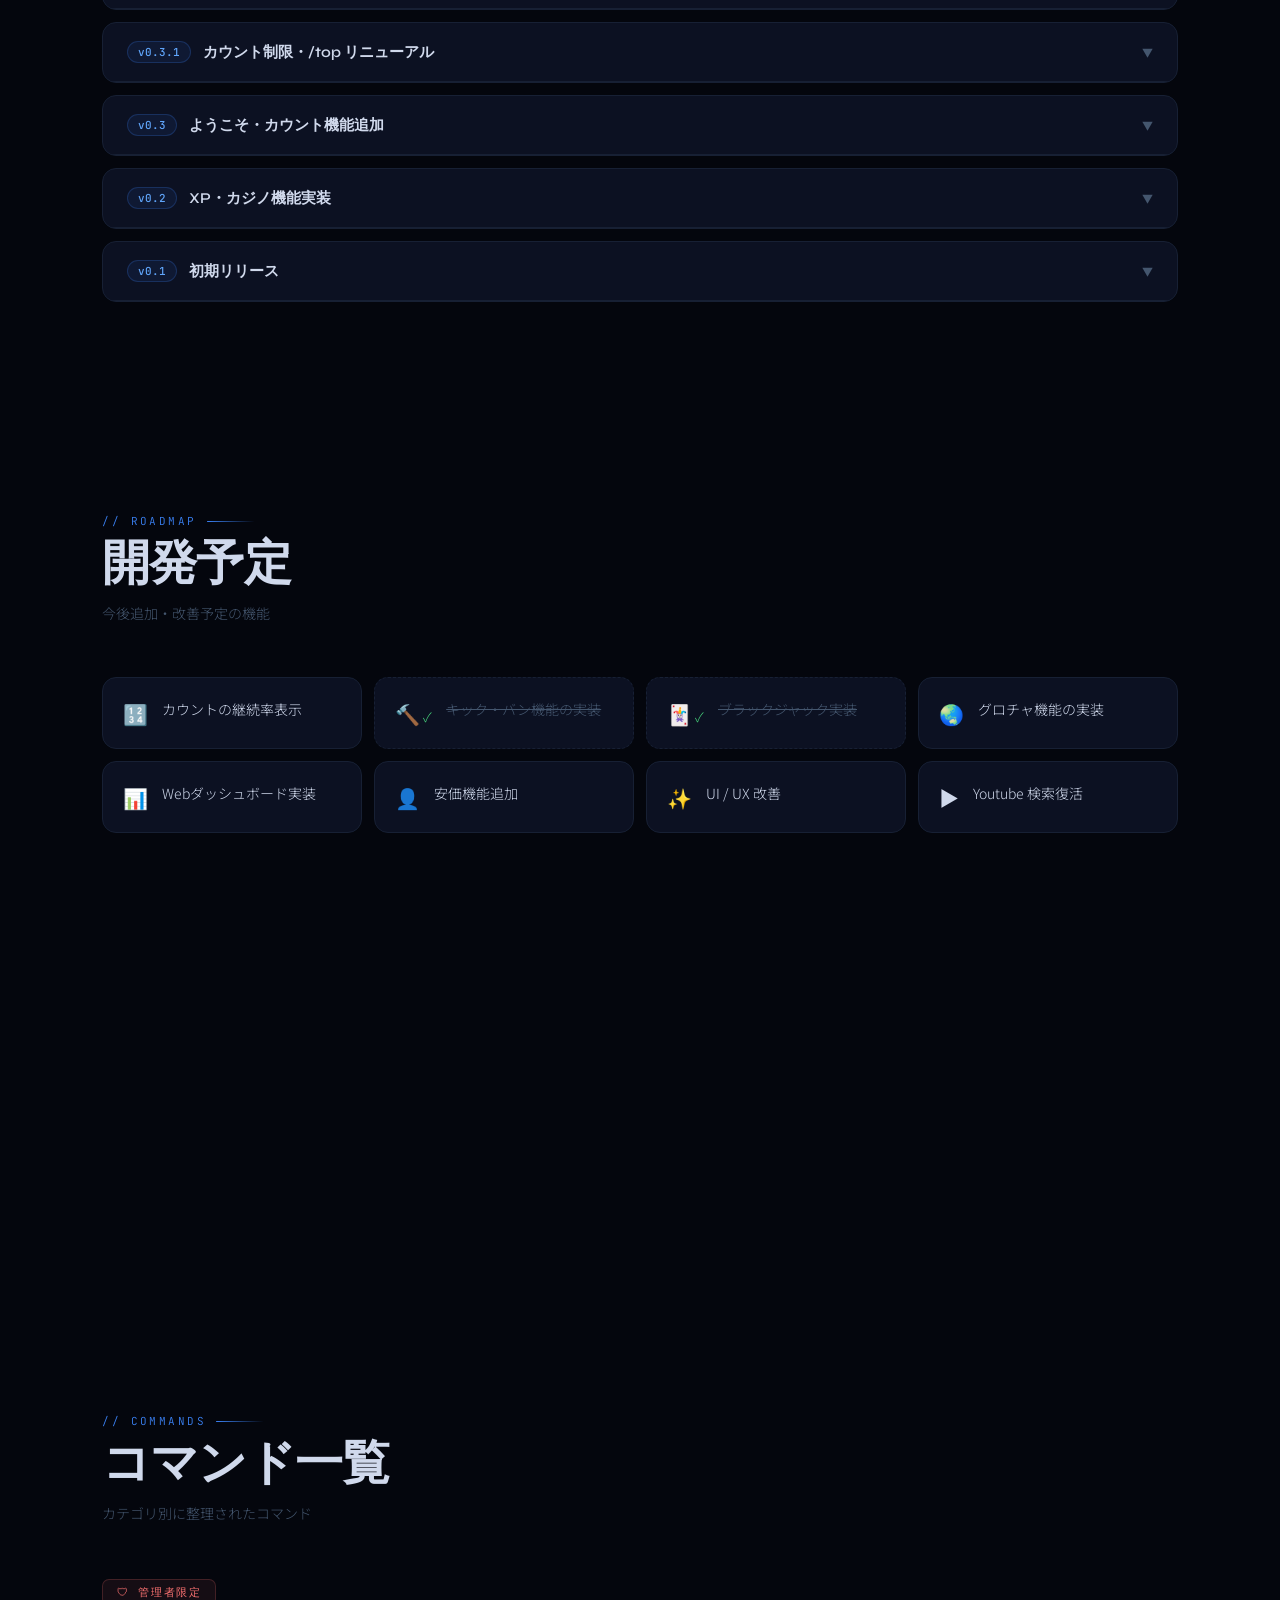
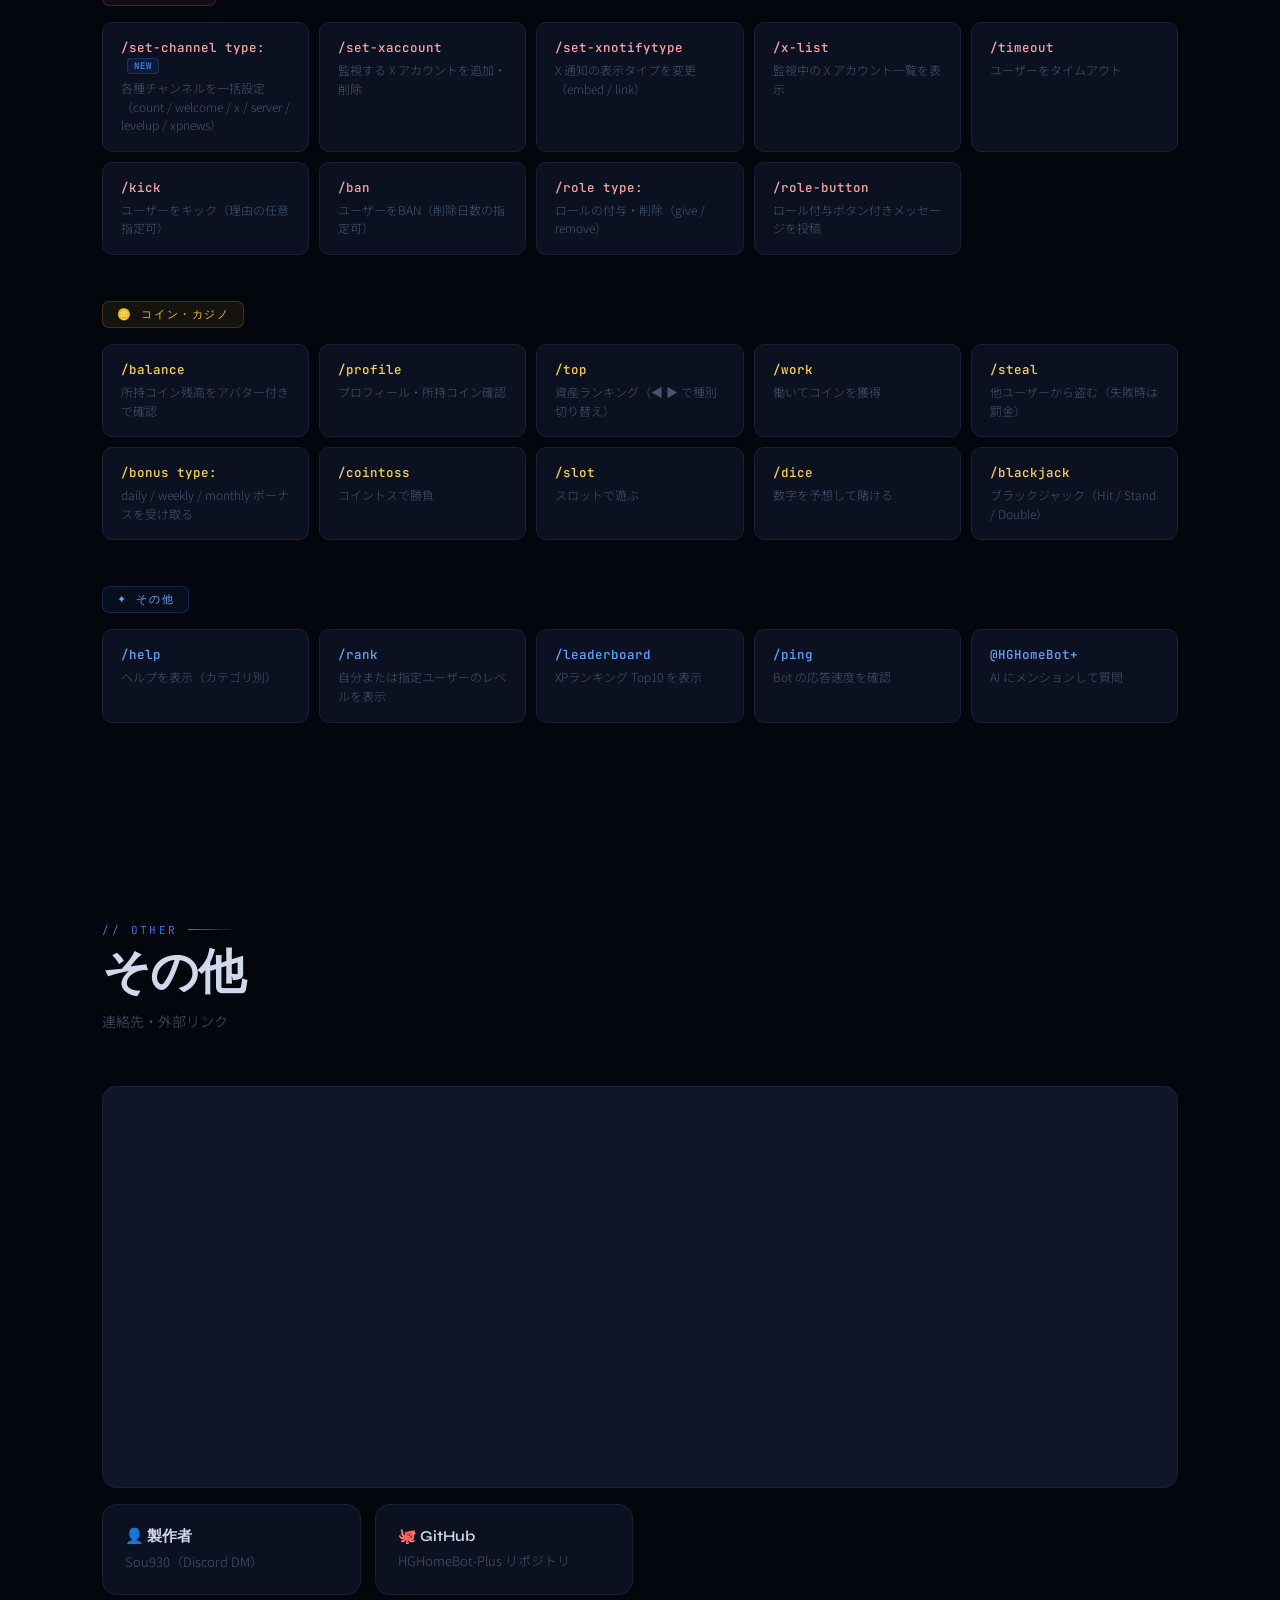
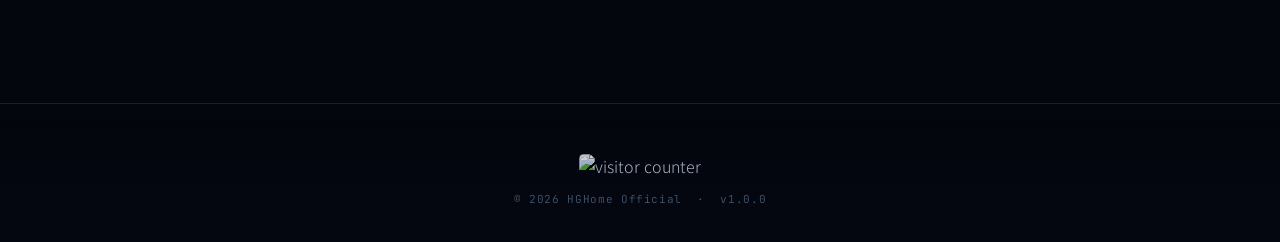
==== commit 54efb0a6: "Update index.html" ====
--- a/web/index.html
+++ b/web/index.html
@@ -54,7 +54,7 @@
   <div class="fade-in">
     <div class="hero-badge">
       <span class="hero-badge-dot"></span>
-      v1.0.0 リリース済み
+      v1.0.1 リリース済み
     </div>
     <h1 class="hero-title">
       ちょっと多機能な<br>
@@ -73,12 +73,27 @@
     <div class="section-header fade-in">
       <div class="section-label">// changelog</div>
       <h2>アップデート履歴</h2>
-    </div>
-
-    <!-- v1.0.0 LATEST -->
-    <div class="update-card latest open fade-in">
-      <div class="update-header" onclick="toggleUpdate(this)">
-        <span class="version-tag new">v1.0.0</span>
+    </div> 
+    
+    <div class="update-card latest open fade-in"> 
+      <div class="update-header" onclick="toggleUpdate(this)">
+        <span class="version-tag new">v1.0.1</span>        
+        <h3>Liquid Glass テーマ追加</h3>  
+        <span class="chevron">▼</span>
+      </div>
+      <div class="update-body">
+        <ul class="update-list">
+          <li>Liquid Glass テーマを新規追加</li> 
+          <li>半透明＋ブラーによるガラス表現</li>  
+          <li>ダークベースで可読性を維持</li>
+          <li>テーマ切り替えは既存トグルで対応</li>   
+        </ul>
+      </div>
+    </div>
+    
+    <div class="update-card fade-in">
+      <div class="update-header" onclick="toggleUpdate(this)">
+        <span class="version-tag">v1.0.0</span>
         <h3>メジャーアップデート・サイトリニューアル・各種機能強化</h3>
         <span class="chevron">▼</span>
       </div>
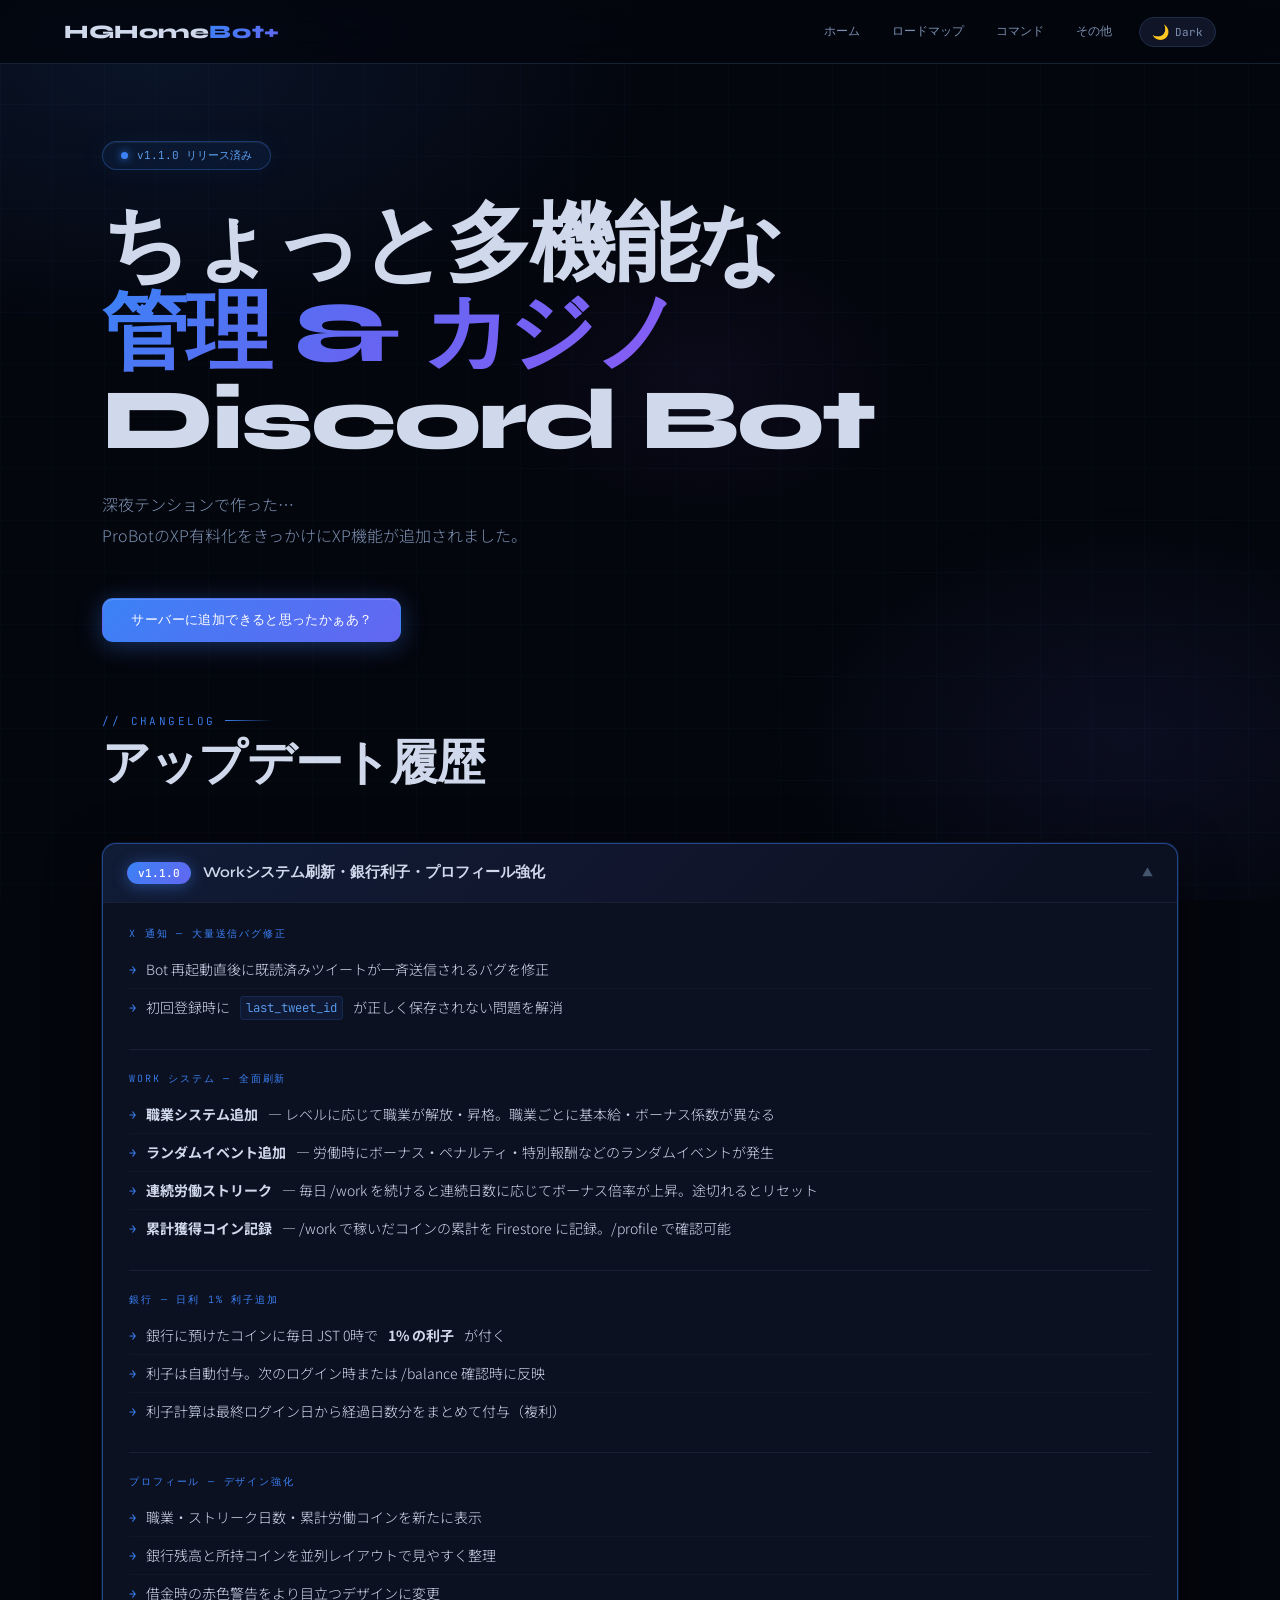
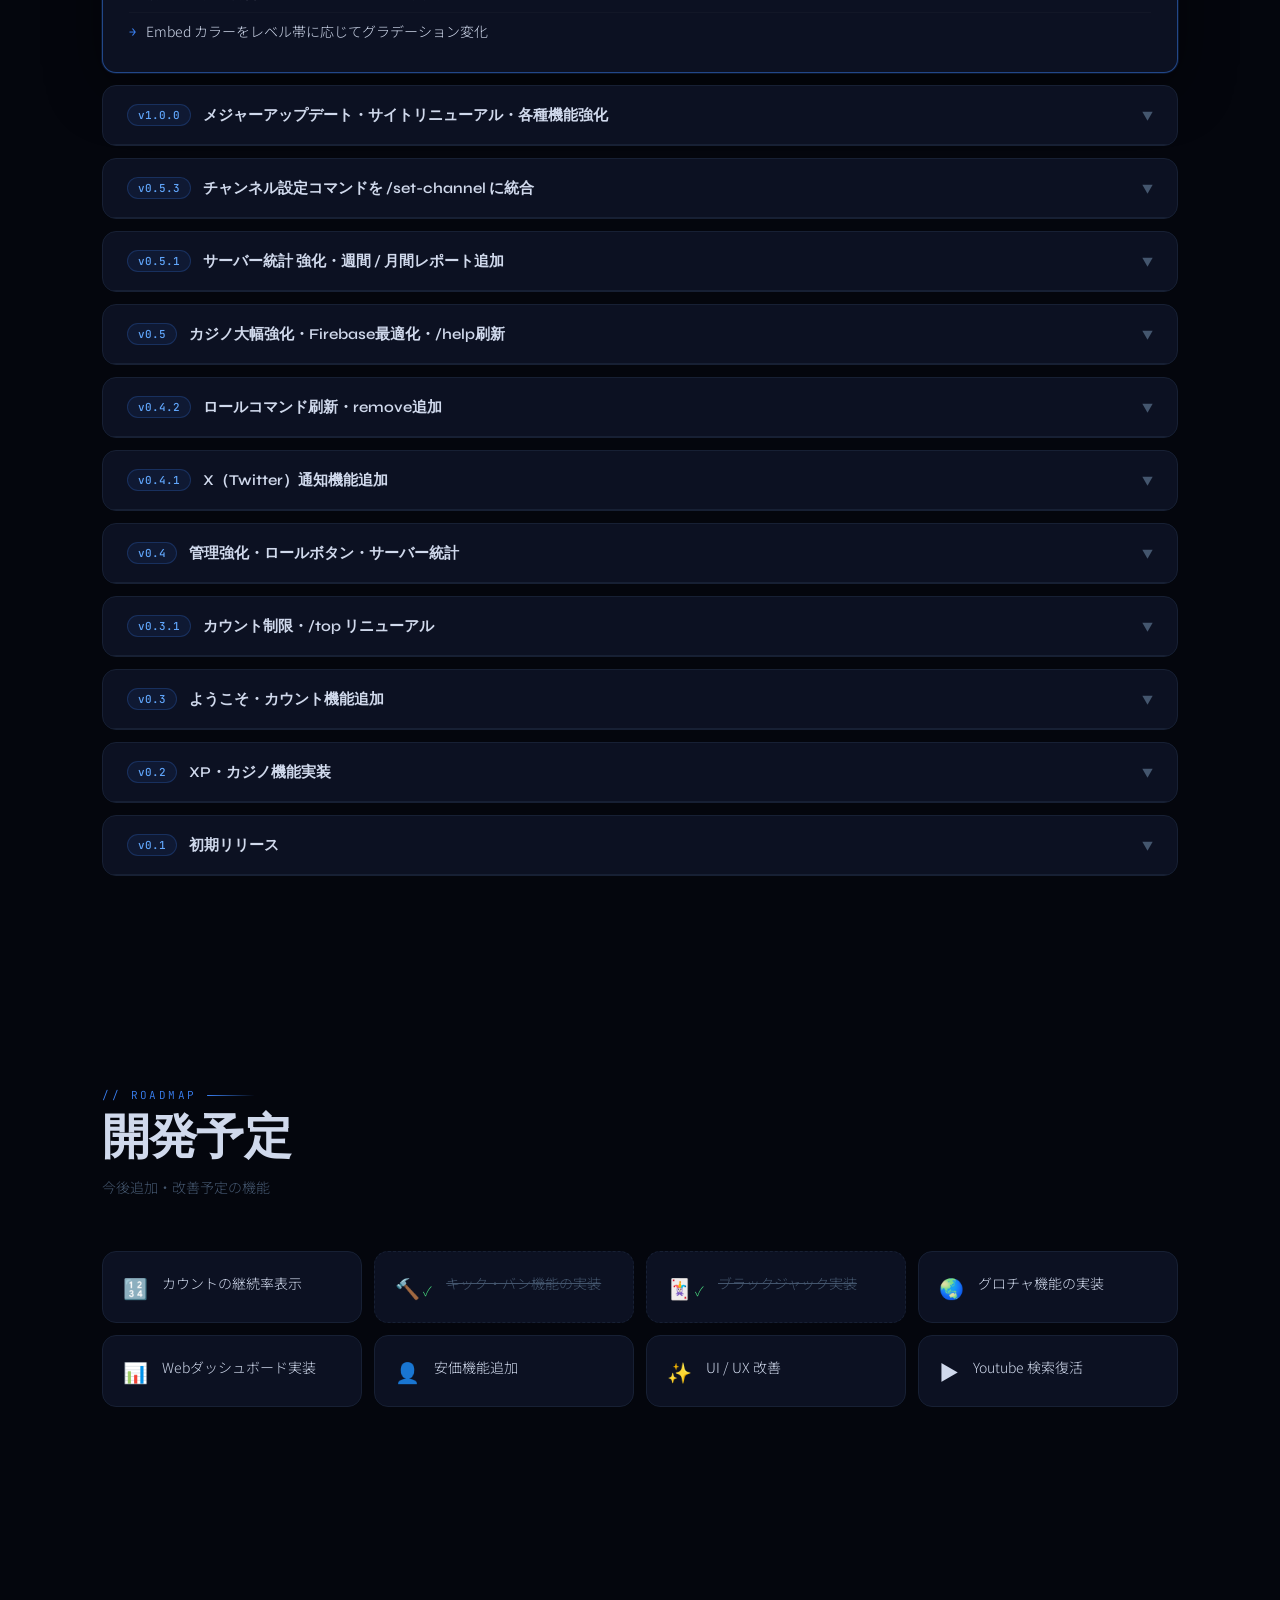
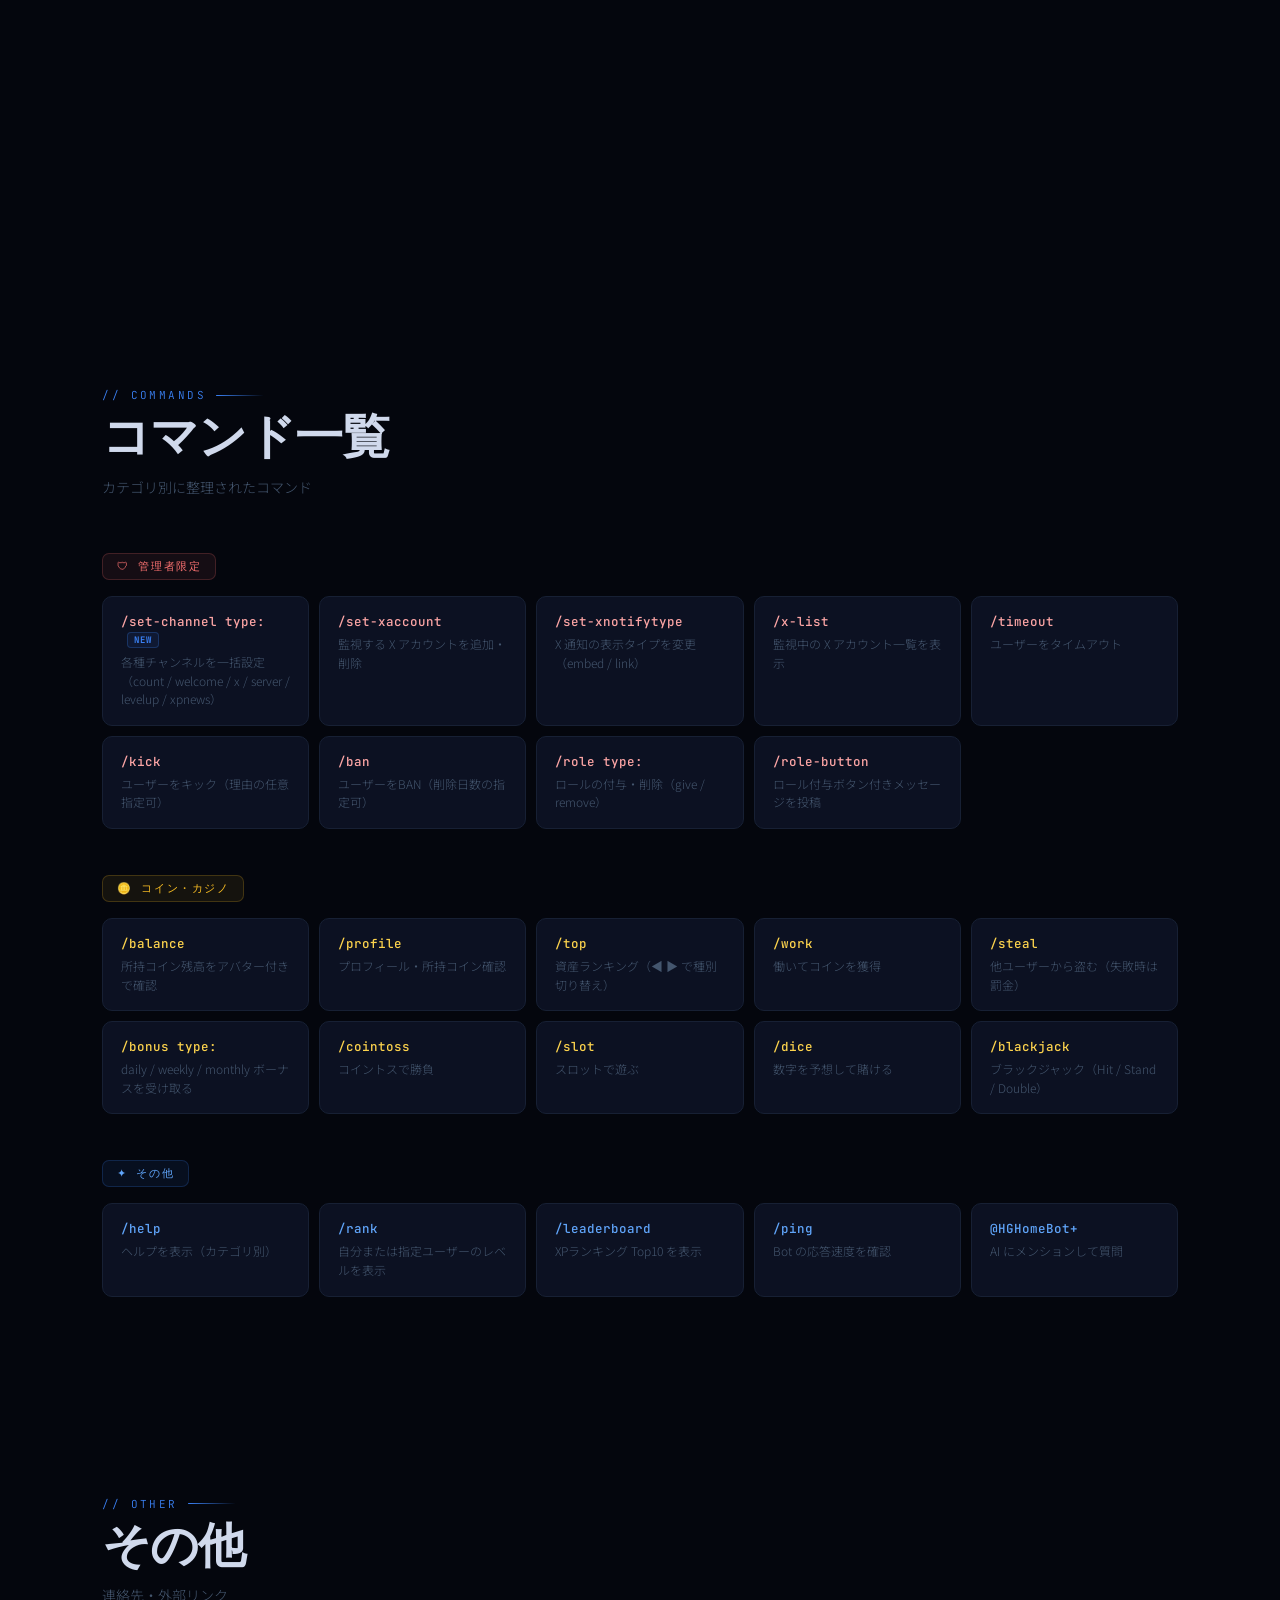
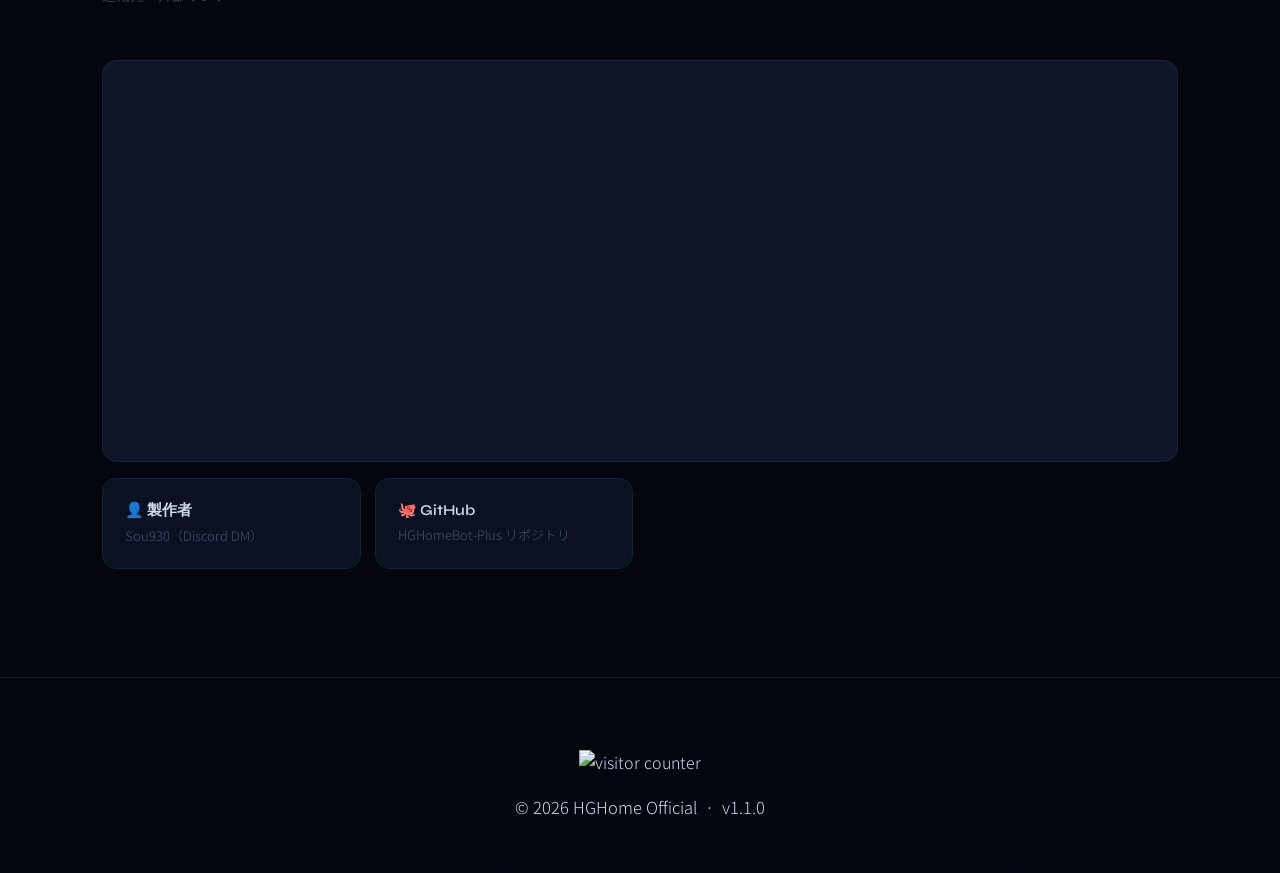
==== commit 14bf9284: "Update index.html" ====
--- a/web/index.html
+++ b/web/index.html
@@ -54,7 +54,7 @@
   <div class="fade-in">
     <div class="hero-badge">
       <span class="hero-badge-dot"></span>
-      v1.0.1 リリース済み
+      v1.1.0 リリース済み
     </div>
     <h1 class="hero-title">
       ちょっと多機能な<br>
@@ -73,24 +73,68 @@
     <div class="section-header fade-in">
       <div class="section-label">// changelog</div>
       <h2>アップデート履歴</h2>
-    </div> 
-    
-    <div class="update-card latest open fade-in"> 
-      <div class="update-header" onclick="toggleUpdate(this)">
-        <span class="version-tag new">v1.0.1</span>        
-        <h3>Liquid Glass テーマ追加</h3>  
-        <span class="chevron">▼</span>
-      </div>
-      <div class="update-body">
-        <ul class="update-list">
-          <li>Liquid Glass テーマを新規追加</li> 
-          <li>半透明＋ブラーによるガラス表現</li>  
-          <li>ダークベースで可読性を維持</li>
-          <li>テーマ切り替えは既存トグルで対応</li>   
-        </ul>
-      </div>
-    </div>
-    
+    </div>
+
+    <!-- v1.1.0 LATEST -->
+    <div class="update-card latest open fade-in">
+      <div class="update-header" onclick="toggleUpdate(this)">
+        <span class="version-tag new">v1.1.0</span>
+        <h3>Workシステム刷新・銀行利子・プロフィール強化</h3>
+        <span class="chevron">▼</span>
+      </div>
+      <div class="update-body">
+
+        <p class="update-img-label">X 通知 — 大量送信バグ修正</p>
+        <ul class="update-list">
+          <li>Bot 再起動直後に既読済みツイートが一斉送信されるバグを修正</li>
+          <li>初回登録時に <code>last_tweet_id</code> が正しく保存されない問題を解消</li>
+        </ul>
+
+        <div class="update-divider"></div>
+
+        <p class="update-img-label">Work システム — 全面刷新</p>
+        <ul class="update-list">
+          <li>
+            <strong>職業システム追加</strong> —
+            レベルに応じて職業が解放・昇格。職業ごとに基本給・ボーナス係数が異なる
+          </li>
+          <li>
+            <strong>ランダムイベント追加</strong> —
+            労働時にボーナス・ペナルティ・特別報酬などのランダムイベントが発生
+          </li>
+          <li>
+            <strong>連続労働ストリーク</strong> —
+            毎日 /work を続けると連続日数に応じてボーナス倍率が上昇。途切れるとリセット
+          </li>
+          <li>
+            <strong>累計獲得コイン記録</strong> —
+            /work で稼いだコインの累計を Firestore に記録。/profile で確認可能
+          </li>
+        </ul>
+
+        <div class="update-divider"></div>
+
+        <p class="update-img-label">銀行 — 日利 1% 利子追加</p>
+        <ul class="update-list">
+          <li>銀行に預けたコインに毎日 JST 0時で <strong>1% の利子</strong> が付く</li>
+          <li>利子は自動付与。次のログイン時または /balance 確認時に反映</li>
+          <li>利子計算は最終ログイン日から経過日数分をまとめて付与（複利）</li>
+        </ul>
+
+        <div class="update-divider"></div>
+
+        <p class="update-img-label">プロフィール — デザイン強化</p>
+        <ul class="update-list">
+          <li>職業・ストリーク日数・累計労働コインを新たに表示</li>
+          <li>銀行残高と所持コインを並列レイアウトで見やすく整理</li>
+          <li>借金時の赤色警告をより目立つデザインに変更</li>
+          <li>Embed カラーをレベル帯に応じてグラデーション変化</li>
+        </ul>
+
+      </div>
+    </div>
+
+    <!-- v1.0.0 -->
     <div class="update-card fade-in">
       <div class="update-header" onclick="toggleUpdate(this)">
         <span class="version-tag">v1.0.0</span>
@@ -103,6 +147,8 @@
           <li>サイトを全面リニューアル。HTML / CSS を完全分離（index.html + style.css）</li>
           <li>ダークモード / ホワイトモード切り替え機能を追加。設定はブラウザに保存（localStorage）</li>
           <li>ナビバーにトグルスイッチ＋絵文字（🌙 / ☀️）を設置。デフォルトはダークモード</li>
+          <li>背景に3層の放射グラデーション mesh を追加し、全体的な視覚演出を強化</li>
+          <li>ヒーロータイトルをグラデーションテキスト化（blue → indigo → violet）</li>
         </ul>
         <div class="update-divider"></div>
         <p class="update-img-label">コマンド一覧をカテゴリ別に分類</p>
@@ -116,11 +162,14 @@
         <ul class="update-list">
           <li>X 通知の URL 変換に <strong>fxtwitter</strong>（fixupx.com）を新たに追加</li>
           <li>/set-xnotifytype で embed / link / fxtwitter の3種類から選択可能に</li>
+          <li>fxtwitter モードでは Discord 上でツイート内容がより正確にプレビュー表示される</li>
         </ul>
         <div class="update-divider"></div>
         <p class="update-img-label">カウント — メッセージ削除対応</p>
         <ul class="update-list">
-          <li>カウントのメッセージも削除してBot再送してくれるように</li>
+          <li>カウントチャンネルで不正なメッセージ（数字・式以外）を自動削除するように</li>
+          <li>間違ったカウントのメッセージも削除してチャンネルをクリーンに保つ</li>
+          <li>連続投稿制限（5回）によるリセット時も該当メッセージを削除</li>
         </ul>
       </div>
     </div>
@@ -574,7 +623,7 @@
       class="counter-img"
     >
   </div>
-  <div class="footer-copy">© 2026 HGHome Official &nbsp;·&nbsp; v1.0.0</div>
+  <div class="footer-copy">© 2026 HGHome Official &nbsp;·&nbsp; v1.1.0</div>
 </footer>
 
 <!-- Lightbox -->
--- a/web/style.css
+++ b/web/style.css
@@ -540,18 +540,37 @@
 .lightbox-close { position: fixed; top: 20px; right: 28px; color: var(--muted); font-size: 28px; cursor: pointer; line-height: 1; transition: color 0.2s; }
 .lightbox-close:hover { color: #fff; }
 
-/* ── Footer ─────────────────────────────────────────── */
+/* ── Footer（1.5倍）────────────────────────────────────────── */
 footer {
-  position: relative; z-index: 1; text-align: center;
-  padding: 48px 20px 36px; border-top: 1px solid var(--border);
-  background: linear-gradient(to bottom, transparent, rgba(59,130,246,0.02));
+  position: relative;
+  z-index: 1;
+  text-align: center;
+  padding: 72px 30px 54px;
+  border-top: 1px solid var(--border);
+  background: linear-gradient(
+    to bottom,
+    transparent,
+    rgba(59,130,246,0.02)
+  );
   transition: border-color var(--t);
 }
-[data-theme="glass"] footer { border-top-color: rgba(255,255,255,0.08); background: linear-gradient(to bottom, transparent, rgba(0,0,0,0.35)); }
-.footer-counter { margin-bottom: 14px; }
-.counter-img { height: 18px; image-rendering: pixelated; border-radius: 5px; opacity: 0.8; transition: opacity 0.25s; vertical-align: middle; }
-.counter-img:hover { opacity: 1; }
-.footer-copy { color: var(--muted); font-family: 'JetBrains Mono', monospace; font-size: 11px; letter-spacing: 0.06em; transition: color var(--t); }
+[data-theme="glass"] footer {
+  border-top-color: rgba(255,255,255,0.08);
+  background: linear-gradient(
+    to bottom,
+    transparent,
+    rgba(0,0,0,0.35)
+  );
+}
+.footer-counter {
+  margin-bottom: 21px; /* 14px ×1.5 */
+}
+.counter-img {
+  height: 27px; /* 18px ×1.5 */
+}
+.footer-copy {
+  font-size: 16.5px; /* 11px ×1.5 */
+}
 
 /* ── Code ───────────────────────────────────────────── */
 code { font-family: 'JetBrains Mono', monospace; font-size: 0.88em; color: var(--accent2); background: var(--glow-soft); padding: 1px 5px; border-radius: 4px; border: 1px solid rgba(59,130,246,0.15); }
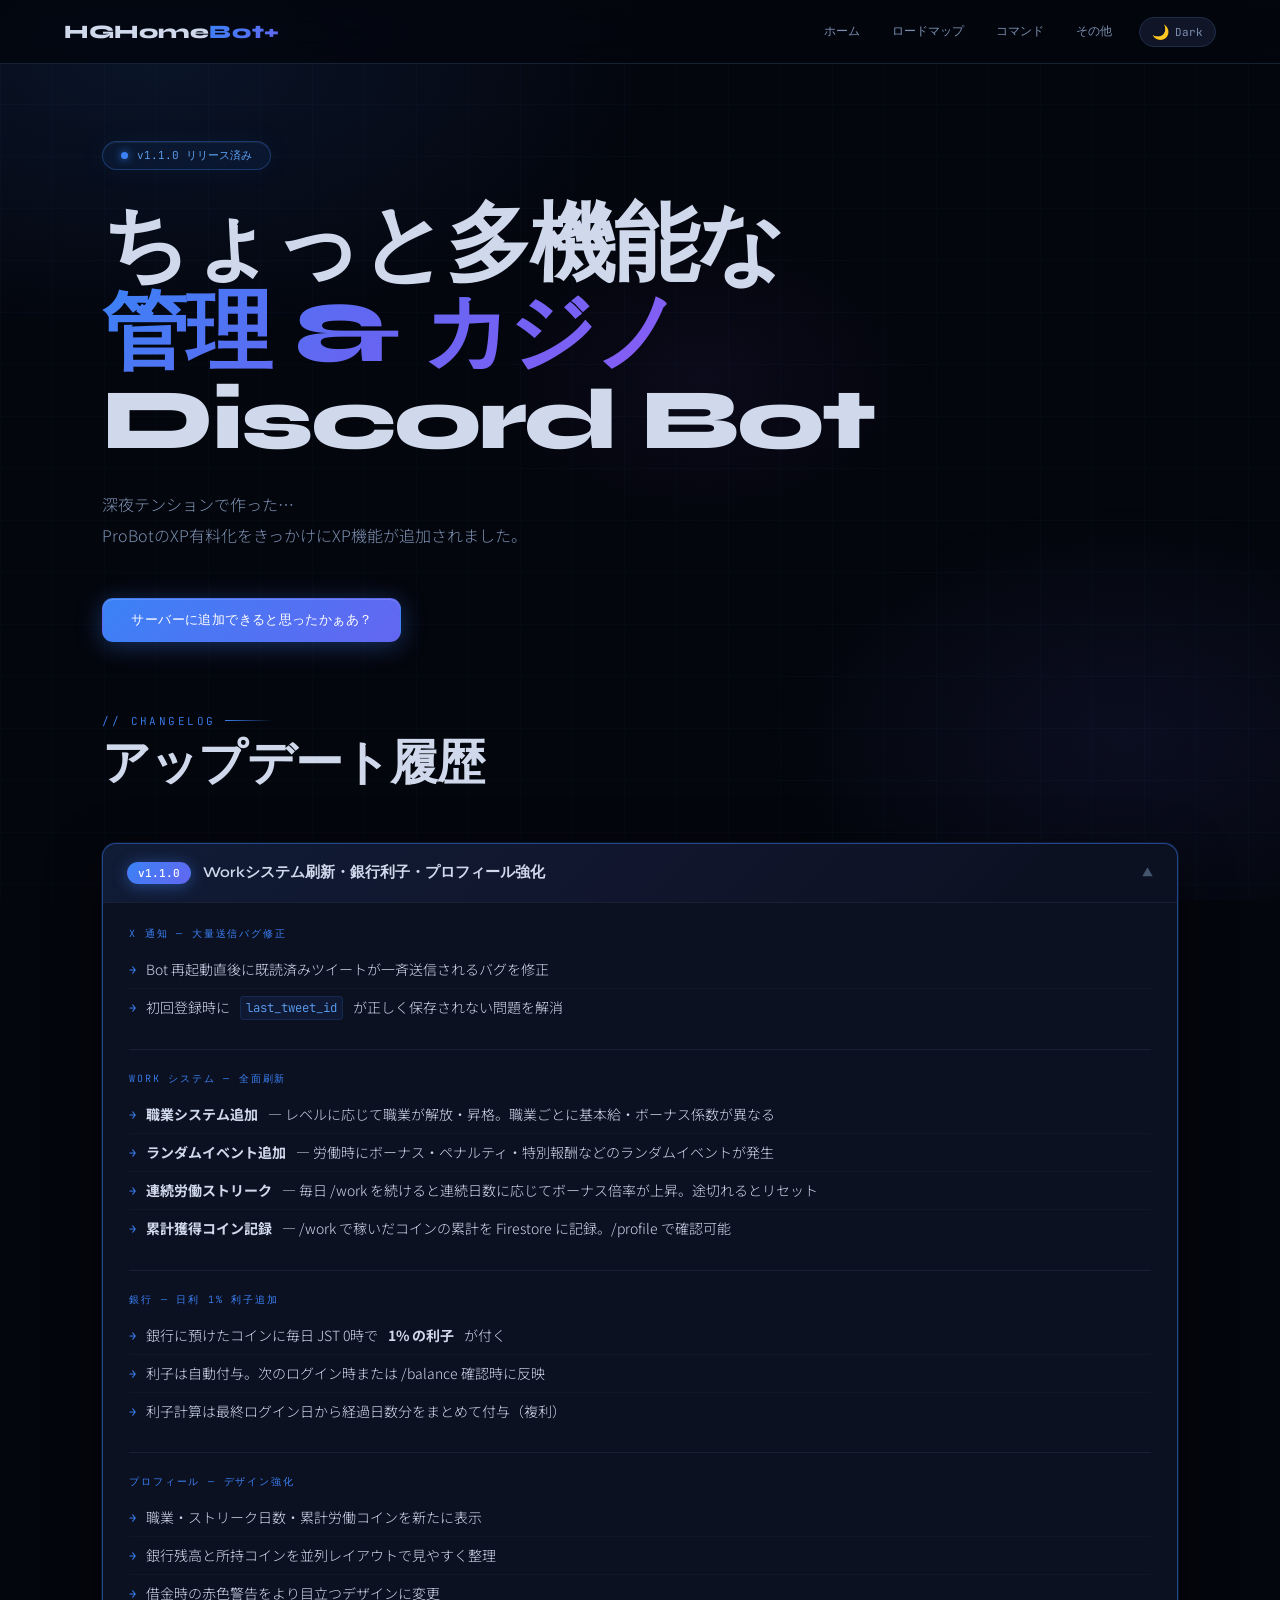
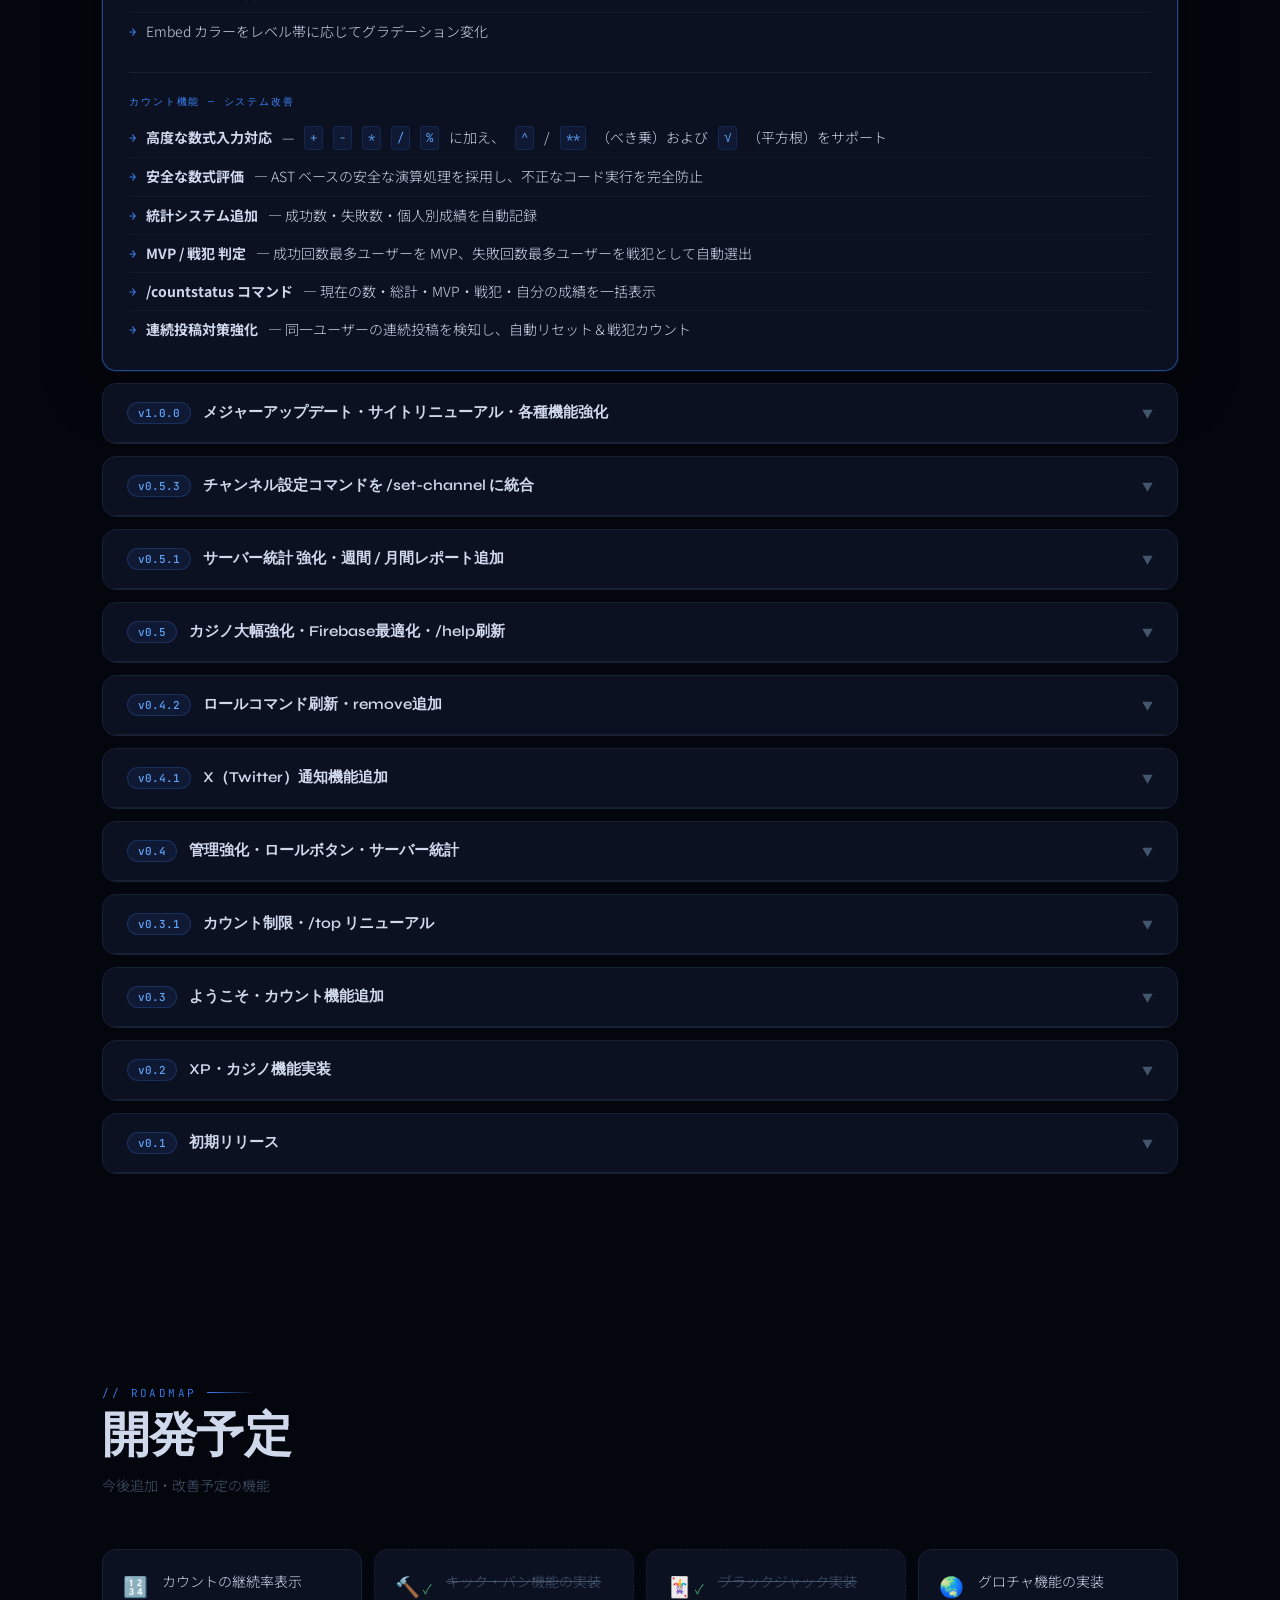
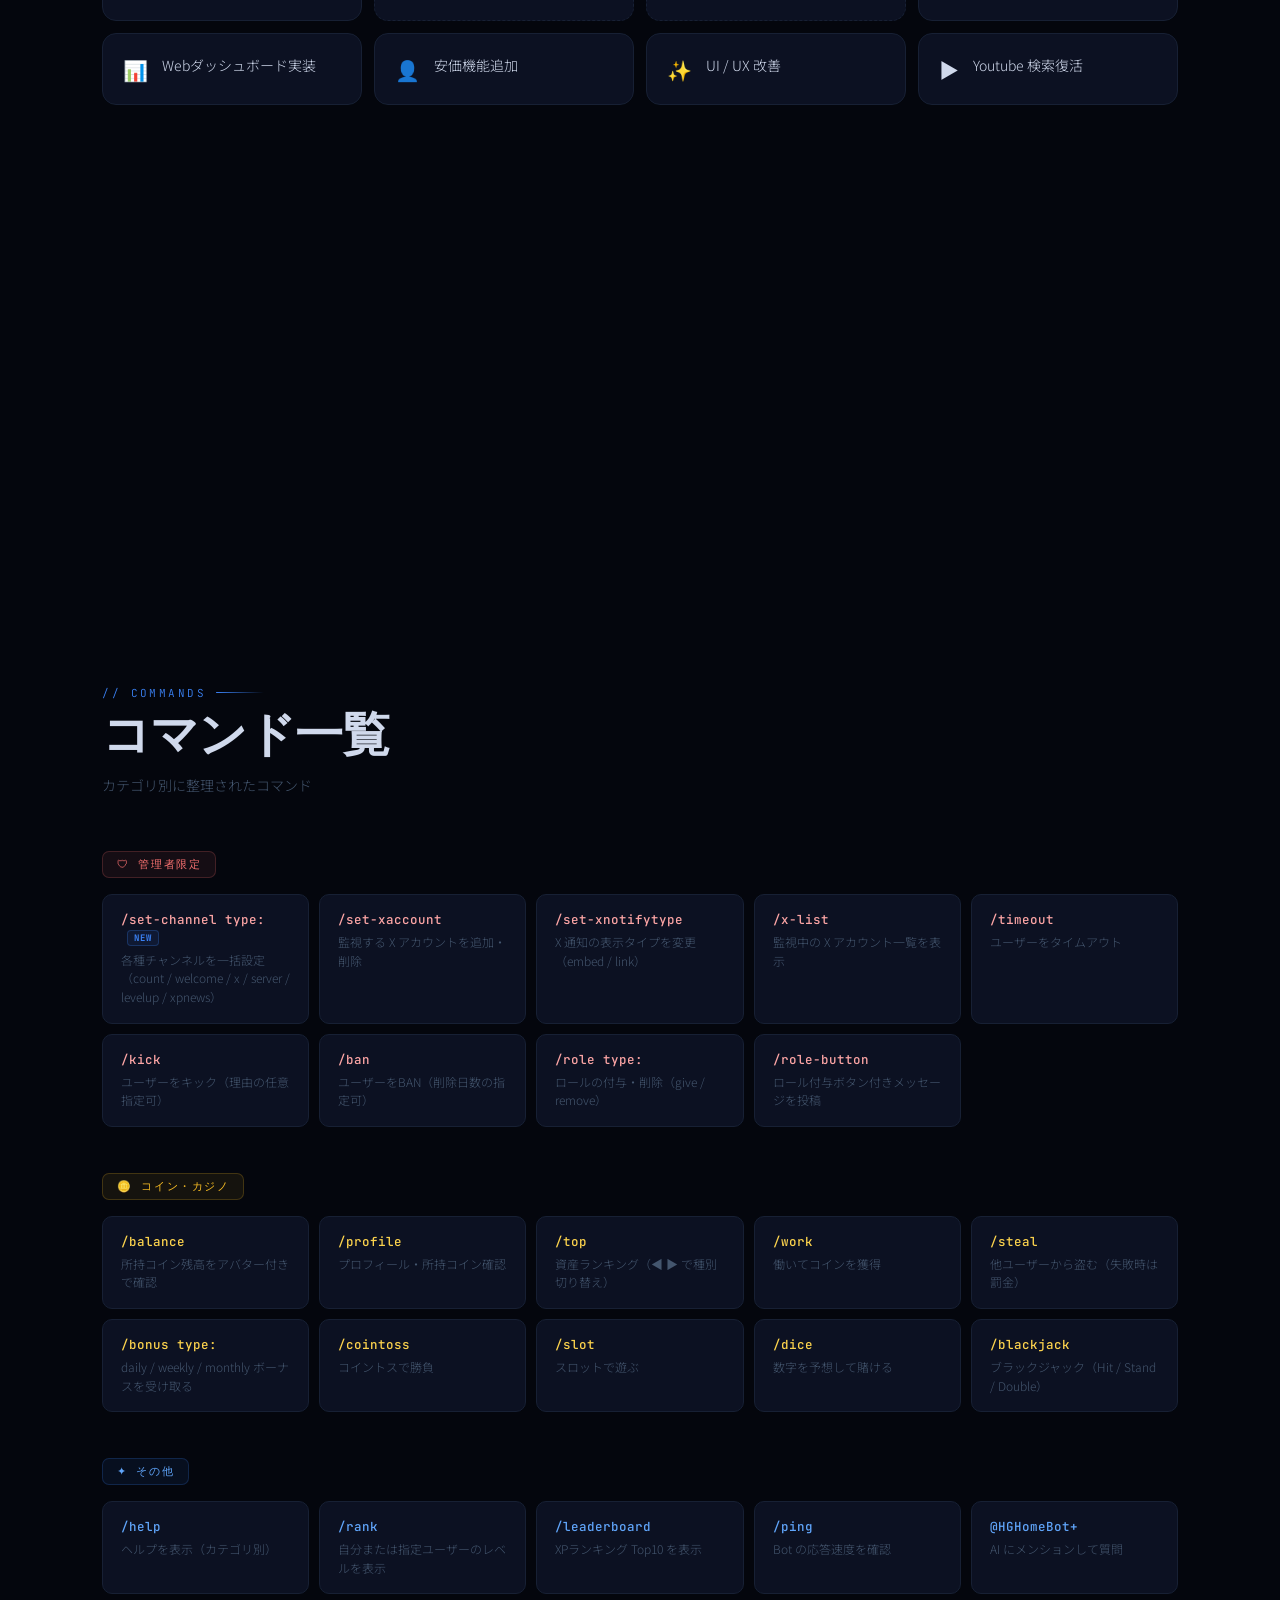
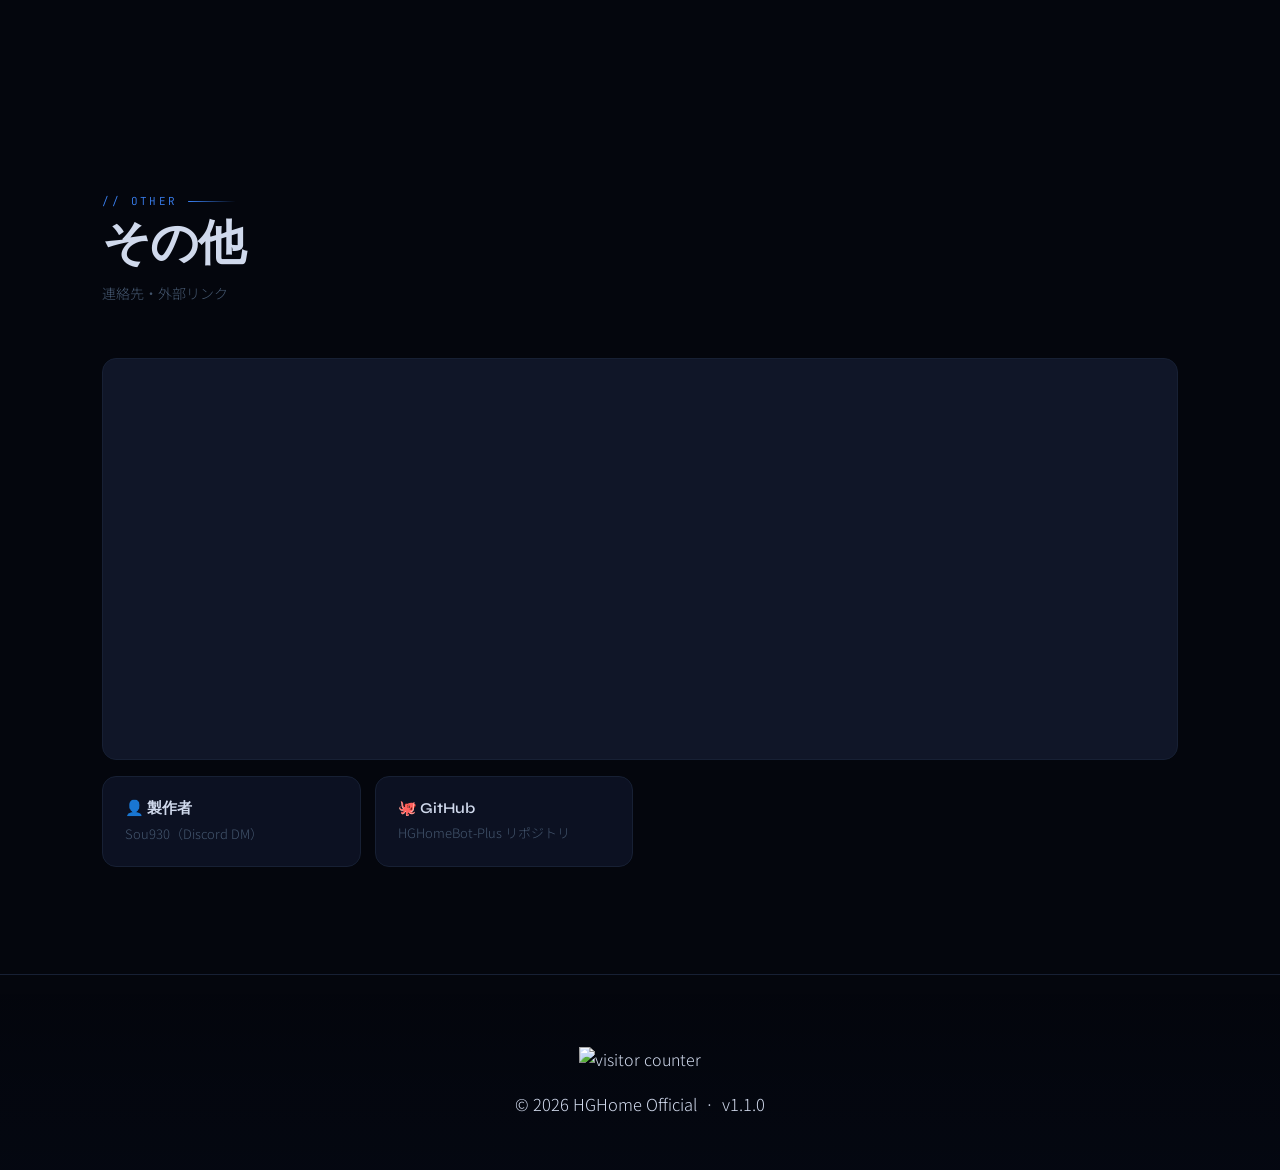
==== commit 1afe3a4a: "Update index.html" ====
--- a/web/index.html
+++ b/web/index.html
@@ -74,66 +74,95 @@
       <div class="section-label">// changelog</div>
       <h2>アップデート履歴</h2>
     </div>
-
-    <!-- v1.1.0 LATEST -->
-    <div class="update-card latest open fade-in">
-      <div class="update-header" onclick="toggleUpdate(this)">
-        <span class="version-tag new">v1.1.0</span>
-        <h3>Workシステム刷新・銀行利子・プロフィール強化</h3>
-        <span class="chevron">▼</span>
-      </div>
-      <div class="update-body">
-
-        <p class="update-img-label">X 通知 — 大量送信バグ修正</p>
-        <ul class="update-list">
-          <li>Bot 再起動直後に既読済みツイートが一斉送信されるバグを修正</li>
-          <li>初回登録時に <code>last_tweet_id</code> が正しく保存されない問題を解消</li>
-        </ul>
-
-        <div class="update-divider"></div>
-
-        <p class="update-img-label">Work システム — 全面刷新</p>
-        <ul class="update-list">
-          <li>
-            <strong>職業システム追加</strong> —
-            レベルに応じて職業が解放・昇格。職業ごとに基本給・ボーナス係数が異なる
-          </li>
-          <li>
-            <strong>ランダムイベント追加</strong> —
-            労働時にボーナス・ペナルティ・特別報酬などのランダムイベントが発生
-          </li>
-          <li>
-            <strong>連続労働ストリーク</strong> —
-            毎日 /work を続けると連続日数に応じてボーナス倍率が上昇。途切れるとリセット
-          </li>
-          <li>
-            <strong>累計獲得コイン記録</strong> —
-            /work で稼いだコインの累計を Firestore に記録。/profile で確認可能
-          </li>
-        </ul>
-
-        <div class="update-divider"></div>
-
-        <p class="update-img-label">銀行 — 日利 1% 利子追加</p>
-        <ul class="update-list">
-          <li>銀行に預けたコインに毎日 JST 0時で <strong>1% の利子</strong> が付く</li>
-          <li>利子は自動付与。次のログイン時または /balance 確認時に反映</li>
-          <li>利子計算は最終ログイン日から経過日数分をまとめて付与（複利）</li>
-        </ul>
-
-        <div class="update-divider"></div>
-
-        <p class="update-img-label">プロフィール — デザイン強化</p>
-        <ul class="update-list">
-          <li>職業・ストリーク日数・累計労働コインを新たに表示</li>
-          <li>銀行残高と所持コインを並列レイアウトで見やすく整理</li>
-          <li>借金時の赤色警告をより目立つデザインに変更</li>
-          <li>Embed カラーをレベル帯に応じてグラデーション変化</li>
-        </ul>
-
-      </div>
-    </div>
-
+      <!-- v1.1.0 LATEST -->
+<div class="update-card latest open fade-in">
+  <div class="update-header" onclick="toggleUpdate(this)">
+    <span class="version-tag new">v1.1.0</span>
+    <h3>Workシステム刷新・銀行利子・プロフィール強化</h3>
+    <span class="chevron">▼</span>
+  </div>
+  <div class="update-body">
+
+    <p class="update-img-label">X 通知 — 大量送信バグ修正</p>
+    <ul class="update-list">
+      <li>Bot 再起動直後に既読済みツイートが一斉送信されるバグを修正</li>
+      <li>初回登録時に <code>last_tweet_id</code> が正しく保存されない問題を解消</li>
+    </ul>
+
+    <div class="update-divider"></div>
+
+    <p class="update-img-label">Work システム — 全面刷新</p>
+    <ul class="update-list">
+      <li>
+        <strong>職業システム追加</strong> —
+        レベルに応じて職業が解放・昇格。職業ごとに基本給・ボーナス係数が異なる
+      </li>
+      <li>
+        <strong>ランダムイベント追加</strong> —
+        労働時にボーナス・ペナルティ・特別報酬などのランダムイベントが発生
+      </li>
+      <li>
+        <strong>連続労働ストリーク</strong> —
+        毎日 /work を続けると連続日数に応じてボーナス倍率が上昇。途切れるとリセット
+      </li>
+      <li>
+        <strong>累計獲得コイン記録</strong> —
+        /work で稼いだコインの累計を Firestore に記録。/profile で確認可能
+      </li>
+    </ul>
+
+    <div class="update-divider"></div>
+
+    <p class="update-img-label">銀行 — 日利 1% 利子追加</p>
+    <ul class="update-list">
+      <li>銀行に預けたコインに毎日 JST 0時で <strong>1% の利子</strong> が付く</li>
+      <li>利子は自動付与。次のログイン時または /balance 確認時に反映</li>
+      <li>利子計算は最終ログイン日から経過日数分をまとめて付与（複利）</li>
+    </ul>
+
+    <div class="update-divider"></div>
+
+    <p class="update-img-label">プロフィール — デザイン強化</p>
+    <ul class="update-list">
+      <li>職業・ストリーク日数・累計労働コインを新たに表示</li>
+      <li>銀行残高と所持コインを並列レイアウトで見やすく整理</li>
+      <li>借金時の赤色警告をより目立つデザインに変更</li>
+      <li>Embed カラーをレベル帯に応じてグラデーション変化</li>
+    </ul>
+
+    <div class="update-divider"></div>
+
+    <p class="update-img-label">カウント機能 — システム改善</p>
+    <ul class="update-list">
+      <li>
+        <strong>高度な数式入力対応</strong> —
+        <code>+</code> <code>-</code> <code>*</code> <code>/</code> <code>%</code> に加え、
+        <code>^</code> / <code>**</code>（べき乗）および <code>√</code>（平方根）をサポート
+      </li>
+      <li>
+        <strong>安全な数式評価</strong> —
+        AST ベースの安全な演算処理を採用し、不正なコード実行を完全防止
+      </li>
+      <li>
+        <strong>統計システム追加</strong> —
+        成功数・失敗数・個人別成績を自動記録
+      </li>
+      <li>
+        <strong>MVP / 戦犯 判定</strong> —
+        成功回数最多ユーザーを MVP、失敗回数最多ユーザーを戦犯として自動選出
+      </li>
+      <li>
+        <strong>/countstatus コマンド</strong> —
+        現在の数・総計・MVP・戦犯・自分の成績を一括表示
+      </li>
+      <li>
+        <strong>連続投稿対策強化</strong> —
+        同一ユーザーの連続投稿を検知し、自動リセット＆戦犯カウント
+      </li>
+    </ul>
+
+  </div>
+</div>
     <!-- v1.0.0 -->
     <div class="update-card fade-in">
       <div class="update-header" onclick="toggleUpdate(this)">
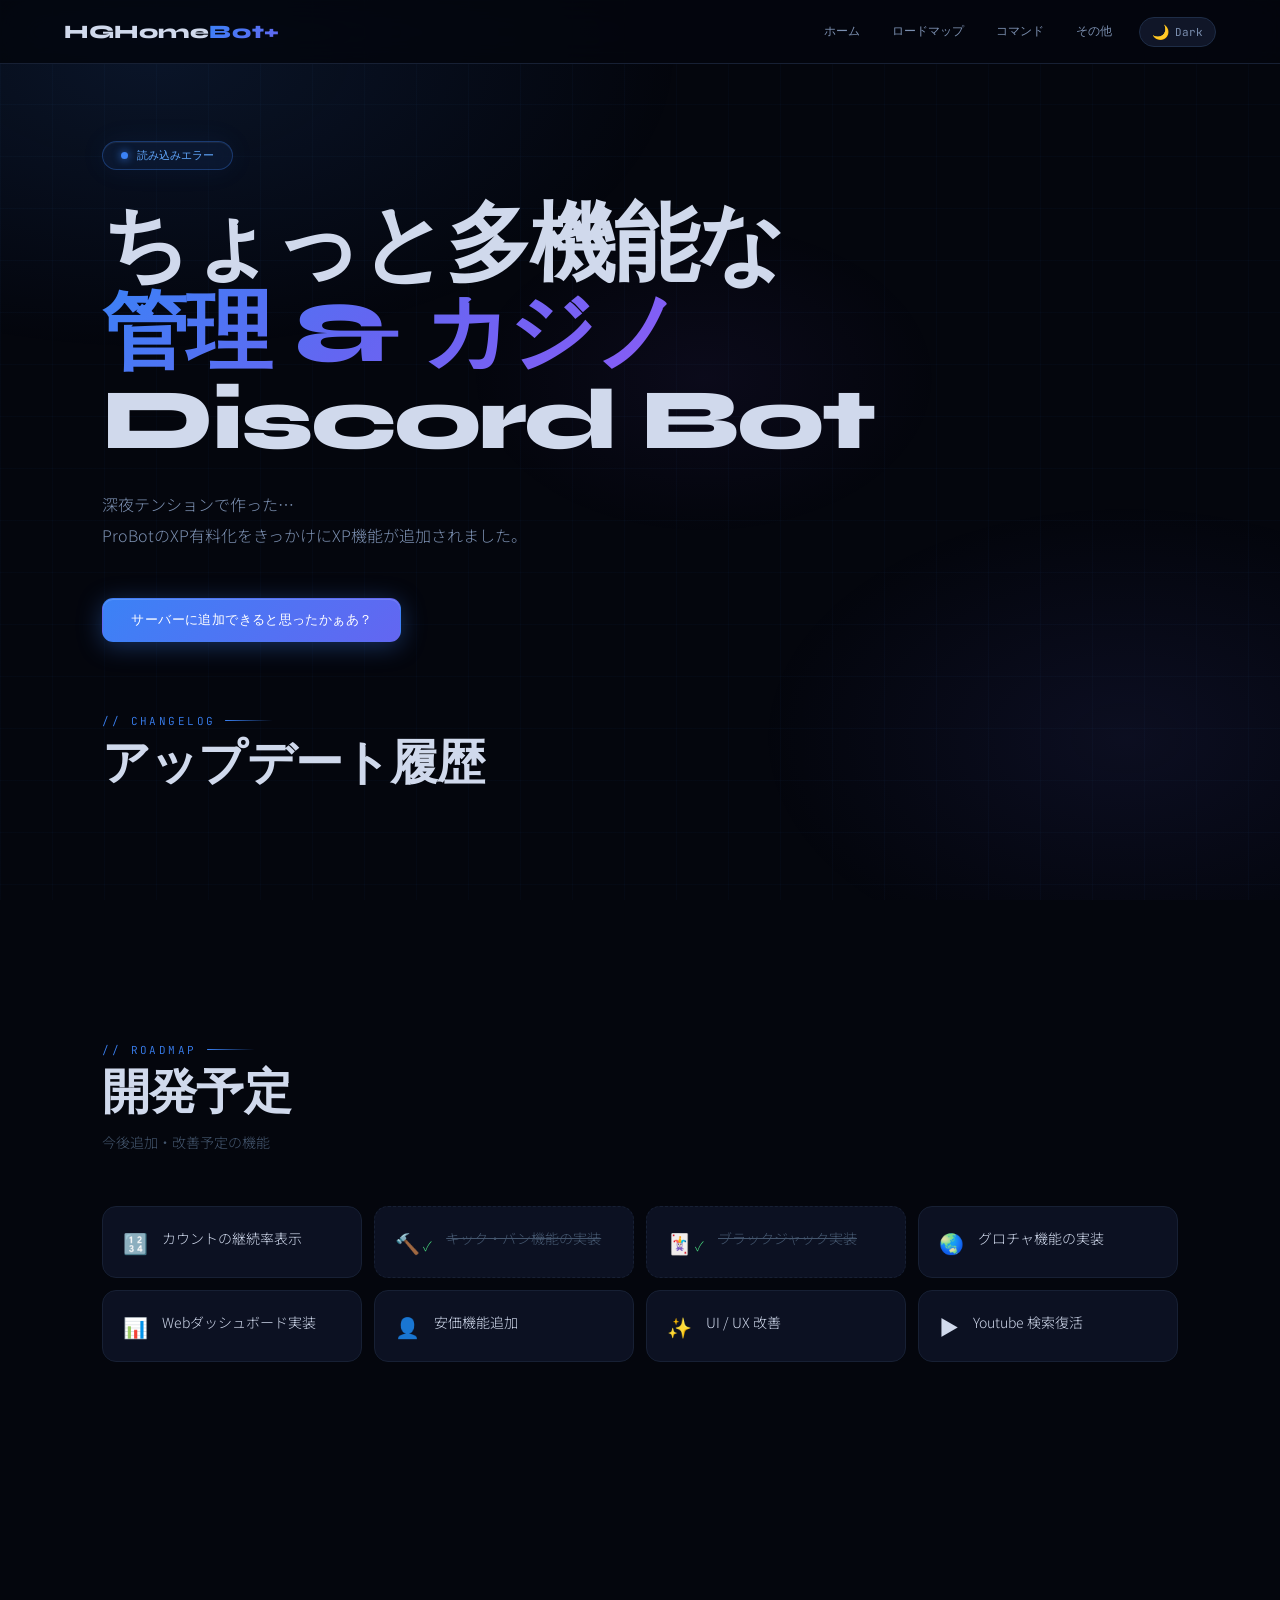
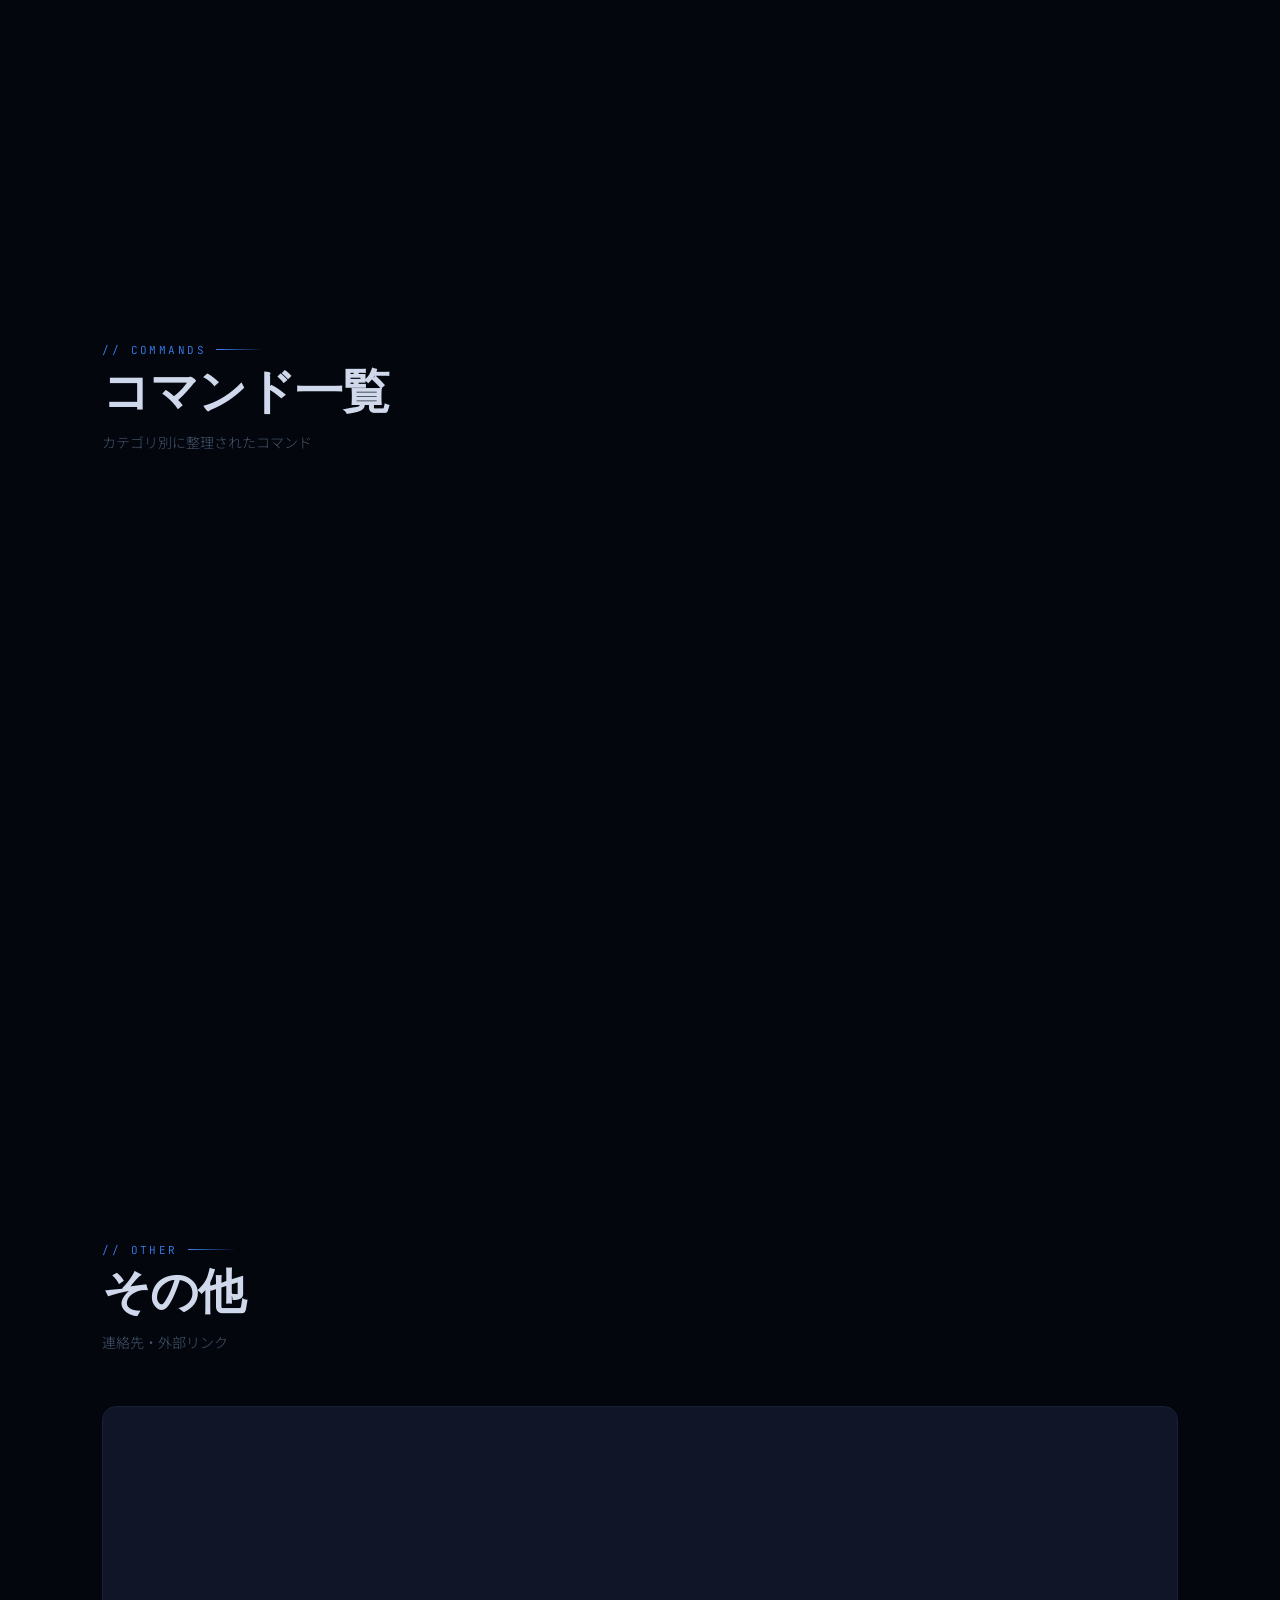
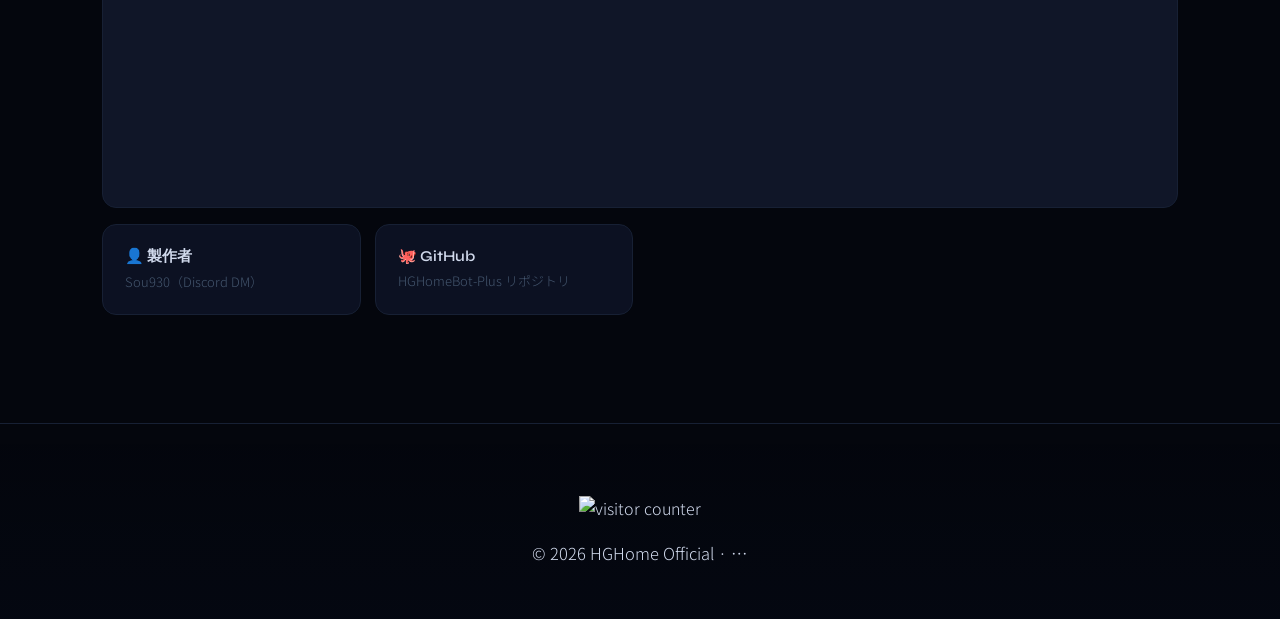
==== commit 1b8a9bbc: "Update index.html" ====
--- a/web/index.html
+++ b/web/index.html
@@ -54,7 +54,7 @@
   <div class="fade-in">
     <div class="hero-badge">
       <span class="hero-badge-dot"></span>
-      v1.1.0 リリース済み
+      <span id="heroBadgeText">読み込み中…</span>
     </div>
     <h1 class="hero-title">
       ちょっと多機能な<br>
@@ -74,395 +74,7 @@
       <div class="section-label">// changelog</div>
       <h2>アップデート履歴</h2>
     </div>
-      <!-- v1.1.0 LATEST -->
-<div class="update-card latest open fade-in">
-  <div class="update-header" onclick="toggleUpdate(this)">
-    <span class="version-tag new">v1.1.0</span>
-    <h3>Workシステム刷新・銀行利子・プロフィール強化</h3>
-    <span class="chevron">▼</span>
-  </div>
-  <div class="update-body">
-
-    <p class="update-img-label">X 通知 — 大量送信バグ修正</p>
-    <ul class="update-list">
-      <li>Bot 再起動直後に既読済みツイートが一斉送信されるバグを修正</li>
-      <li>初回登録時に <code>last_tweet_id</code> が正しく保存されない問題を解消</li>
-    </ul>
-
-    <div class="update-divider"></div>
-
-    <p class="update-img-label">Work システム — 全面刷新</p>
-    <ul class="update-list">
-      <li>
-        <strong>職業システム追加</strong> —
-        レベルに応じて職業が解放・昇格。職業ごとに基本給・ボーナス係数が異なる
-      </li>
-      <li>
-        <strong>ランダムイベント追加</strong> —
-        労働時にボーナス・ペナルティ・特別報酬などのランダムイベントが発生
-      </li>
-      <li>
-        <strong>連続労働ストリーク</strong> —
-        毎日 /work を続けると連続日数に応じてボーナス倍率が上昇。途切れるとリセット
-      </li>
-      <li>
-        <strong>累計獲得コイン記録</strong> —
-        /work で稼いだコインの累計を Firestore に記録。/profile で確認可能
-      </li>
-    </ul>
-
-    <div class="update-divider"></div>
-
-    <p class="update-img-label">銀行 — 日利 1% 利子追加</p>
-    <ul class="update-list">
-      <li>銀行に預けたコインに毎日 JST 0時で <strong>1% の利子</strong> が付く</li>
-      <li>利子は自動付与。次のログイン時または /balance 確認時に反映</li>
-      <li>利子計算は最終ログイン日から経過日数分をまとめて付与（複利）</li>
-    </ul>
-
-    <div class="update-divider"></div>
-
-    <p class="update-img-label">プロフィール — デザイン強化</p>
-    <ul class="update-list">
-      <li>職業・ストリーク日数・累計労働コインを新たに表示</li>
-      <li>銀行残高と所持コインを並列レイアウトで見やすく整理</li>
-      <li>借金時の赤色警告をより目立つデザインに変更</li>
-      <li>Embed カラーをレベル帯に応じてグラデーション変化</li>
-    </ul>
-
-    <div class="update-divider"></div>
-
-    <p class="update-img-label">カウント機能 — システム改善</p>
-    <ul class="update-list">
-      <li>
-        <strong>高度な数式入力対応</strong> —
-        <code>+</code> <code>-</code> <code>*</code> <code>/</code> <code>%</code> に加え、
-        <code>^</code> / <code>**</code>（べき乗）および <code>√</code>（平方根）をサポート
-      </li>
-      <li>
-        <strong>安全な数式評価</strong> —
-        AST ベースの安全な演算処理を採用し、不正なコード実行を完全防止
-      </li>
-      <li>
-        <strong>統計システム追加</strong> —
-        成功数・失敗数・個人別成績を自動記録
-      </li>
-      <li>
-        <strong>MVP / 戦犯 判定</strong> —
-        成功回数最多ユーザーを MVP、失敗回数最多ユーザーを戦犯として自動選出
-      </li>
-      <li>
-        <strong>/countstatus コマンド</strong> —
-        現在の数・総計・MVP・戦犯・自分の成績を一括表示
-      </li>
-      <li>
-        <strong>連続投稿対策強化</strong> —
-        同一ユーザーの連続投稿を検知し、自動リセット＆戦犯カウント
-      </li>
-    </ul>
-
-  </div>
-</div>
-    <!-- v1.0.0 -->
-    <div class="update-card fade-in">
-      <div class="update-header" onclick="toggleUpdate(this)">
-        <span class="version-tag">v1.0.0</span>
-        <h3>メジャーアップデート・サイトリニューアル・各種機能強化</h3>
-        <span class="chevron">▼</span>
-      </div>
-      <div class="update-body">
-        <p class="update-img-label">サイト全面リニューアル</p>
-        <ul class="update-list">
-          <li>サイトを全面リニューアル。HTML / CSS を完全分離（index.html + style.css）</li>
-          <li>ダークモード / ホワイトモード切り替え機能を追加。設定はブラウザに保存（localStorage）</li>
-          <li>ナビバーにトグルスイッチ＋絵文字（🌙 / ☀️）を設置。デフォルトはダークモード</li>
-          <li>背景に3層の放射グラデーション mesh を追加し、全体的な視覚演出を強化</li>
-          <li>ヒーロータイトルをグラデーションテキスト化（blue → indigo → violet）</li>
-        </ul>
-        <div class="update-divider"></div>
-        <p class="update-img-label">コマンド一覧をカテゴリ別に分類</p>
-        <ul class="update-list">
-          <li>🛡 管理者限定 — /set-channel・/timeout・/kick・/ban・/role・/role-button・X系</li>
-          <li>🪙 コイン・カジノ — /balance・/profile・/top・/work・/steal・/bonus・各ゲーム</li>
-          <li>✦ その他 — /help・/rank・/leaderboard・/ping・@メンション</li>
-        </ul>
-        <div class="update-divider"></div>
-        <p class="update-img-label">X 通知 — fxtwitter 対応</p>
-        <ul class="update-list">
-          <li>X 通知の URL 変換に <strong>fxtwitter</strong>（fixupx.com）を新たに追加</li>
-          <li>/set-xnotifytype で embed / link / fxtwitter の3種類から選択可能に</li>
-          <li>fxtwitter モードでは Discord 上でツイート内容がより正確にプレビュー表示される</li>
-        </ul>
-        <div class="update-divider"></div>
-        <p class="update-img-label">カウント — メッセージ削除対応</p>
-        <ul class="update-list">
-          <li>カウントチャンネルで不正なメッセージ（数字・式以外）を自動削除するように</li>
-          <li>間違ったカウントのメッセージも削除してチャンネルをクリーンに保つ</li>
-          <li>連続投稿制限（5回）によるリセット時も該当メッセージを削除</li>
-        </ul>
-      </div>
-    </div>
-
-    <!-- v0.5.3 -->
-    <div class="update-card fade-in">
-      <div class="update-header" onclick="toggleUpdate(this)">
-        <span class="version-tag">v0.5.3</span>
-        <h3>チャンネル設定コマンドを /set-channel に統合</h3>
-        <span class="chevron">▼</span>
-      </div>
-      <div class="update-body">
-        <p class="update-img-label">コマンド整理・統合</p>
-        <ul class="update-list">
-          <li>チャンネル設定系コマンドを <code>/set-channel type:</code> に一本化</li>
-          <li><code>/set_count</code>・<code>/set_welcome</code>・<code>/set-x</code>・<code>/set-server</code>・<code>/set_xp_channel</code>・<code>/set-xpnews</code> を廃止</li>
-          <li>type は <strong>count / welcome / x / server / levelup / xpnews</strong> の 6 種類から選択</li>
-          <li>各 Cog（count・welcome・x_notifier・server・xp）から設定ロジックを分離・setchannel.py に集約</li>
-          <li>コマンド数を削減しつつ機能はそのまま維持</li>
-        </ul>
-        <div class="update-divider"></div>
-        <p class="update-img-label">使い方</p>
-        <ul class="update-list">
-          <li>/set-channel type:count   channel:#ch → カウントチャンネル設定 &amp; カウントリセット</li>
-          <li>/set-channel type:welcome channel:#ch → 入退室通知チャンネル設定</li>
-          <li>/set-channel type:x       channel:#ch → X 通知チャンネル設定</li>
-          <li>/set-channel type:server  channel:#ch → 統計レポートチャンネル設定</li>
-          <li>/set-channel type:levelup channel:#ch → レベルアップ通知チャンネル設定</li>
-          <li>/set-channel type:xpnews  channel:#ch → XP ニュースチャンネル設定</li>
-        </ul>
-      </div>
-    </div>
-
-    <!-- v0.5.1 -->
-    <div class="update-card fade-in">
-      <div class="update-header" onclick="toggleUpdate(this)">
-        <span class="version-tag">v0.5.1</span>
-        <h3>サーバー統計 強化・週間 / 月間レポート追加</h3>
-        <span class="chevron">▼</span>
-      </div>
-      <div class="update-body">
-        <p class="update-img-label">サーバー統計アップデート</p>
-        <ul class="update-list">
-          <li>週間・月間サーバーレポートを自動送信</li>
-          <li>今週 / 今月で一番使われた絵文字ランキングを追加</li>
-          <li>1日あたりの平均メッセージ数を算出・表示</li>
-          <li>今週・今月で最もアクティブだった日を表示</li>
-          <li>リアクション統計を Top3 / Top5 形式で表示</li>
-          <li>既存のデイリーレポートとの互換性を維持</li>
-        </ul>
-        <div class="update-divider"></div>
-        <p class="update-img-label">内部改善</p>
-        <ul class="update-list">
-          <li>日次データを基にした集計ロジックを共通化</li>
-          <li>週間・月間処理を同一コードで管理</li>
-          <li>Firebase 読み取り回数を最小化</li>
-        </ul>
-      </div>
-    </div>
-
-    <!-- v0.5 -->
-    <div class="update-card fade-in">
-      <div class="update-header" onclick="toggleUpdate(this)">
-        <span class="version-tag">v0.5</span>
-        <h3>カジノ大幅強化・Firebase最適化・/help刷新</h3>
-        <span class="chevron">▼</span>
-      </div>
-      <div class="update-body">
-        <p class="update-img-label">カジノ コマンドデザイン リニューアル</p>
-        <div class="update-images update-images--compare" style="margin-bottom:16px;">
-          <div class="compare-wrap">
-            <span class="compare-label">Before</span>
-            <img src="image/casino-old.jpeg" alt="旧カジノデザイン" onclick="openLightbox(this.src)">
-          </div>
-          <div class="compare-wrap">
-            <span class="compare-label">After</span>
-            <img src="image/casino-new.jpeg" alt="新カジノデザイン" onclick="openLightbox(this.src)">
-          </div>
-        </div>
-        <ul class="update-list" style="margin-bottom:20px;">
-          <li>全カジノコマンドの出力を discord.Embed に刷新</li>
-          <li>勝利・敗北・引き分けで色が変化（緑 / 赤 / グレー）</li>
-          <li>/balance コマンドを新たに追加（アバター付き残高表示）</li>
-          <li>ダイスの出目表示を絵文字（⚀〜⚅）に変更</li>
-          <li>最大ベット額（10,000,000コイン）の上限を設定</li>
-        </ul>
-        <div class="update-divider"></div>
-        <p class="update-img-label">ブラックジャック 追加</p>
-        <div class="update-images update-images--single" style="margin-bottom:16px;">
-          <img src="image/blackjack.jpeg" alt="ブラックジャック" onclick="openLightbox(this.src)">
-        </div>
-        <ul class="update-list" style="margin-bottom:20px;">
-          <li>/blackjack コマンドを新規追加</li>
-          <li>Hit / Stand / Double の3択ボタン操作</li>
-          <li>ナチュラルブラックジャックは1.5倍払い（ベット×2.5）</li>
-          <li>ディーラーは17以上になるまで自動ドロー</li>
-          <li>引き分け時はベット返却、60秒無操作でボタン自動無効化</li>
-          <li>他ユーザーによるボタン操作を弾く処理を実装</li>
-        </ul>
-        <div class="update-divider"></div>
-        <p class="update-img-label">Firebase 無料枠 対策</p>
-        <ul class="update-list" style="margin-bottom:20px;">
-          <li>Firestore Transaction に移行し競合状態を解消</li>
-          <li>asyncio.to_thread でラップし非同期処理を正規化</li>
-          <li>不要な二重アクセスを削減、読み取り数を最小化</li>
-          <li>カジノコマンドのコイン操作を共通ヘルパーに集約</li>
-        </ul>
-        <div class="update-divider"></div>
-        <p class="update-img-label">/help コマンド 刷新 / /ping 追加</p>
-        <ul class="update-list">
-          <li>カテゴリ別（管理 / カジノ / レベル / X通知 / その他）に整理</li>
-          <li>各コマンドに簡易説明と使用例を追記</li>
-          <li>/ping で応答速度を確認可能に</li>
-        </ul>
-      </div>
-    </div>
-
-    <!-- v0.4.2 -->
-    <div class="update-card fade-in">
-      <div class="update-header" onclick="toggleUpdate(this)">
-        <span class="version-tag">v0.4.2</span>
-        <h3>ロールコマンド刷新・remove追加</h3>
-        <span class="chevron">▼</span>
-      </div>
-      <div class="update-body">
-        <ul class="update-list">
-          <li>/giverole を /role type: に統合・刷新</li>
-          <li>type は give（付与）/ remove（削除）から選択</li>
-          <li>ロールの付与・削除をひとつのコマンドで管理できるように</li>
-        </ul>
-      </div>
-    </div>
-
-    <!-- v0.4.1 -->
-    <div class="update-card fade-in">
-      <div class="update-header" onclick="toggleUpdate(this)">
-        <span class="version-tag">v0.4.1</span>
-        <h3>X（Twitter）通知機能追加</h3>
-        <span class="chevron">▼</span>
-      </div>
-      <div class="update-body">
-        <ul class="update-list">
-          <li>Nitter RSS を利用した新着ポスト通知を実装（APIキー不要）</li>
-          <li>/set-xaccount username: で監視アカウントを追加・削除（トグル式）</li>
-          <li>/x-list で監視中アカウントと設定を一覧表示</li>
-          <li>5分ごとに自動チェック、複数インスタンスへのフォールバック対応</li>
-          <li>RT・リプライ・新規ポストを色分けで識別（embed モード）</li>
-        </ul>
-      </div>
-    </div>
-
-    <!-- v0.4 -->
-    <div class="update-card fade-in">
-      <div class="update-header" onclick="toggleUpdate(this)">
-        <span class="version-tag">v0.4</span>
-        <h3>管理強化・ロールボタン・サーバー統計</h3>
-        <span class="chevron">▼</span>
-      </div>
-      <div class="update-body">
-        <p class="update-img-label">管理コマンド</p>
-        <ul class="update-list" style="margin-bottom:20px;">
-          <li>/kick・/ban を追加。理由・削除日数の任意指定に対応</li>
-        </ul>
-        <div class="update-divider"></div>
-        <p class="update-img-label">ロール付与ボタン</p>
-        <ul class="update-list" style="margin-bottom:20px;">
-          <li>/role-button でボタン付きメッセージを投稿（トグル式・永続化対応）</li>
-        </ul>
-        <div class="update-divider"></div>
-        <p class="update-img-label">サーバー統計 / ボーナス統合</p>
-        <ul class="update-list">
-          <li>毎日 JST 0時に前日の統計を自動送信</li>
-          <li>/daily・/weekly・/monthly を /bonus type: に統合</li>
-        </ul>
-      </div>
-    </div>
-
-    <!-- v0.3.1 -->
-    <div class="update-card fade-in">
-      <div class="update-header" onclick="toggleUpdate(this)">
-        <span class="version-tag">v0.3.1</span>
-        <h3>カウント制限・/top リニューアル</h3>
-        <span class="chevron">▼</span>
-      </div>
-      <div class="update-body">
-        <p class="update-img-label">カウント連続投稿制限</p>
-        <div class="update-images update-images--single">
-          <img src="image/count.jpeg" alt="カウント制限" onclick="openLightbox(this.src)">
-        </div>
-        <ul class="update-list" style="margin-bottom:20px;">
-          <li>4回連続で投稿するとカウントが1にリセット</li>
-        </ul>
-        <p class="update-img-label">/top コマンド リニューアル</p>
-        <div class="update-images update-images--compare">
-          <div class="compare-wrap">
-            <span class="compare-label">Before</span>
-            <img src="image/top-old.jpeg" alt="旧 /top" onclick="openLightbox(this.src)">
-          </div>
-          <div class="compare-wrap">
-            <span class="compare-label">After</span>
-            <img src="image/top-new.jpeg" alt="新 /top" onclick="openLightbox(this.src)">
-          </div>
-        </div>
-        <ul class="update-list" style="margin-bottom:20px;">
-          <li>◀ ▶ ボタンでランキング種別を切り替え可能に</li>
-          <li>逆所持金ランキング（ワースト）を追加</li>
-          <li>20秒無操作でボタンが自動無効化</li>
-        </ul>
-        <p class="update-img-label">コイン関連</p>
-        <ul class="update-list">
-          <li>/steal の罰金を「盗む予定だった金額の1/10」に変更</li>
-          <li>/profile で借金時に赤表示・警告を追加</li>
-        </ul>
-      </div>
-    </div>
-
-    <!-- v0.3 -->
-    <div class="update-card fade-in">
-      <div class="update-header" onclick="toggleUpdate(this)">
-        <span class="version-tag">v0.3</span>
-        <h3>ようこそ・カウント機能追加</h3>
-        <span class="chevron">▼</span>
-      </div>
-      <div class="update-body">
-        <ul class="update-list">
-          <li>ようこそ・さようならメッセージを追加</li>
-          <li>カウント機能の追加</li>
-          <li>銀行コマンドに all オプションを追加・手数料を削除</li>
-        </ul>
-      </div>
-    </div>
-
-    <!-- v0.2 -->
-    <div class="update-card fade-in">
-      <div class="update-header" onclick="toggleUpdate(this)">
-        <span class="version-tag">v0.2</span>
-        <h3>XP・カジノ機能実装</h3>
-        <span class="chevron">▼</span>
-      </div>
-      <div class="update-body">
-        <ul class="update-list">
-          <li>XPレベリング機能を実装</li>
-          <li>コイン・カジノ機能を追加</li>
-          <li>Monthly ボーナスを追加</li>
-        </ul>
-      </div>
-    </div>
-
-    <!-- v0.1 -->
-    <div class="update-card fade-in">
-      <div class="update-header" onclick="toggleUpdate(this)">
-        <span class="version-tag">v0.1</span>
-        <h3>初期リリース</h3>
-        <span class="chevron">▼</span>
-      </div>
-      <div class="update-body">
-        <ul class="update-list">
-          <li>Youtube 検索機能</li>
-          <li>ロール付与・タイムアウト</li>
-          <li>チケット・ヘルプ機能</li>
-        </ul>
-      </div>
-    </div>
-
+    <div id="changelog-container"></div>
   </div>
 </section>
 
@@ -492,127 +104,7 @@
     <h2>コマンド一覧</h2>
     <p class="section-desc">カテゴリ別に整理されたコマンド</p>
   </div>
-
-  <div class="command-categories">
-
-    <!-- 管理者限定 -->
-    <div class="fade-in">
-      <div class="cmd-category-label admin">🛡 管理者限定</div>
-      <div class="command-grid">
-        <div class="command-card admin">
-          <div class="command-name">/set-channel type:<span class="tag-new">NEW</span></div>
-          <div class="command-desc">各種チャンネルを一括設定（count / welcome / x / server / levelup / xpnews）</div>
-        </div>
-        <div class="command-card admin">
-          <div class="command-name">/set-xaccount</div>
-          <div class="command-desc">監視する X アカウントを追加・削除</div>
-        </div>
-        <div class="command-card admin">
-          <div class="command-name">/set-xnotifytype</div>
-          <div class="command-desc">X 通知の表示タイプを変更（embed / link）</div>
-        </div>
-        <div class="command-card admin">
-          <div class="command-name">/x-list</div>
-          <div class="command-desc">監視中の X アカウント一覧を表示</div>
-        </div>
-        <div class="command-card admin">
-          <div class="command-name">/timeout</div>
-          <div class="command-desc">ユーザーをタイムアウト</div>
-        </div>
-        <div class="command-card admin">
-          <div class="command-name">/kick</div>
-          <div class="command-desc">ユーザーをキック（理由の任意指定可）</div>
-        </div>
-        <div class="command-card admin">
-          <div class="command-name">/ban</div>
-          <div class="command-desc">ユーザーをBAN（削除日数の指定可）</div>
-        </div>
-        <div class="command-card admin">
-          <div class="command-name">/role type:</div>
-          <div class="command-desc">ロールの付与・削除（give / remove）</div>
-        </div>
-        <div class="command-card admin">
-          <div class="command-name">/role-button</div>
-          <div class="command-desc">ロール付与ボタン付きメッセージを投稿</div>
-        </div>
-      </div>
-    </div>
-
-    <!-- コイン -->
-    <div class="fade-in">
-      <div class="cmd-category-label coin">🪙 コイン・カジノ</div>
-      <div class="command-grid">
-        <div class="command-card coin">
-          <div class="command-name">/balance</div>
-          <div class="command-desc">所持コイン残高をアバター付きで確認</div>
-        </div>
-        <div class="command-card coin">
-          <div class="command-name">/profile</div>
-          <div class="command-desc">プロフィール・所持コイン確認</div>
-        </div>
-        <div class="command-card coin">
-          <div class="command-name">/top</div>
-          <div class="command-desc">資産ランキング（◀ ▶ で種別切り替え）</div>
-        </div>
-        <div class="command-card coin">
-          <div class="command-name">/work</div>
-          <div class="command-desc">働いてコインを獲得</div>
-        </div>
-        <div class="command-card coin">
-          <div class="command-name">/steal</div>
-          <div class="command-desc">他ユーザーから盗む（失敗時は罰金）</div>
-        </div>
-        <div class="command-card coin">
-          <div class="command-name">/bonus type:</div>
-          <div class="command-desc">daily / weekly / monthly ボーナスを受け取る</div>
-        </div>
-        <div class="command-card coin">
-          <div class="command-name">/cointoss</div>
-          <div class="command-desc">コイントスで勝負</div>
-        </div>
-        <div class="command-card coin">
-          <div class="command-name">/slot</div>
-          <div class="command-desc">スロットで遊ぶ</div>
-        </div>
-        <div class="command-card coin">
-          <div class="command-name">/dice</div>
-          <div class="command-desc">数字を予想して賭ける</div>
-        </div>
-        <div class="command-card coin">
-          <div class="command-name">/blackjack</div>
-          <div class="command-desc">ブラックジャック（Hit / Stand / Double）</div>
-        </div>
-      </div>
-    </div>
-
-    <!-- その他 -->
-    <div class="fade-in">
-      <div class="cmd-category-label other">✦ その他</div>
-      <div class="command-grid">
-        <div class="command-card other">
-          <div class="command-name">/help</div>
-          <div class="command-desc">ヘルプを表示（カテゴリ別）</div>
-        </div>
-        <div class="command-card other">
-          <div class="command-name">/rank</div>
-          <div class="command-desc">自分または指定ユーザーのレベルを表示</div>
-        </div>
-        <div class="command-card other">
-          <div class="command-name">/leaderboard</div>
-          <div class="command-desc">XPランキング Top10 を表示</div>
-        </div>
-        <div class="command-card other">
-          <div class="command-name">/ping</div>
-          <div class="command-desc">Bot の応答速度を確認</div>
-        </div>
-        <div class="command-card other">
-          <div class="command-name">@HGHomeBot+</div>
-          <div class="command-desc">AI にメンションして質問</div>
-        </div>
-      </div>
-    </div>
-
-  </div>
+  <div class="command-categories" id="commands-container"></div>
 </section>
 
 <!-- ═══════ OTHER ═══════ -->
@@ -652,7 +144,7 @@
       class="counter-img"
     >
   </div>
-  <div class="footer-copy">© 2026 HGHome Official &nbsp;·&nbsp; v1.1.0</div>
+  <div class="footer-copy" id="footerCopy">© 2026 HGHome Official · …</div>
 </footer>
 
 <!-- Lightbox -->
@@ -662,7 +154,9 @@
 </div>
 
 <script>
-/* ── Theme cycle: dark → light → glass → dark ── */
+/* ═══════════════════════════════════════════
+   Theme
+═══════════════════════════════════════════ */
 const html      = document.documentElement;
 const themeBtn  = document.getElementById('themeBtn');
 const themeIcon = document.getElementById('themeIcon');
@@ -681,20 +175,19 @@
   themeLbl.textContent  = t.label;
   localStorage.setItem('theme', key);
 }
-
 function cycleTheme() {
   const cur = html.getAttribute('data-theme') || 'dark';
   const idx = THEMES.findIndex(x => x.key === cur);
   applyTheme(THEMES[(idx + 1) % THEMES.length].key);
 }
-
 applyTheme(localStorage.getItem('theme') || 'dark');
 themeBtn.addEventListener('click', cycleTheme);
 
-/* ── Hamburger ── */
+/* ═══════════════════════════════════════════
+   Hamburger
+═══════════════════════════════════════════ */
 const hamburger  = document.getElementById('hamburger');
 const mobileMenu = document.getElementById('mobileMenu');
-
 hamburger.addEventListener('click', () => {
   hamburger.classList.toggle('open');
   mobileMenu.classList.toggle('open');
@@ -704,12 +197,16 @@
   mobileMenu.classList.remove('open');
 }
 
-/* ── Accordion ── */
+/* ═══════════════════════════════════════════
+   Accordion
+═══════════════════════════════════════════ */
 function toggleUpdate(header) {
   header.closest('.update-card').classList.toggle('open');
 }
 
-/* ── Lightbox ── */
+/* ═══════════════════════════════════════════
+   Lightbox
+═══════════════════════════════════════════ */
 function openLightbox(src) {
   document.getElementById('lightboxImg').src = src;
   document.getElementById('lightbox').classList.add('active');
@@ -718,7 +215,9 @@
   document.getElementById('lightbox').classList.remove('active');
 }
 
-/* ── Scroll fade ── */
+/* ═══════════════════════════════════════════
+   Scroll fade
+═══════════════════════════════════════════ */
 const observer = new IntersectionObserver((entries) => {
   entries.forEach((e, i) => {
     if (e.isIntersecting) {
@@ -726,7 +225,116 @@
     }
   });
 }, { threshold: 0.08 });
-document.querySelectorAll('.fade-in').forEach(el => observer.observe(el));
+
+function observeAll() {
+  document.querySelectorAll('.fade-in').forEach(el => observer.observe(el));
+}
+
+/* ═══════════════════════════════════════════
+   Builders
+═══════════════════════════════════════════ */
+
+/** セクション内の images ブロックを HTML 文字列で返す */
+function buildImages(images) {
+  if (!images) return '';
+  if (images.type === 'single') {
+    const img = images.items[0];
+    return `<div class="update-images update-images--single" style="margin-bottom:16px;">
+      <img src="${img.src}" alt="${img.alt}" onclick="openLightbox(this.src)">
+    </div>`;
+  }
+  if (images.type === 'compare') {
+    const cols = images.items.map(img => `
+      <div class="compare-wrap">
+        <span class="compare-label">${img.label}</span>
+        <img src="${img.src}" alt="${img.alt}" onclick="openLightbox(this.src)">
+      </div>`).join('');
+    return `<div class="update-images update-images--compare" style="margin-bottom:16px;">${cols}</div>`;
+  }
+  return '';
+}
+
+/** update エントリひとつ分の HTML を返す */
+function buildUpdateCard(u, isFirst) {
+  const latestClass = isFirst ? ' latest' : '';
+  const openClass   = u.open  ? ' open'   : '';
+  const badgeHtml   = u.badge === 'new'
+    ? `<span class="version-tag new">${u.version}</span>`
+    : `<span class="version-tag">${u.version}</span>`;
+
+  const sectionsHtml = u.sections.map((sec, si) => {
+    const divider = si > 0 ? '<div class="update-divider"></div>' : '';
+    const heading = sec.heading
+      ? `<p class="update-img-label">${sec.heading}</p>` : '';
+    const imgs  = buildImages(sec.images || null);
+    const items = sec.items.map(item => `<li>${item}</li>`).join('');
+    const marginStyle = sec.images ? ' style="margin-bottom:20px;"' : '';
+    return `${divider}${heading}${imgs}<ul class="update-list"${marginStyle}>${items}</ul>`;
+  }).join('');
+
+  return `
+<div class="update-card${latestClass}${openClass} fade-in">
+  <div class="update-header" onclick="toggleUpdate(this)">
+    ${badgeHtml}
+    <h3>${u.title}</h3>
+    <span class="chevron">▼</span>
+  </div>
+  <div class="update-body">${sectionsHtml}</div>
+</div>`;
+}
+
+/** コマンドカテゴリひとつ分の HTML を返す */
+function buildCommandCategory(cat) {
+  const cards = cat.entries.map(cmd => {
+    const badge = cmd.badge
+      ? `<span class="tag-new">${cmd.badge}</span>` : '';
+    return `
+    <div class="command-card ${cat.category}">
+      <div class="command-name">${cmd.name}${badge}</div>
+      <div class="command-desc">${cmd.desc}</div>
+    </div>`;
+  }).join('');
+
+  return `
+<div class="fade-in">
+  <div class="cmd-category-label ${cat.category}">${cat.label}</div>
+  <div class="command-grid">${cards}</div>
+</div>`;
+}
+
+/* ═══════════════════════════════════════════
+   Main: fetch index.json and render
+═══════════════════════════════════════════ */
+fetch('index.json')
+  .then(r => r.json())
+  .then(data => {
+    /* hero badge + footer version */
+    document.getElementById('heroBadgeText').textContent = data.meta.hero_badge;
+    document.getElementById('footerCopy').textContent =
+      `© 2026 HGHome Official · ${data.meta.latest_version}`;
+
+    /* changelog */
+    const changelogEl = document.getElementById('changelog-container');
+    changelogEl.innerHTML = data.updates
+      .map((u, i) => buildUpdateCard(u, i === 0))
+      .join('');
+
+    /* commands */
+    const commandsEl = document.getElementById('commands-container');
+    commandsEl.innerHTML = data.commands
+      .map(cat => buildCommandCategory(cat))
+      .join('');
+
+    /* re-observe newly inserted fade-in elements */
+    observeAll();
+  })
+  .catch(err => {
+    console.error('index.json の読み込みに失敗しました:', err);
+    document.getElementById('heroBadgeText').textContent = '読み込みエラー';
+  });
+
+/* 静的な fade-in 要素（ロードマップ等）も監視開始 */
+observeAll();
 </script>
 
 </body>
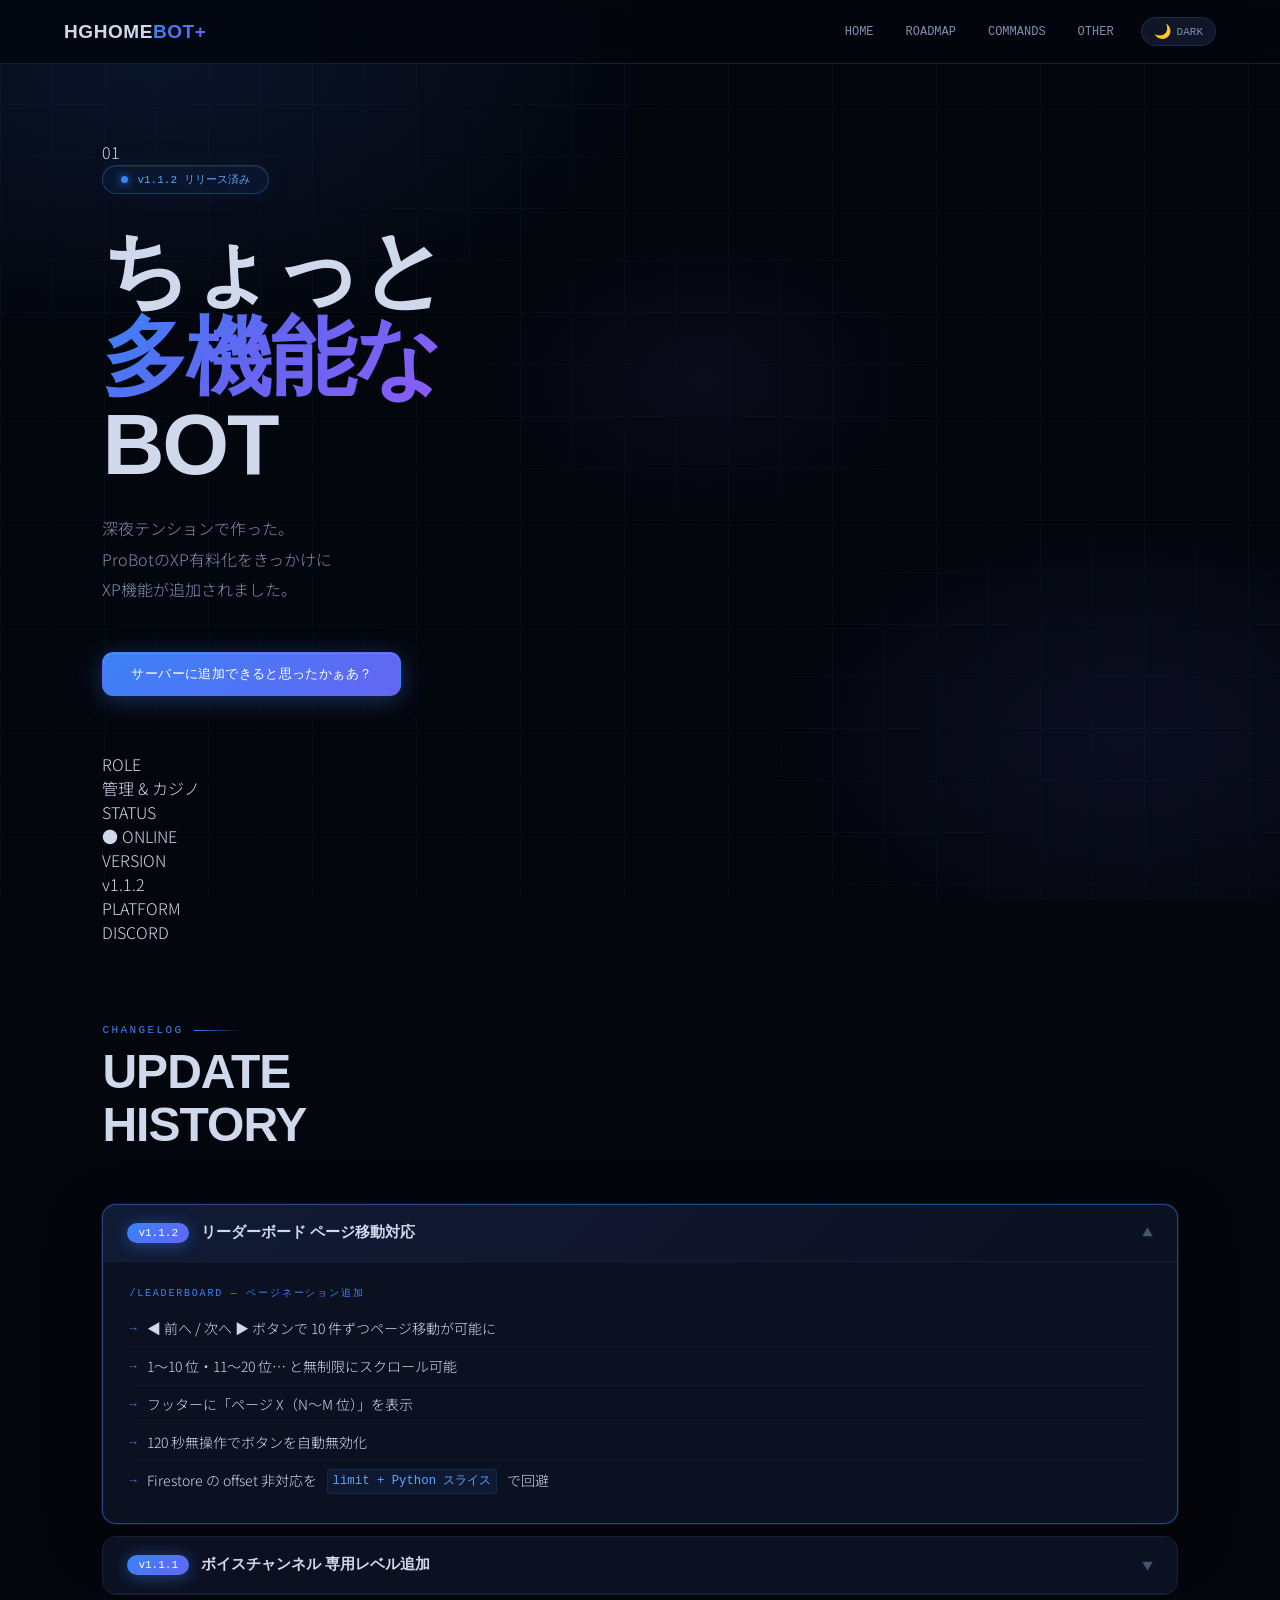
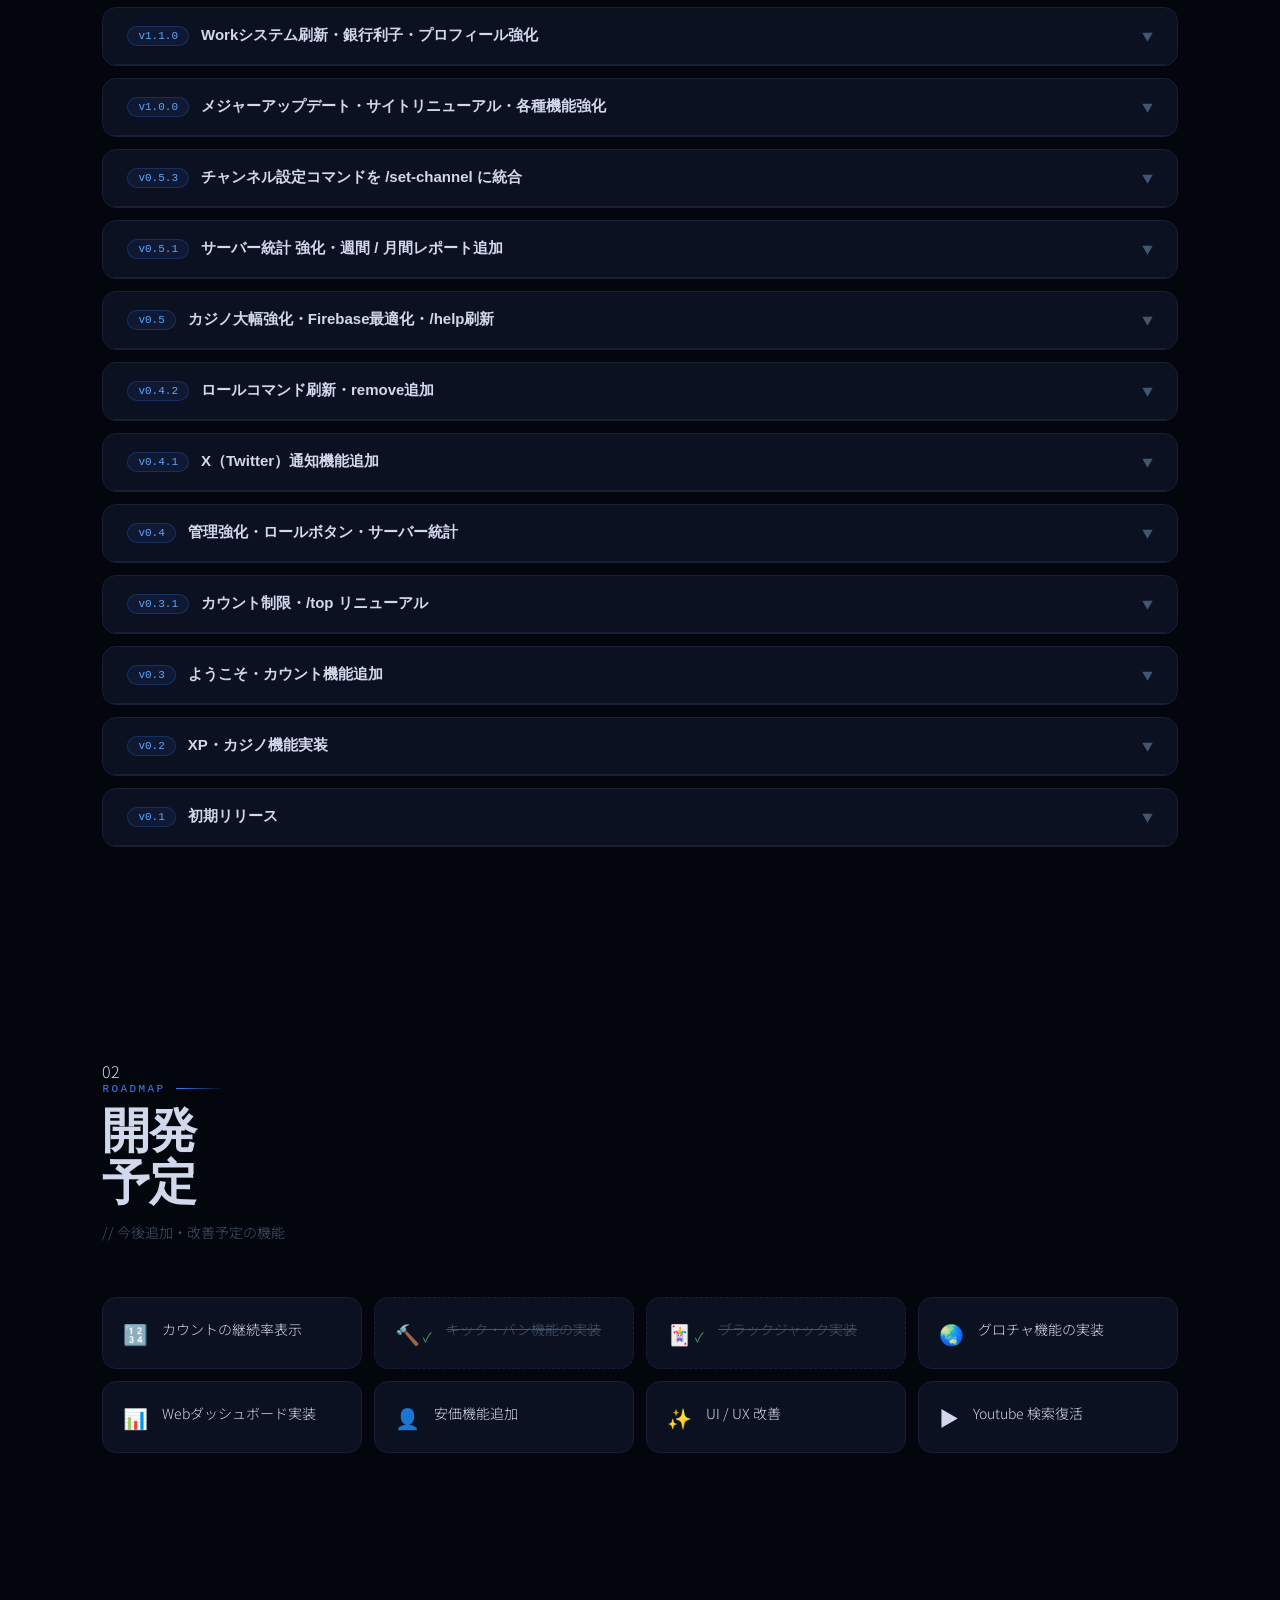
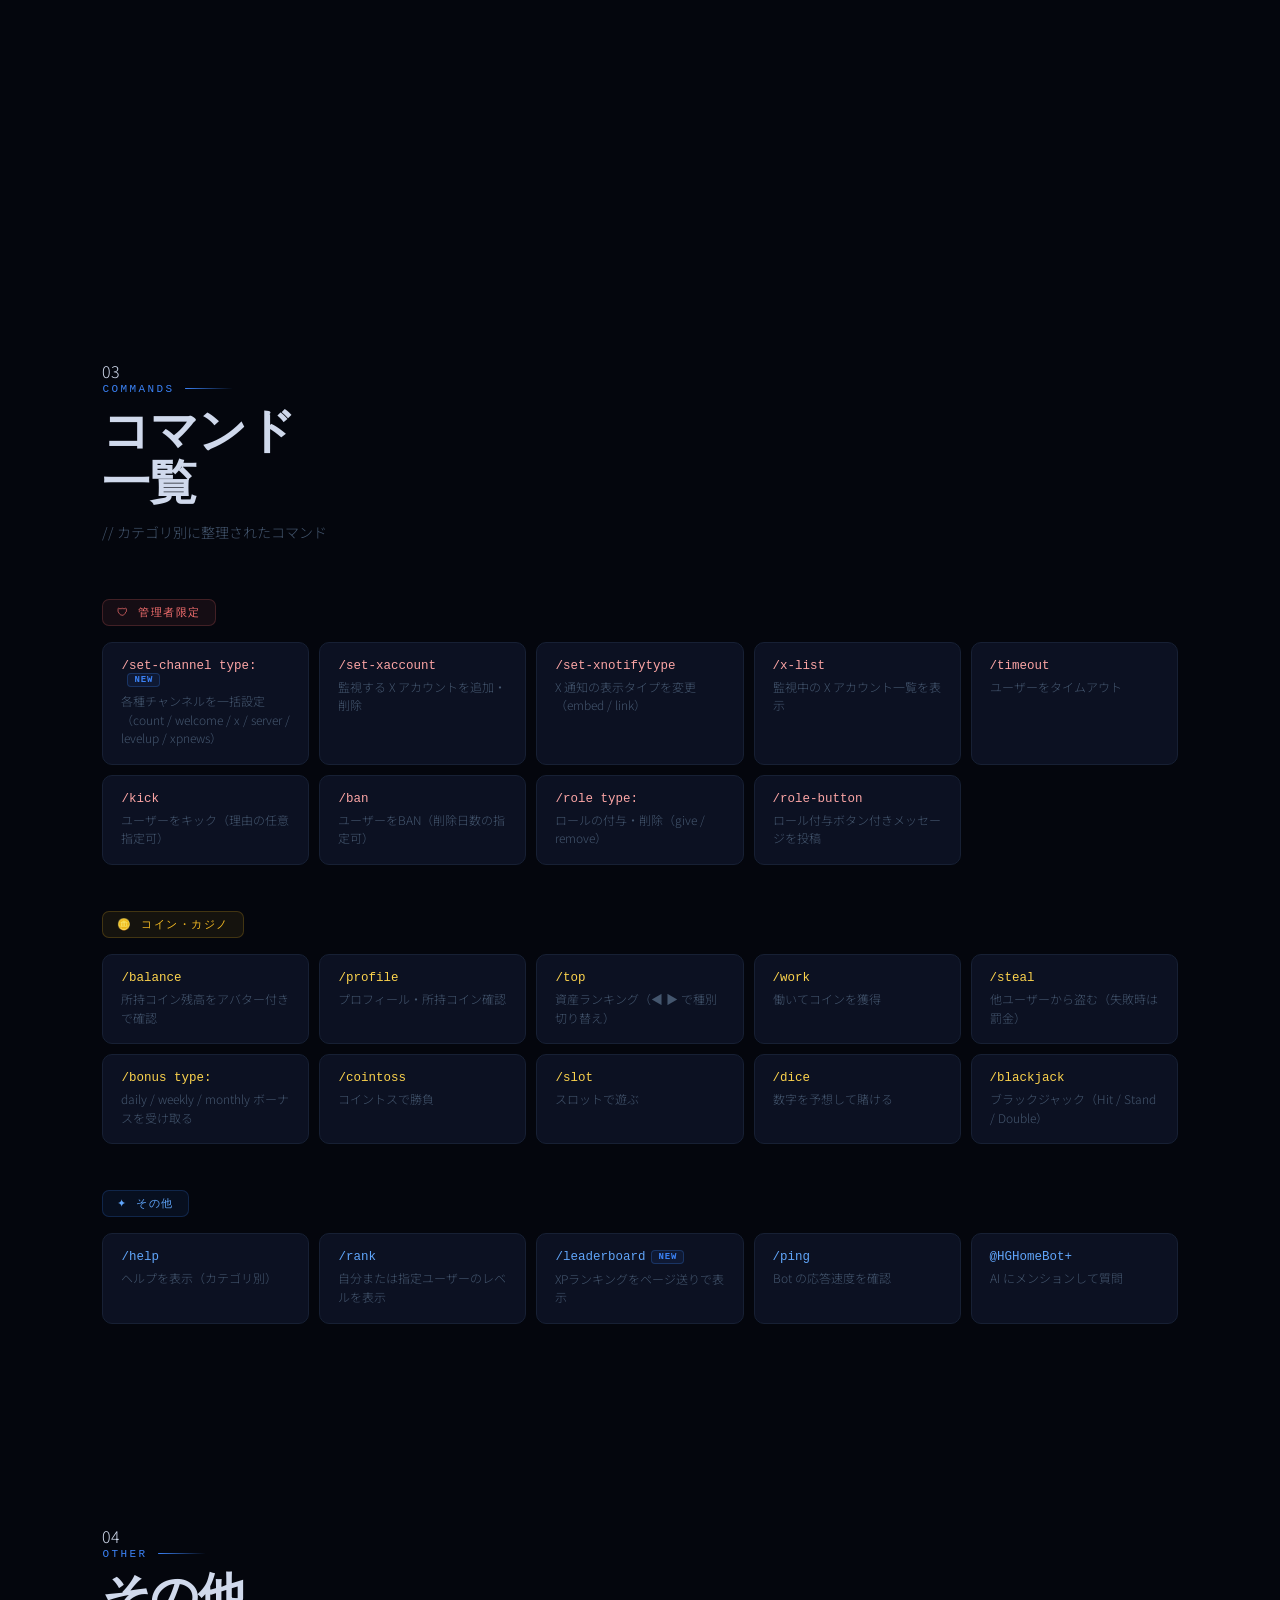
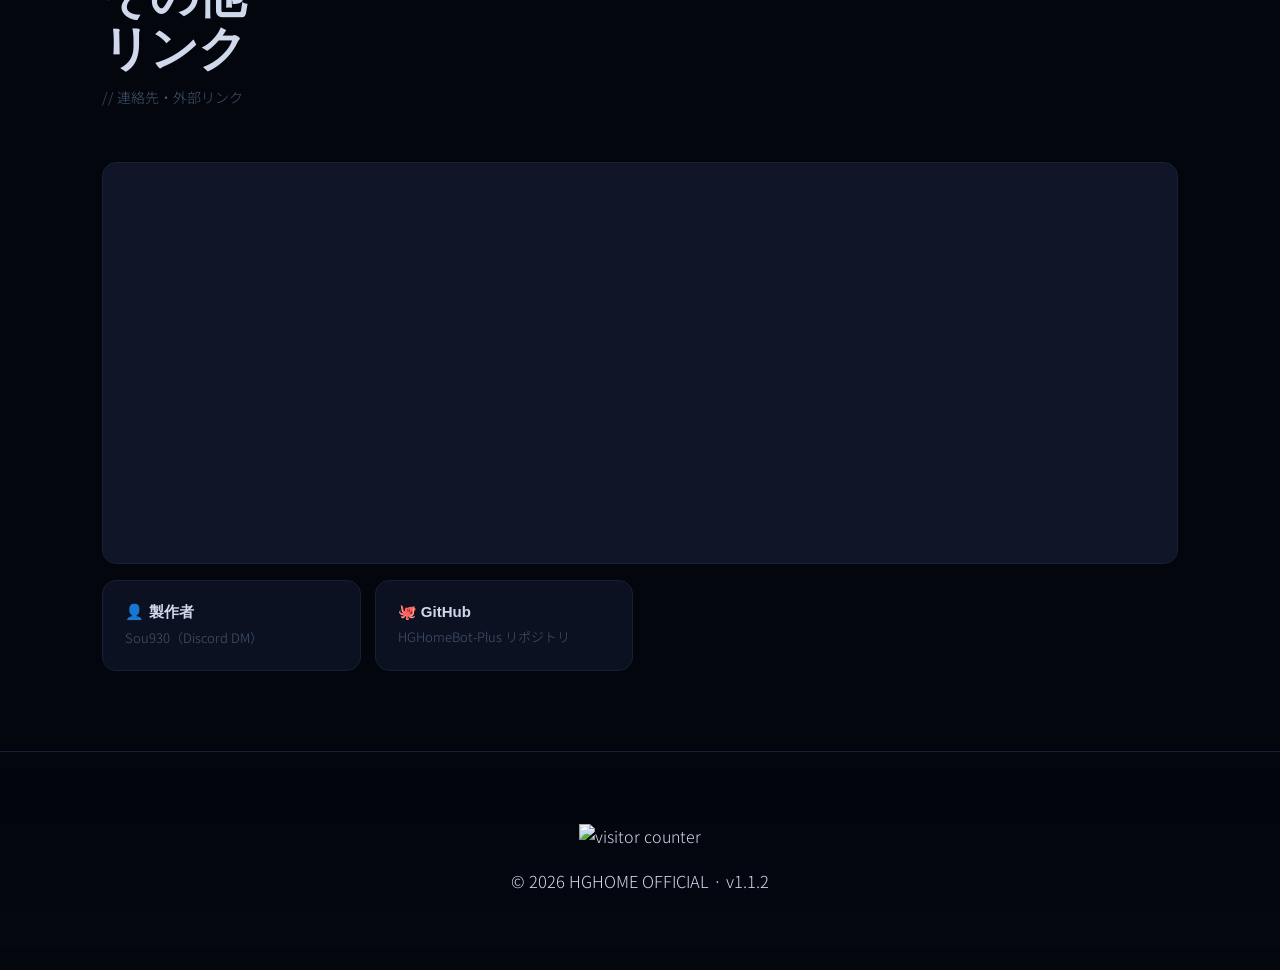
==== commit cfc5b609: "Update index.html" ====
--- a/web/index.html
+++ b/web/index.html
@@ -5,7 +5,7 @@
 <meta name="viewport" content="width=device-width, initial-scale=1.0">
 <title>HGHomeBot+</title>
 <link rel="preconnect" href="https://fonts.googleapis.com">
-<link href="https://fonts.googleapis.com/css2?family=Syne:wght@400;600;700;800&family=JetBrains+Mono:wght@400;500&family=Noto+Sans+JP:wght@300;400;500&display=swap" rel="stylesheet">
+<link href="https://fonts.googleapis.com/css2?family=Bebas+Neue&family=IBM+Plex+Mono:wght@400;500;600&family=Noto+Sans+JP:wght@300;400;500;700&display=swap" rel="stylesheet">
 <link rel="stylesheet" href="style.css">
 </head>
 
@@ -17,24 +17,22 @@
     <div class="orb orb-1"></div>
     <div class="orb orb-2"></div>
     <div class="orb orb-3"></div>
-    <div class="orb orb-4"></div>
-    <div class="orb orb-5"></div>
   </div>
 </div>
 
 <!-- ── Navigation ── -->
 <nav>
-  <a href="#home" class="nav-logo">HGHome<span class="accent-text">Bot+</span></a>
+  <a href="#home" class="nav-logo">HGHOME<span class="accent-text">BOT+</span></a>
   <div class="nav-right">
     <div class="nav-links">
-      <a href="#home">ホーム</a>
-      <a href="#roadmap">ロードマップ</a>
-      <a href="#commands">コマンド</a>
-      <a href="#other">その他</a>
+      <a href="#home">HOME</a>
+      <a href="#roadmap">ROADMAP</a>
+      <a href="#commands">COMMANDS</a>
+      <a href="#other">OTHER</a>
     </div>
     <button class="theme-btn" id="themeBtn" aria-label="テーマ切り替え">
       <span class="theme-icon" id="themeIcon">🌙</span>
-      <span class="theme-label" id="themeLabel">Dark</span>
+      <span class="theme-label" id="themeLabel">DARK</span>
     </button>
     <div class="hamburger" id="hamburger">
       <span></span><span></span><span></span>
@@ -43,36 +41,59 @@
 </nav>
 
 <div class="mobile-menu" id="mobileMenu">
-  <a href="#home"     onclick="closeMobile()">ホーム</a>
-  <a href="#roadmap"  onclick="closeMobile()">ロードマップ</a>
-  <a href="#commands" onclick="closeMobile()">コマンド</a>
-  <a href="#other"    onclick="closeMobile()">その他</a>
+  <a href="#home"     onclick="closeMobile()">HOME</a>
+  <a href="#roadmap"  onclick="closeMobile()">ROADMAP</a>
+  <a href="#commands" onclick="closeMobile()">COMMANDS</a>
+  <a href="#other"    onclick="closeMobile()">OTHER</a>
 </div>
 
 <!-- ═══════ HOME ═══════ -->
 <section id="home">
+  <span class="section-num">01</span>
   <div class="fade-in">
     <div class="hero-badge">
       <span class="hero-badge-dot"></span>
       <span id="heroBadgeText">読み込み中…</span>
     </div>
     <h1 class="hero-title">
-      ちょっと多機能な<br>
-      <span class="grad">管理 &amp; カジノ</span><br>
-      Discord Bot
+      ちょっと<br>
+      <span class="grad">多機能な</span><br>
+      BOT
     </h1>
     <p class="hero-sub">
-      深夜テンションで作った…<br>
-      ProBotのXP有料化をきっかけにXP機能が追加されました。
+      深夜テンションで作った。<br>
+      ProBotのXP有料化をきっかけに<br>
+      XP機能が追加されました。
     </p>
-    <a href="#" class="btn">サーバーに追加できると思ったかぁあ？</a>
+    <a href="#" class="btn"><span>サーバーに追加できると思ったかぁあ？</span></a>
+  </div>
+
+  <!-- Status bar -->
+  <div class="status-bar fade-in" style="margin-top:56px;">
+    <div class="status-item">
+      <div class="status-key">ROLE</div>
+      <div class="status-val">管理 &amp; カジノ</div>
+    </div>
+    <div class="status-item">
+      <div class="status-key">STATUS</div>
+      <div class="status-val" style="color:var(--green);">● ONLINE</div>
+    </div>
+    <div class="status-item">
+      <div class="status-key">VERSION</div>
+      <div class="status-val" id="statusVersion">—</div>
+    </div>
+    <div class="status-item">
+      <div class="status-key">PLATFORM</div>
+      <div class="status-val">DISCORD</div>
+    </div>
   </div>
 
   <!-- Changelog -->
-  <div style="margin-top:72px;">
+  <div style="margin-top:80px;">
     <div class="section-header fade-in">
-      <div class="section-label">// changelog</div>
-      <h2>アップデート履歴</h2>
+      <div class="section-label">changelog</div>
+      <h2>UPDATE<br><span class="line-accent">HISTORY</span></h2>
+      <div class="sec-divider"></div>
     </div>
     <div id="changelog-container"></div>
   </div>
@@ -80,10 +101,12 @@
 
 <!-- ═══════ ROADMAP ═══════ -->
 <section id="roadmap">
+  <span class="section-num">02</span>
   <div class="section-header fade-in">
-    <div class="section-label">// roadmap</div>
-    <h2>開発予定</h2>
-    <p class="section-desc">今後追加・改善予定の機能</p>
+    <div class="section-label">roadmap</div>
+    <h2>開発<br><span class="line-accent">予定</span></h2>
+    <div class="sec-divider"></div>
+    <p class="section-desc">// 今後追加・改善予定の機能</p>
   </div>
   <div class="roadmap-grid">
     <div class="roadmap-item fade-in"><span class="roadmap-icon">🔢</span><p>カウントの継続率表示</p></div>
@@ -99,20 +122,24 @@
 
 <!-- ═══════ COMMANDS ═══════ -->
 <section id="commands">
+  <span class="section-num">03</span>
   <div class="section-header fade-in">
-    <div class="section-label">// commands</div>
-    <h2>コマンド一覧</h2>
-    <p class="section-desc">カテゴリ別に整理されたコマンド</p>
+    <div class="section-label">commands</div>
+    <h2>コマンド<br><span class="line-accent">一覧</span></h2>
+    <div class="sec-divider"></div>
+    <p class="section-desc">// カテゴリ別に整理されたコマンド</p>
   </div>
   <div class="command-categories" id="commands-container"></div>
 </section>
 
 <!-- ═══════ OTHER ═══════ -->
 <section id="other">
+  <span class="section-num">04</span>
   <div class="section-header fade-in">
-    <div class="section-label">// other</div>
-    <h2>その他</h2>
-    <p class="section-desc">連絡先・外部リンク</p>
+    <div class="section-label">other</div>
+    <h2>その他<br><span class="line-accent">リンク</span></h2>
+    <div class="sec-divider"></div>
+    <p class="section-desc">// 連絡先・外部リンク</p>
   </div>
 
   <div class="discord-wrap fade-in">
@@ -144,28 +171,26 @@
       class="counter-img"
     >
   </div>
-  <div class="footer-copy" id="footerCopy">© 2026 HGHome Official · …</div>
+  <div class="footer-copy" id="footerCopy">© 2026 HGHOME OFFICIAL · …</div>
 </footer>
 
 <!-- Lightbox -->
 <div class="lightbox" id="lightbox" onclick="closeLightbox()">
-  <div class="lightbox-close" onclick="closeLightbox()">✕</div>
+  <div class="lightbox-close" onclick="closeLightbox()">[ ✕ ]</div>
   <img id="lightboxImg" src="" alt="">
 </div>
 
 <script>
-/* ═══════════════════════════════════════════
-   Theme
-═══════════════════════════════════════════ */
+/* ── Theme ── */
 const html      = document.documentElement;
 const themeBtn  = document.getElementById('themeBtn');
 const themeIcon = document.getElementById('themeIcon');
 const themeLbl  = document.getElementById('themeLabel');
 
 const THEMES = [
-  { key: 'dark',  icon: '🌙', label: 'Dark'  },
-  { key: 'light', icon: '☀️', label: 'Light' },
-  { key: 'glass', icon: '🫧', label: 'Glass' },
+  { key:'dark',  icon:'🌙', label:'DARK'  },
+  { key:'light', icon:'☀️', label:'LIGHT' },
+  { key:'glass', icon:'🫧', label:'GLASS' },
 ];
 
 function applyTheme(key) {
@@ -183,9 +208,7 @@
 applyTheme(localStorage.getItem('theme') || 'dark');
 themeBtn.addEventListener('click', cycleTheme);
 
-/* ═══════════════════════════════════════════
-   Hamburger
-═══════════════════════════════════════════ */
+/* ── Hamburger ── */
 const hamburger  = document.getElementById('hamburger');
 const mobileMenu = document.getElementById('mobileMenu');
 hamburger.addEventListener('click', () => {
@@ -197,16 +220,12 @@
   mobileMenu.classList.remove('open');
 }
 
-/* ═══════════════════════════════════════════
-   Accordion
-═══════════════════════════════════════════ */
+/* ── Accordion ── */
 function toggleUpdate(header) {
   header.closest('.update-card').classList.toggle('open');
 }
 
-/* ═══════════════════════════════════════════
-   Lightbox
-═══════════════════════════════════════════ */
+/* ── Lightbox ── */
 function openLightbox(src) {
   document.getElementById('lightboxImg').src = src;
   document.getElementById('lightbox').classList.add('active');
@@ -215,9 +234,7 @@
   document.getElementById('lightbox').classList.remove('active');
 }
 
-/* ═══════════════════════════════════════════
-   Scroll fade
-═══════════════════════════════════════════ */
+/* ── Scroll Fade ── */
 const observer = new IntersectionObserver((entries) => {
   entries.forEach((e, i) => {
     if (e.isIntersecting) {
@@ -230,11 +247,7 @@
   document.querySelectorAll('.fade-in').forEach(el => observer.observe(el));
 }
 
-/* ═══════════════════════════════════════════
-   Builders
-═══════════════════════════════════════════ */
-
-/** セクション内の images ブロックを HTML 文字列で返す */
+/* ── Builders ── */
 function buildImages(images) {
   if (!images) return '';
   if (images.type === 'single') {
@@ -254,7 +267,6 @@
   return '';
 }
 
-/** update エントリひとつ分の HTML を返す */
 function buildUpdateCard(u, isFirst) {
   const latestClass = isFirst ? ' latest' : '';
   const openClass   = u.open  ? ' open'   : '';
@@ -283,7 +295,6 @@
 </div>`;
 }
 
-/** コマンドカテゴリひとつ分の HTML を返す */
 function buildCommandCategory(cat) {
   const cards = cat.entries.map(cmd => {
     const badge = cmd.badge
@@ -302,40 +313,33 @@
 </div>`;
 }
 
-/* ═══════════════════════════════════════════
-   Main: fetch index.json and render
-═══════════════════════════════════════════ */
+/* ── Main: fetch & render ── */
 fetch('index.json')
   .then(r => r.json())
   .then(data => {
-    /* hero badge + footer version */
     document.getElementById('heroBadgeText').textContent = data.meta.hero_badge;
+    document.getElementById('statusVersion').textContent = data.meta.latest_version || '—';
     document.getElementById('footerCopy').textContent =
-      `© 2026 HGHome Official · ${data.meta.latest_version}`;
-
-    /* changelog */
+      `© 2026 HGHOME OFFICIAL · ${data.meta.latest_version}`;
+
     const changelogEl = document.getElementById('changelog-container');
     changelogEl.innerHTML = data.updates
       .map((u, i) => buildUpdateCard(u, i === 0))
       .join('');
 
-    /* commands */
     const commandsEl = document.getElementById('commands-container');
     commandsEl.innerHTML = data.commands
       .map(cat => buildCommandCategory(cat))
       .join('');
 
-    /* re-observe newly inserted fade-in elements */
     observeAll();
   })
   .catch(err => {
     console.error('index.json の読み込みに失敗しました:', err);
-    document.getElementById('heroBadgeText').textContent = '読み込みエラー';
+    document.getElementById('heroBadgeText').textContent = 'LOAD ERROR';
   });
 
-/* 静的な fade-in 要素（ロードマップ等）も監視開始 */
 observeAll();
 </script>
-
 </body>
 </html>
